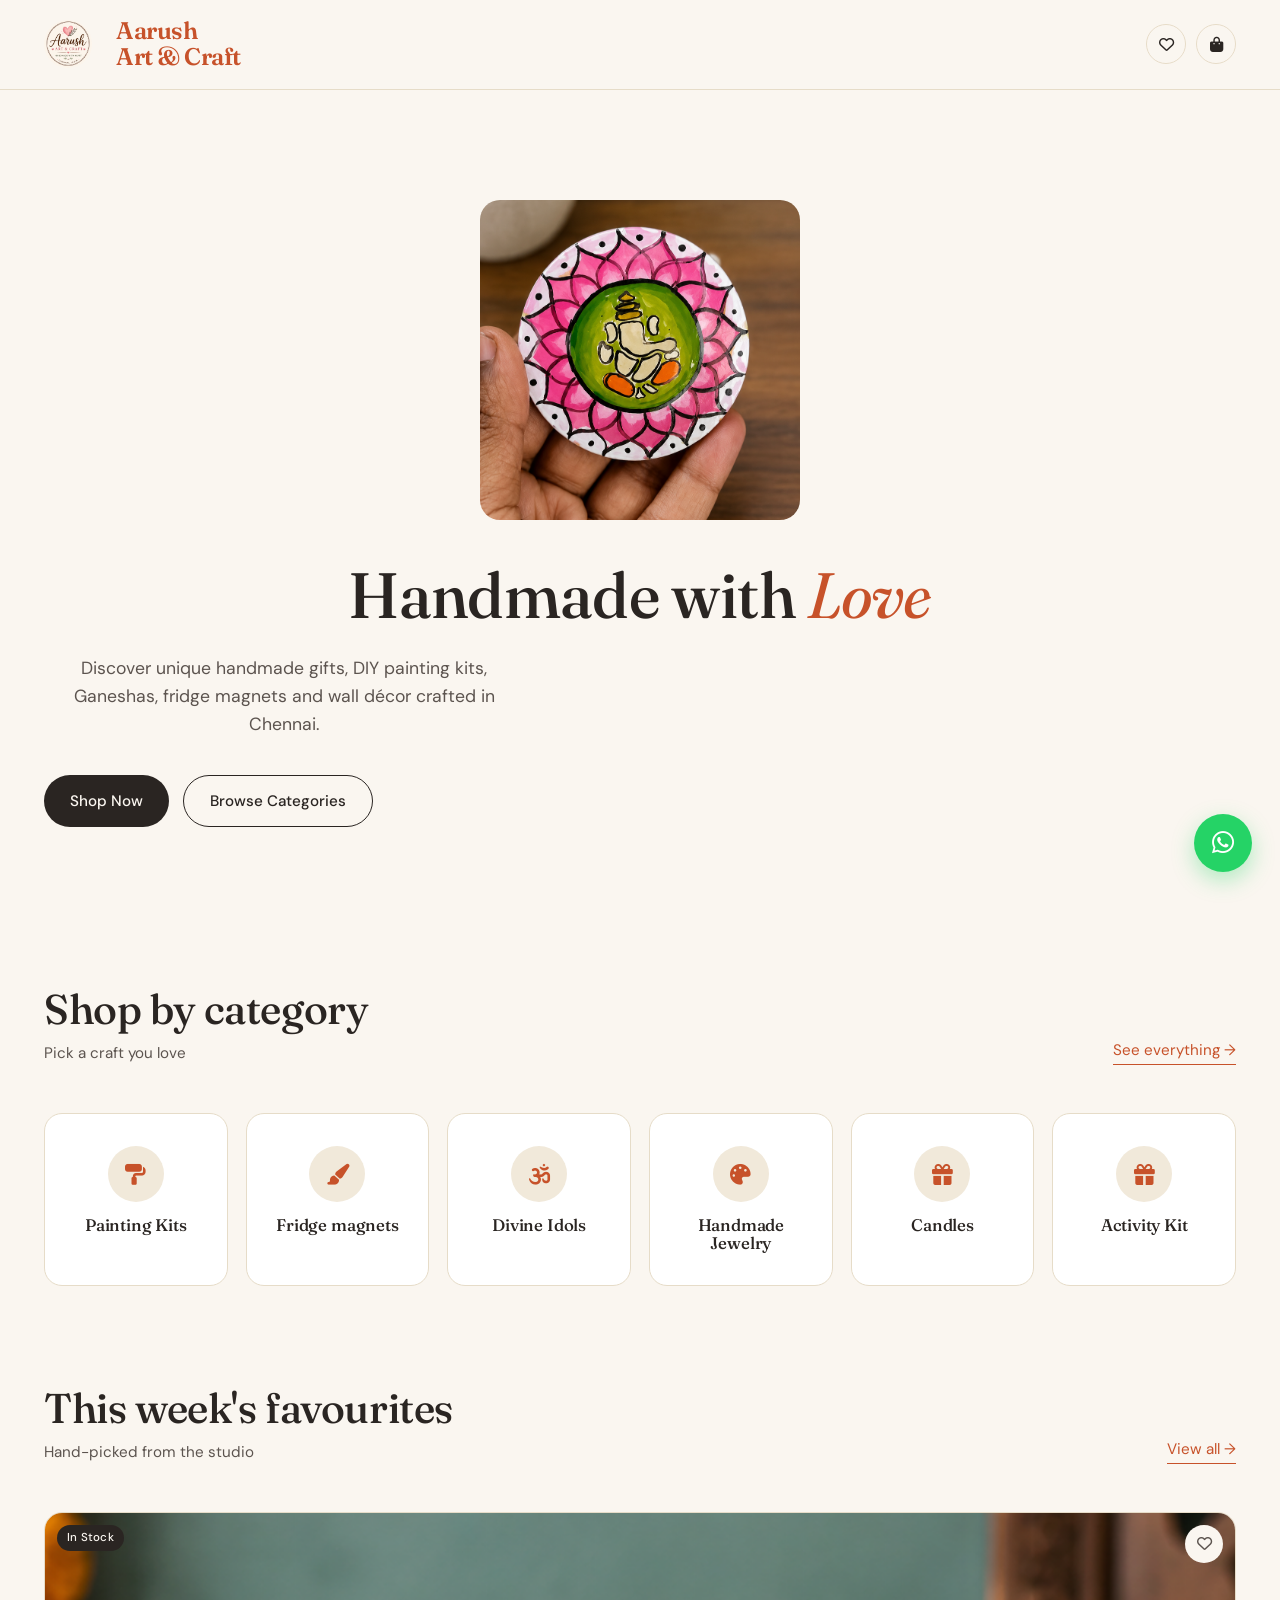
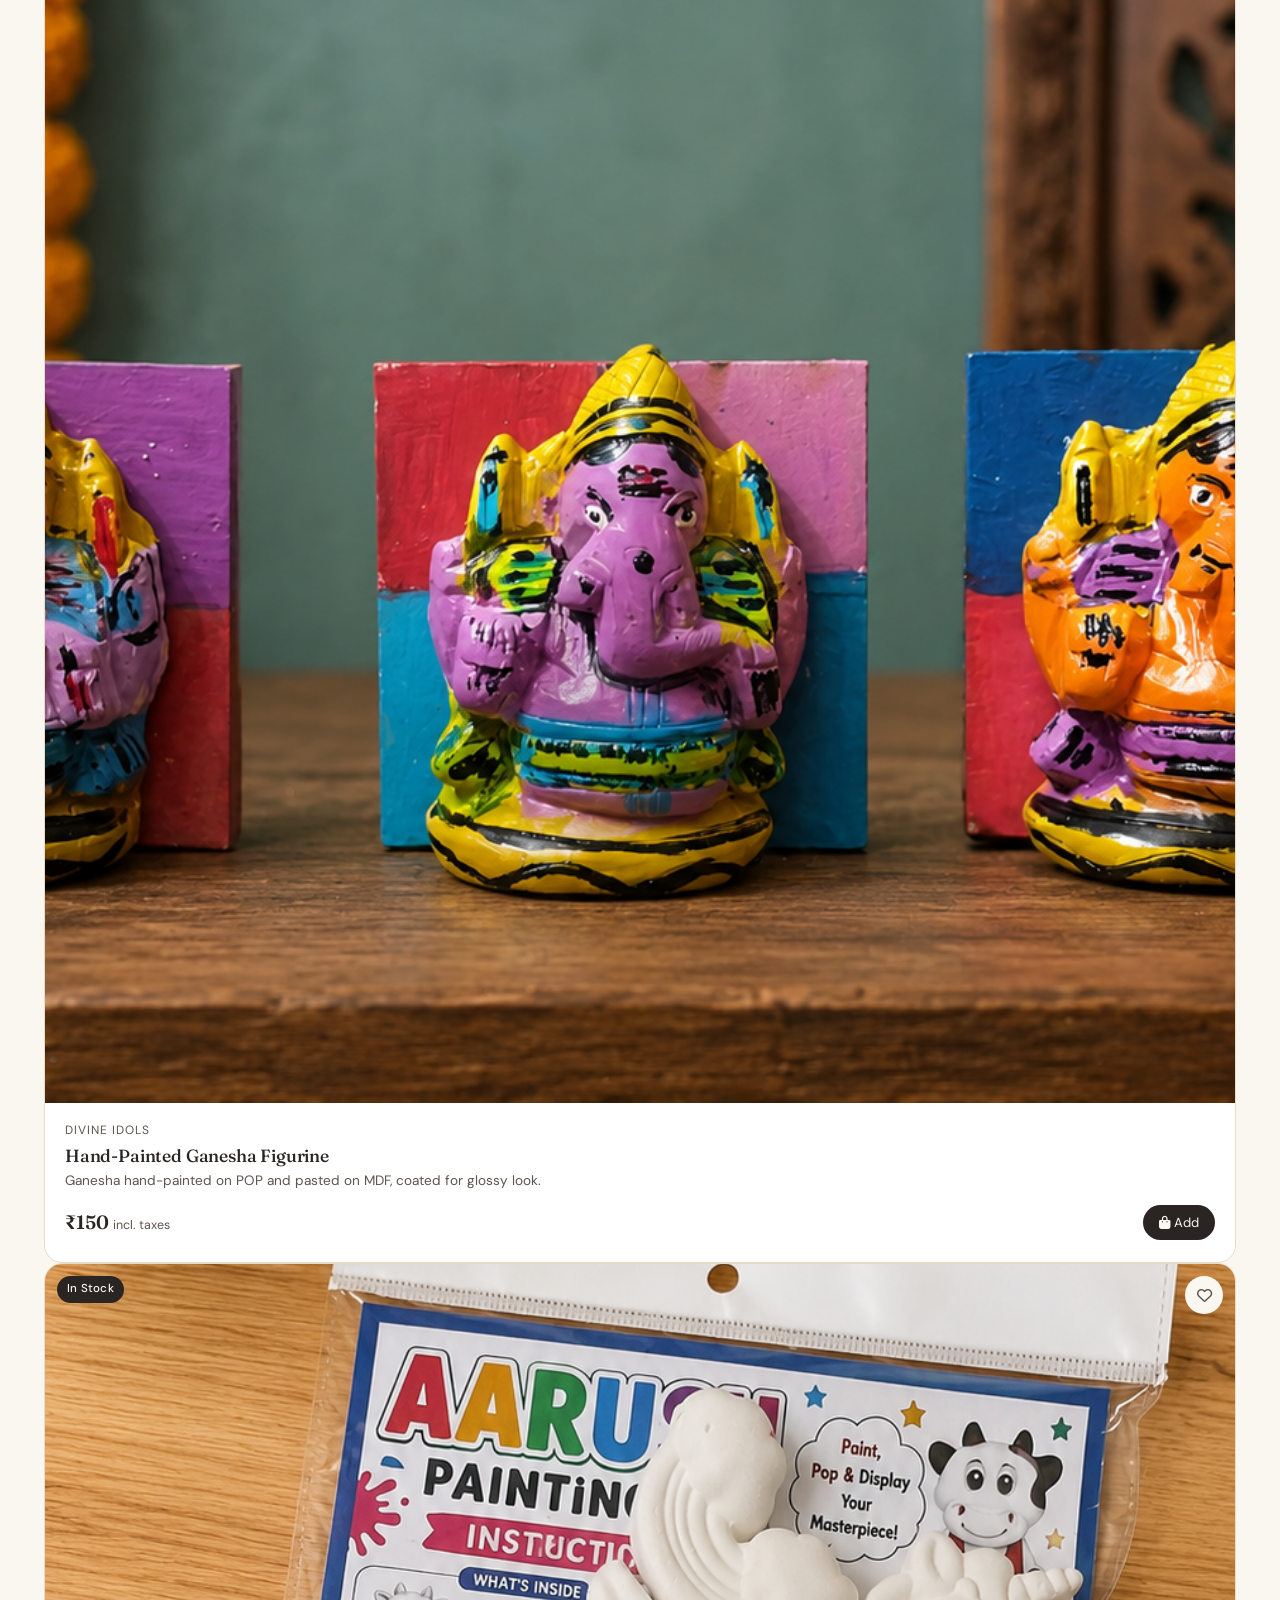
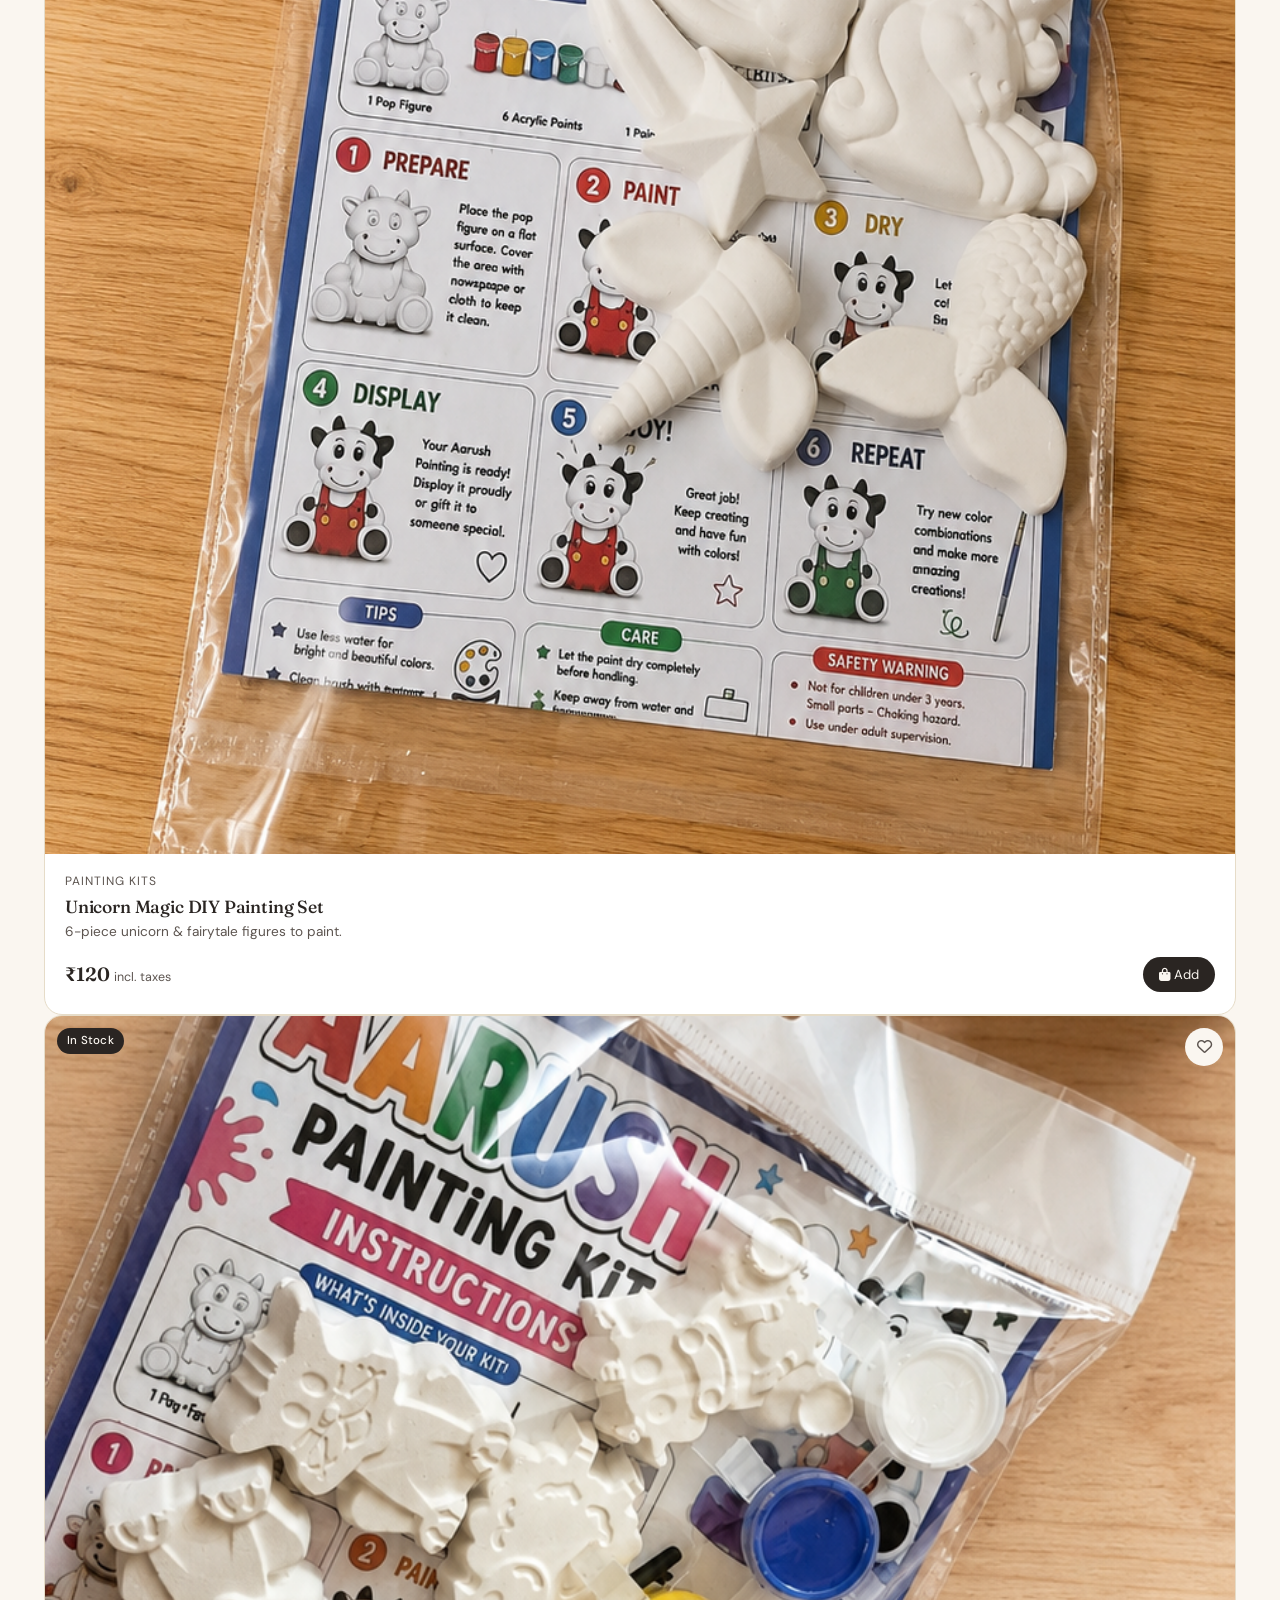
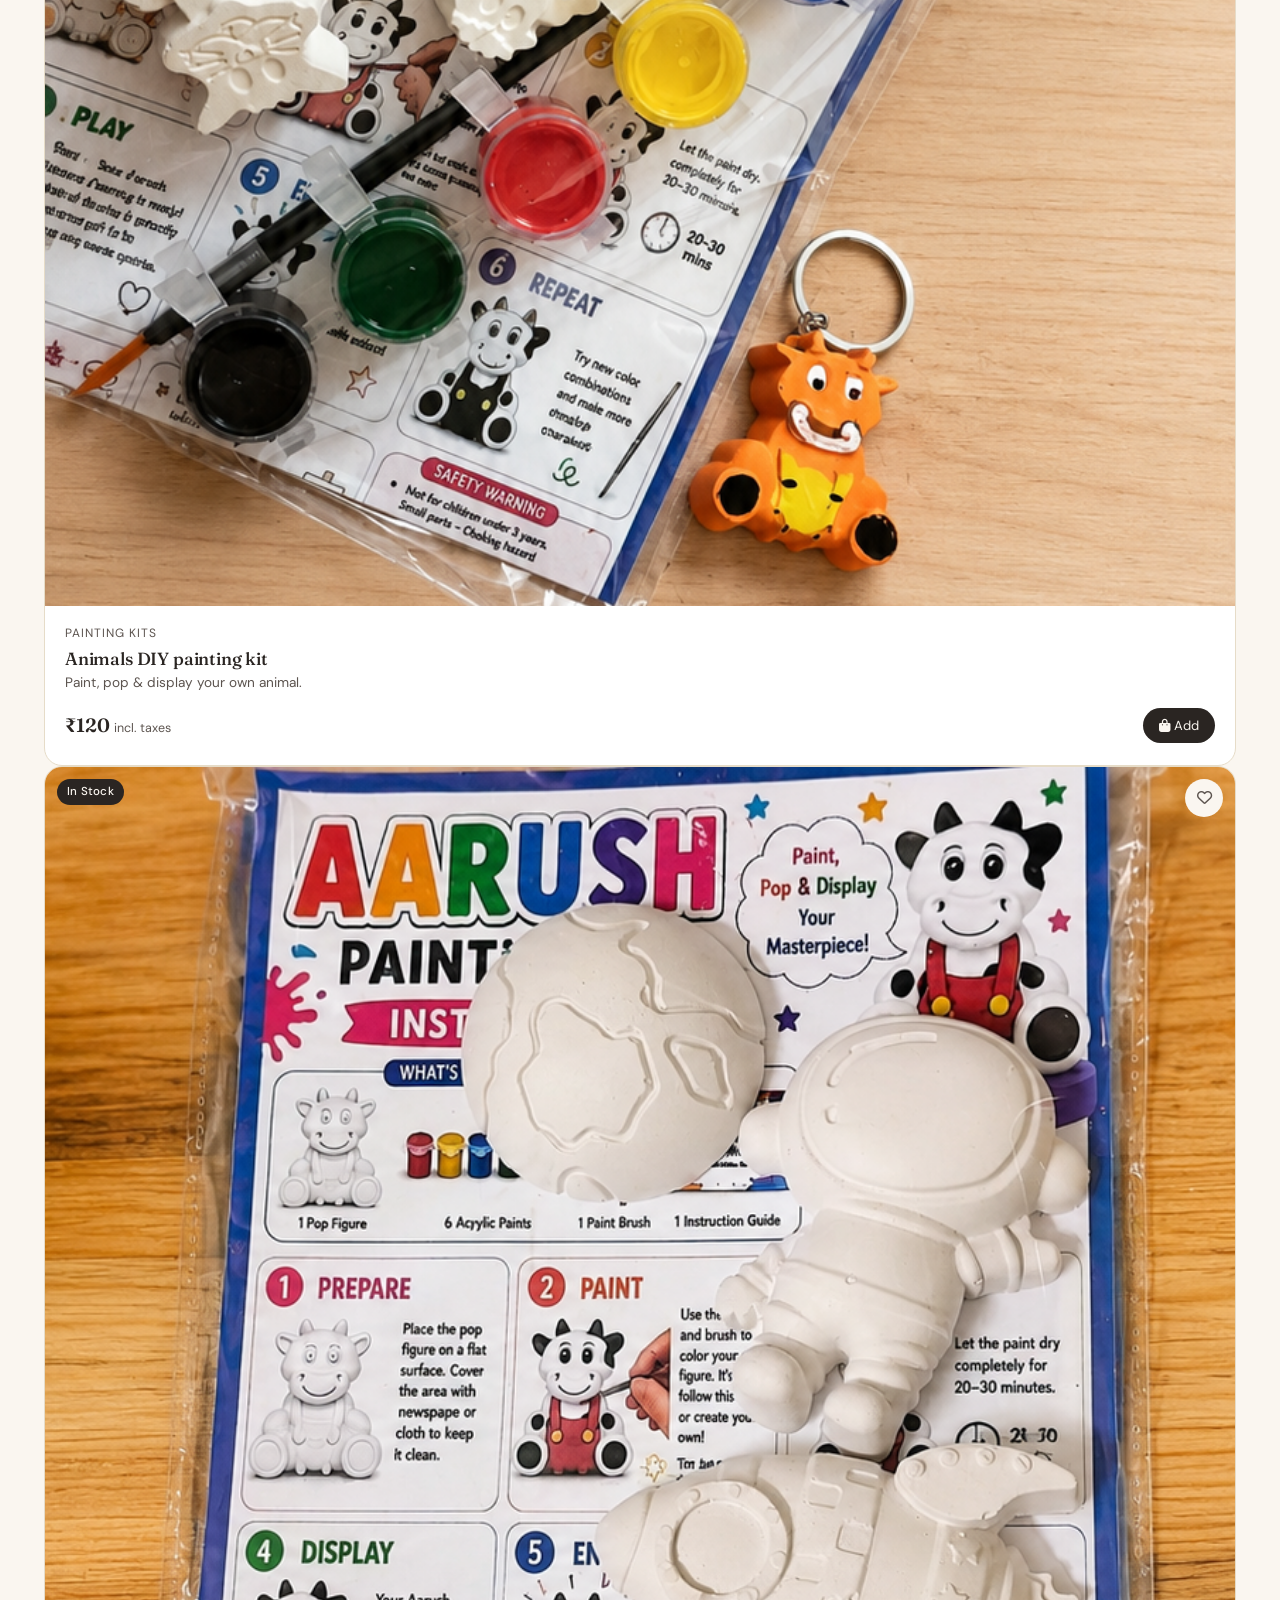
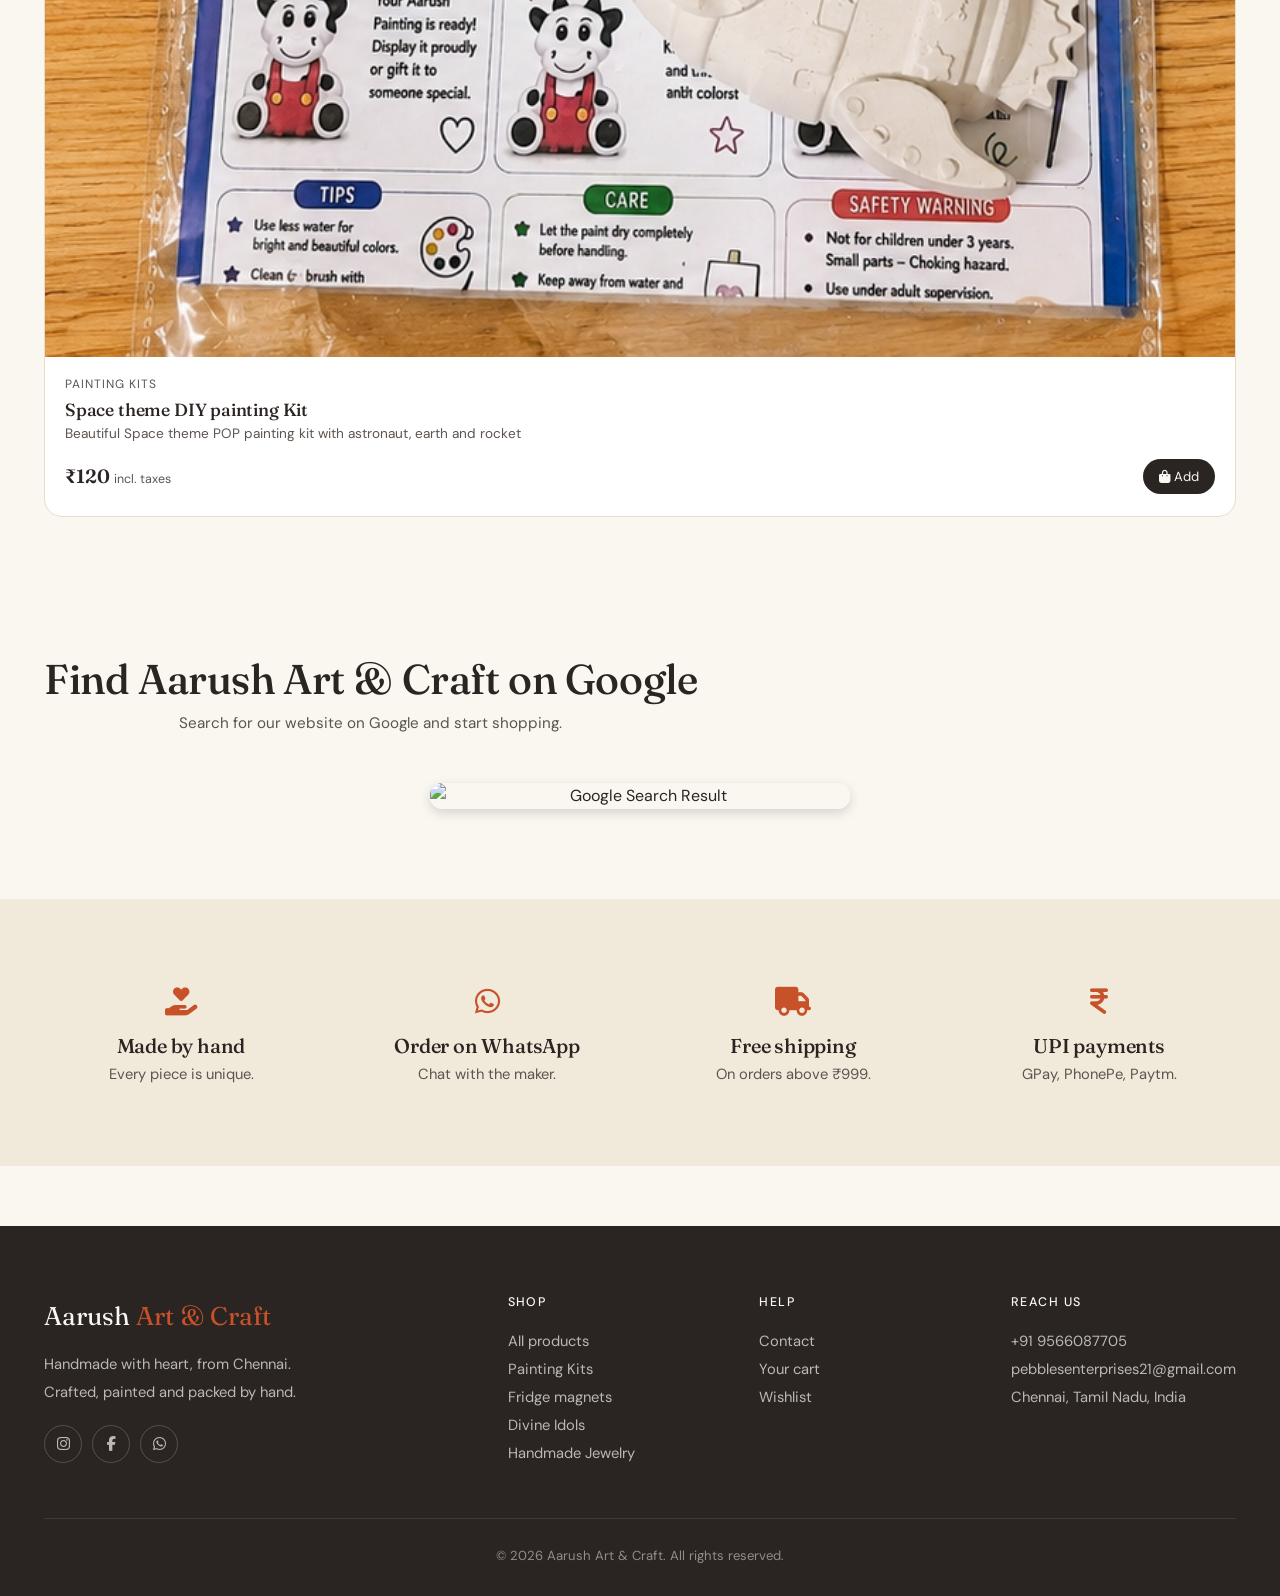
==== index.html @ 99f9815f "Remove DIY Kits link from navigation" ====
<!DOCTYPE html>
<html lang="en">
<head>
  <link rel="icon" type="image/png" href="image/aarush logo.png">
<link rel="apple-touch-icon" href="image/aarush logo.png">
  <meta charset="UTF-8">
  <meta name="viewport" content="width=device-width, initial-scale=1.0">
  <title>Aarush Art &amp; Craft — Handmade with heart, from Chennai</title>
  <meta name="description" content="Hand-crafted Aarush painting kits, Ganeshas, wall art and gifts. Made with care in Chennai.">
  <link rel="stylesheet" href="css/style.css">
  <link rel="preconnect" href="https://fonts.googleapis.com">
  <link rel="preconnect" href="https://fonts.gstatic.com" crossorigin>
  <link href="https://fonts.googleapis.com/css2?family=Fraunces:ital,wght@0,400;0,500;0,600;1,400&family=DM+Sans:wght@400;500;600&display=swap" rel="stylesheet">
  <link rel="stylesheet" href="https://cdnjs.cloudflare.com/ajax/libs/font-awesome/6.5.1/css/all.min.css">
</head>
<body>
  <nav class="nav">
  <div class="nav-inner">
    

    <a href="index.html" class="brand">
      <img src="image/aarush logo.png" class="nav-logo" alt="Aarush Logo">
      <span>Aarush <span>Art &amp; Craft</span></span>
    </a>

    <div class="nav-actions">

      <a href="wishlist.html" class="icon-btn" aria-label="Wishlist">
        <i class="fa-regular fa-heart"></i>
        <span class="badge" data-wish-count style="display:none">0</span>
      </a>

      <a href="cart.html" class="icon-btn" aria-label="Cart">
        <i class="fa-solid fa-bag-shopping"></i>
        <span class="badge" data-cart-count style="display:none">0</span>
      </a>

      <button class="menu-toggle" id="menuBtn" aria-label="Menu">
        <i class="fa-solid fa-bars"></i>
      </button>

    </div>

  </div>
</nav>
  <!-- Overlay -->
<div class="drawer-overlay" id="drawerOverlay"></div>

<!-- Side Drawer -->
<div class="side-drawer" id="sideDrawer">

  <div class="drawer-header">
      <button class="close-drawer" id="closeDrawer">
          <i class="fa-solid fa-xmark"></i>
      </button>

      <img src="image/aarush logo.png" class="drawer-logo">

      <h2>Aarush Art & Craft</h2>

      <p>Handmade with ❤️ from Chennai</p>
  </div>

  <div class="drawer-links">

      <a href="index.html">
          <i class="fa-solid fa-house"></i>
          Home
      </a>

      <a href="products.html">
          <i class="fa-solid fa-store"></i>
          All Products
      </a>

    <a href="products.html">
    <i class="fa-solid fa-layer-group"></i>
    Categories
</a>

      <a href="wishlist.html">
          <i class="fa-regular fa-heart"></i>
          Wishlist
      </a>

      <a href="cart.html">
          <i class="fa-solid fa-cart-shopping"></i>
          Cart
      </a>

      <a href="contact.html">
          <i class="fa-solid fa-phone"></i>
          Contact
      </a>

  </div>

  <div class="drawer-bottom">
    <a href="products.html" class="drawer-btn">
        Shop Now
    </a>
  </div>

</div>

  <section class="hero">
    <div class="hero-slider">
    <img id="sliderImage" src="image/BEe Happy Fridge magnet.png" alt="Aarush Art & Craft">
</div>

  <div class="container">
<div style="text-align:center;margin:40px 0;">

  <h1>
    Handmade with <em>Love</em>
  </h1>

  <p>
    Discover unique handmade gifts, DIY painting kits,
    Ganeshas, fridge magnets and wall décor crafted in Chennai.
  </p>

  <div class="hero-cta">
    <a href="products.html" class="btn btn-primary">
      Shop Now
    </a>

    <a href="products.html#categories" class="btn btn-outline">
      Browse Categories
    </a>
  </div>

</div>
    
    </div>

  

  
  </section>


  <section id="categories" style="padding-top:20px">
    <div class="container">
      <div class="section-head">
        <div><h2>Shop by category</h2><p class="subtitle">Pick a craft you love</p></div>
        <a href="products.html" class="section-link">See everything →</a>
      </div>
      <div class="cat-grid" id="cat-grid-home"></div>
    </div>
  </section>

  <section style="padding-top:20px">
    <div class="container">
      <div class="section-head">
        <div><h2>This week's favourites</h2><p class="subtitle">Hand-picked from the studio</p></div>
        <a href="products.html" class="section-link">View all →</a>
      </div>
      <div class="product-grid" id="featured-grid"></div>
    </div>
  </section>
  <section class="google-search" style="padding:60px 0;">
  <div class="container">
    <div class="section-head">
      <div>
        <h2>Find Aarush Art & Craft on Google</h2>
        <p class="subtitle">
          Search for our website on Google and start shopping.
        </p>
      </div>
    </div>

    <div style="max-width:420px;margin:30px auto;">
      <img src="images/google-search.jpg"
           alt="Google Search Result"
           style="width:100%;border-radius:12px;box-shadow:0 4px 12px rgba(0,0,0,0.15);">
    </div>
  </div>
</section>

  <section style="background:var(--cream-deep);padding:80px 0">
    <div class="container">
      <div style="display:grid;grid-template-columns:repeat(auto-fit,minmax(220px,1fr));gap:32px;text-align:center">
        <div><div style="font-size:1.8rem;color:var(--terracotta);margin-bottom:10px"><i class="fa-solid fa-hand-holding-heart"></i></div><h3>Made by hand</h3><p style="color:var(--ink-soft);font-size:0.92rem;margin-top:6px">Every piece is unique.</p></div>
        <div><div style="font-size:1.8rem;color:var(--terracotta);margin-bottom:10px"><i class="fa-brands fa-whatsapp"></i></div><h3>Order on WhatsApp</h3><p style="color:var(--ink-soft);font-size:0.92rem;margin-top:6px">Chat with the maker.</p></div>
        <div><div style="font-size:1.8rem;color:var(--terracotta);margin-bottom:10px"><i class="fa-solid fa-truck"></i></div><h3>Free shipping</h3><p style="color:var(--ink-soft);font-size:0.92rem;margin-top:6px">On orders above ₹999.</p></div>
        <div><div style="font-size:1.8rem;color:var(--terracotta);margin-bottom:10px"><i class="fa-solid fa-indian-rupee-sign"></i></div><h3>UPI payments</h3><p style="color:var(--ink-soft);font-size:0.92rem;margin-top:6px">GPay, PhonePe, Paytm.</p></div>
      </div>
    </div>
  </section>

  <div id="footer-slot"></div>
  <script src="js/data.js"></script>
  <script src="js/app.js"></script>
</body>
</html>
---- css/style.css ----
/* =====================================================================
   PEBBLES ENTERPRISES — STYLES
   Palette: warm cream + terracotta + olive (handmade, earthy)
   Fonts:   Fraunces (headings) + DM Sans (body)
   ===================================================================== */

:root {
  --cream:        #FAF6F0;
  --cream-deep:   #F1E9DA;
  --ink:          #2A2522;
  --ink-soft:     #5C544F;
  --terracotta:   #C7522A;
  --terracotta-d: #A4391A;
  --olive:        #6B7A3F;
  --gold:         #B8893B;
  --line:         #E6DCC8;
  --white:        #FFFFFF;
  --shadow-sm:    0 2px 8px rgba(42, 37, 34, .06);
  --shadow-md:    0 8px 28px rgba(42, 37, 34, .10);
  --radius:       18px;
  --radius-sm:    10px;
}

* { box-sizing: border-box; margin: 0; padding: 0; }

html { scroll-behavior: smooth; }

body {
  font-family: 'DM Sans', -apple-system, sans-serif;
  background: var(--cream);
  color: var(--ink);
  line-height: 1.6;
  font-size: 16px;
  min-height: 100vh;
}

::selection { background: var(--terracotta); color: var(--cream); }

a { color: inherit; text-decoration: none; }
img { max-width: 100%; display: block; }

h1, h2, h3, h4 {
  font-family: 'Fraunces', Georgia, serif;
  font-weight: 500;
  letter-spacing: -0.01em;
  line-height: 1.1;
  color: var(--ink);
}

h1 { font-size: clamp(2.4rem, 5vw, 4rem); }
h2 { font-size: clamp(1.8rem, 3.5vw, 2.6rem); }
h3 { font-size: 1.25rem; }

.container {
  max-width: 1240px;
  margin: 0 auto;
  padding: 0 24px;
}

/* ---------- NAVBAR ---------- */
.nav {
  position: sticky;
  top: 0;
  background: rgba(250, 246, 240, 0.92);
  backdrop-filter: blur(14px);
  -webkit-backdrop-filter: blur(14px);
  border-bottom: 1px solid var(--line);
  z-index: 100;
}
.nav-inner {
  display: flex;
  align-items: center;
  justify-content: space-between;
  padding: 18px 24px;
  max-width: 1240px;
  margin: 0 auto;
  gap: 16px;
}
.brand {
  font-family: 'Fraunces', serif;
  font-size: 1.5rem;
  font-weight: 600;
  letter-spacing: -0.02em;
}
.brand span { color: var(--terracotta); }

.nav-links {
  display: flex;
  gap: 28px;
  font-size: 0.95rem;
}
.nav-links a {
  position: relative;
  transition: color .2s;
}
.nav-links a:hover { color: var(--terracotta); }
.nav-links a.active::after {
  content: '';
  position: absolute;
  bottom: -6px; left: 0; right: 0;
  height: 2px; background: var(--terracotta);
}

.nav-actions {
  display: flex;
  align-items: center;
  gap: 10px;
}
.icon-btn {
  position: relative;
  background: transparent;
  border: 1px solid var(--line);
  width: 40px; height: 40px;
  border-radius: 50%;
  display: inline-flex;
  align-items: center; justify-content: center;
  cursor: pointer;
  transition: all .25s;
  color: var(--ink);
  font-size: 0.95rem;
}
.icon-btn:hover {
  background: var(--ink);
  color: var(--cream);
  border-color: var(--ink);
  transform: translateY(-2px);
}
.icon-btn .badge {
  position: absolute;
  top: -4px; right: -4px;
  background: var(--terracotta);
  color: var(--cream);
  font-size: 0.7rem;
  font-weight: 600;
  min-width: 20px; height: 20px;
  border-radius: 10px;
  display: inline-flex;
  align-items: center; justify-content: center;
  padding: 0 5px;
  font-family: 'DM Sans', sans-serif;
}

.menu-toggle {
  display: none;
  background: none; border: none;
  font-size: 1.4rem;
  cursor: pointer;
  color: var(--ink);
}
.google-search {
  text-align: center;
  padding: 40px 20px;
}

.google-card {
  max-width: 420px;
  margin: 20px auto;
  border-radius: 12px;
  overflow: hidden;
  box-shadow: 0 4px 12px rgba(0,0,0,0.15);
}

.google-card img {
  width: 100%;
  display: block;
}

/* ---------- BUTTONS ---------- */
.btn {
  display: inline-flex;
  align-items: center;
  gap: 8px;
  padding: 13px 26px;
  border-radius: 999px;
  font-weight: 500;
  font-size: 0.95rem;
  border: none;
  cursor: pointer;
  transition: all .25s ease;
  font-family: inherit;
  text-decoration: none;
}
.btn-primary {
  background: var(--ink);
  color: var(--cream);
}
.btn-primary:hover {
  background: var(--terracotta);
  transform: translateY(-2px);
  box-shadow: var(--shadow-md);
}
.btn-outline {
  background: transparent;
  color: var(--ink);
  border: 1.5px solid var(--ink);
}
.btn-outline:hover {
  background: var(--ink);
  color: var(--cream);
}
.btn-whatsapp {
  background: #25D366;
  color: white;
}
.btn-whatsapp:hover {
  background: #1ebe5a;
  transform: translateY(-2px);
}
.btn-upi {
  background: var(--gold);
  color: var(--white);
}
.btn-upi:hover { background: #9b7228; }

/* ---------- HERO ---------- */
.hero {
  padding: 80px 0 100px;
  position: relative;
  overflow: hidden;
}
.hero-grid {
  display: grid;
  grid-template-columns: 1.1fr 0.9fr;
  gap: 60px;
  align-items: center;
}
.hero-eyebrow {
  display: inline-flex;
  align-items: center;
  gap: 8px;
  background: var(--cream-deep);
  color: var(--ink-soft);
  font-size: 0.85rem;
  padding: 8px 16px;
  border-radius: 999px;
  margin-bottom: 24px;
}
.hero h1 {
  margin-bottom: 24px;
}
.hero h1 em {
  font-style: italic;
  color: var(--terracotta);
  font-weight: 400;
}
.hero p {
  color: var(--ink-soft);
  font-size: 1.1rem;
  max-width: 480px;
  margin-bottom: 36px;
}
.hero-cta { display: flex; gap: 14px; flex-wrap: wrap; }

.hero-visual {
  position: relative;
  aspect-ratio: 4/5;
  border-radius: var(--radius);
  overflow: hidden;
  box-shadow: var(--shadow-md);
}
.hero-visual img {
  width: 100%; height: 100%;
  object-fit: cover;
}
.hero-tag {
  position: absolute;
  bottom: 24px; left: 24px;
  background: var(--cream);
  padding: 12px 18px;
  border-radius: 12px;
  font-size: 0.85rem;
  box-shadow: var(--shadow-sm);
}
.hero-tag strong { color: var(--terracotta); }

/* ---------- SECTIONS ---------- */
section { padding: 80px 0; }
.section-head {
  display: flex;
  justify-content: space-between;
  align-items: flex-end;
  margin-bottom: 48px;
  gap: 24px;
  flex-wrap: wrap;
}
.section-head .subtitle {
  color: var(--ink-soft);
  font-size: 0.95rem;
  margin-top: 8px;
}
.section-link {
  font-size: 0.95rem;
  color: var(--terracotta);
  border-bottom: 1px solid currentColor;
  padding-bottom: 2px;
  transition: opacity .2s;
}
.section-link:hover { opacity: 0.7; }

/* ---------- CATEGORIES ---------- */
.cat-grid {
  display: grid;
  grid-template-columns: repeat(auto-fit, minmax(160px, 1fr));
  gap: 18px;
}
.cat-card {
  background: var(--white);
  border-radius: var(--radius);
  padding: 32px 20px;
  text-align: center;
  border: 1px solid var(--line);
  transition: all .3s ease;
  cursor: pointer;
}
.cat-card:hover {
  transform: translateY(-6px);
  border-color: var(--terracotta);
  box-shadow: var(--shadow-md);
}
.cat-icon {
  width: 56px; height: 56px;
  margin: 0 auto 14px;
  background: var(--cream-deep);
  border-radius: 50%;
  display: flex; align-items: center; justify-content: center;
  font-size: 1.3rem;
  color: var(--terracotta);
  transition: all .3s;
}
.cat-card:hover .cat-icon {
  background: var(--terracotta);
  color: var(--cream);
}
.cat-card h3 { font-size: 1.05rem; }

/* ---------- SEARCH ---------- */
.search-bar {
  position: relative;
  margin-bottom: 32px;
  max-width: 540px;
}
.search-bar input {
  width: 100%;
  padding: 14px 20px 14px 48px;
  font-family: inherit;
  font-size: 0.95rem;
  background: var(--white);
  border: 1px solid var(--line);
  border-radius: 999px;
  color: var(--ink);
  transition: border-color .2s;
}
.search-bar input:focus {
  outline: none;
  border-color: var(--terracotta);
}
.search-bar i {
  position: absolute;
  left: 20px; top: 50%;
  transform: translateY(-50%);
  color: var(--ink-soft);
}

.filter-bar {
  display: flex;
  gap: 10px;
  flex-wrap: wrap;
  margin-bottom: 36px;
}
.chip {
  padding: 8px 18px;
  border-radius: 999px;
  background: var(--white);
  border: 1px solid var(--line);
  font-size: 0.88rem;
  cursor: pointer;
  transition: all .2s;
  font-family: inherit;
  color: var(--ink);
}
.chip:hover { border-color: var(--ink); }
.chip.active {
  background: var(--ink);
  color: var(--cream);
  border-color: var(--ink);
}

/* ---------- PRODUCTS ---------- */
  
.product-card {
  background: var(--white);
  border-radius: var(--radius);
  overflow: hidden;
  border: 1px solid var(--line);
  transition: all .3s ease;
  position: relative;
  cursor: pointer;
}
.product-card:hover {
  transform: translateY(-4px);
  box-shadow: var(--shadow-md);
}
.product-img-wrap{
    aspect-ratio:1/1;
    overflow:hidden;
}

.product-img-wrap img{
    width:100%;
    height:100%;
    object-fit:cover;
}
.product-card:hover .product-img-wrap img {
  transform: scale(1.06);
}
.wish-btn {
  position: absolute;
  top: 12px; right: 12px;
  width: 38px; height: 38px;
  background: var(--cream);
  border: none;
  border-radius: 50%;
  display: flex; align-items: center; justify-content: center;
  cursor: pointer;
  font-size: 0.95rem;
  color: var(--ink-soft);
  transition: all .25s;
  z-index: 2;
}
.wish-btn:hover { transform: scale(1.1); }
.wish-btn.active { color: var(--terracotta); }
.wish-btn.active i { font-weight: 900; }

.stock-tag {
  position: absolute;
  top: 12px; left: 12px;
  background: var(--ink);
  color: var(--cream);
  font-size: 0.72rem;
  padding: 4px 10px;
  border-radius: 999px;
  font-weight: 500;
  letter-spacing: 0.02em;
}
.stock-tag.made { background: var(--gold); }
.stock-tag.out  { background: var(--ink-soft); }

.product-body {
  padding: 18px 20px 22px;
}
.product-cat {
  font-size: 0.75rem;
  color: var(--ink-soft);
  text-transform: uppercase;
  letter-spacing: 0.08em;
  margin-bottom: 6px;
}
.product-name {
  font-family: 'Fraunces', serif;
  font-size: 1.1rem;
  font-weight: 500;
  margin-bottom: 4px;
  color: var(--ink);
}
.product-desc {
  font-size: 0.85rem;
  color: var(--ink-soft);
  margin-bottom: 14px;
  display: -webkit-box;
  -webkit-line-clamp: 2;
  -webkit-box-orient: vertical;
  overflow: hidden;
}
.product-foot {
  display: flex;
  justify-content: space-between;
  align-items: center;
}
.product-price {
  font-family: 'Fraunces', serif;
  font-size: 1.2rem;
  font-weight: 600;
  color: var(--ink);
}
.product-price small {
  font-family: 'DM Sans', sans-serif;
  font-weight: 400;
  color: var(--ink-soft);
  font-size: 0.78rem;
}
.add-btn {
  background: var(--ink);
  color: var(--cream);
  border: none;
  padding: 9px 16px;
  border-radius: 999px;
  font-size: 0.82rem;
  cursor: pointer;
  font-family: inherit;
  transition: all .2s;
}
.add-btn:hover {
  background: var(--terracotta);
}

/* ---------- PRODUCT DETAIL ---------- */
.detail-grid {
  display: grid;
  grid-template-columns: 1.1fr 1fr;
  gap: 60px;
  align-items: start;
}
.detail-img {
  border-radius: var(--radius);
  overflow: hidden;
  background: var(--cream-deep);
  aspect-ratio: 4/5;
  box-shadow: var(--shadow-md);
}
.detail-img img { width: 100%; height: 100%; object-fit: cover; }

.detail-info .product-cat { font-size: 0.8rem; margin-bottom: 12px; }
.detail-info h1 { font-size: clamp(2rem, 4vw, 3rem); margin-bottom: 18px; }
.detail-price {
  font-family: 'Fraunces', serif;
  font-size: 2rem;
  color: var(--terracotta);
  margin-bottom: 6px;
}
.detail-info .desc {
  color: var(--ink-soft);
  margin: 22px 0;
  font-size: 1rem;
  line-height: 1.7;
}
.detail-meta {
  display: flex;
  flex-direction: column;
  gap: 10px;
  background: var(--cream-deep);
  padding: 18px 22px;
  border-radius: 14px;
  margin: 26px 0;
  font-size: 0.92rem;
}
.detail-meta div { display: flex; justify-content: space-between; }
.detail-meta span:first-child { color: var(--ink-soft); }

.detail-actions {
  display: flex;
  flex-wrap: wrap;
  gap: 12px;
  margin-bottom: 18px;
}

/* ---------- CART / WISHLIST PAGES ---------- */
.list-page { padding: 60px 0 100px; }
.list-empty {
  text-align: center;
  padding: 80px 20px;
  background: var(--white);
  border: 1px dashed var(--line);
  border-radius: var(--radius);
}
.list-empty i {
  font-size: 2.5rem;
  color: var(--ink-soft);
  margin-bottom: 18px;
}
.list-empty h3 { margin-bottom: 8px; }
.list-empty p { color: var(--ink-soft); margin-bottom: 22px; }

.cart-layout {
  display: grid;
  grid-template-columns: 1.6fr 1fr;
  gap: 40px;
  align-items: start;
}
.cart-items { display: flex; flex-direction: column; gap: 16px; }
.cart-item {
  display: grid;
  grid-template-columns: 100px 1fr auto;
  gap: 18px;
  background: var(--white);
  padding: 16px;
  border-radius: 14px;
  border: 1px solid var(--line);
  align-items: center;
}
.cart-item img {
  width: 100%; aspect-ratio: 1/1;
  object-fit: cover;
  border-radius: 10px;
}
.cart-item h4 {
  font-family: 'Fraunces', serif;
  font-size: 1.05rem; margin-bottom: 4px;
}
.cart-item .cat {
  font-size: 0.72rem;
  color: var(--ink-soft);
  text-transform: uppercase;
  letter-spacing: 0.06em;
  margin-bottom: 8px;
}
.qty-control {
  display: inline-flex;
  align-items: center;
  border: 1px solid var(--line);
  border-radius: 999px;
  overflow: hidden;
}
.qty-control button {
  background: transparent; border: none;
  width: 30px; height: 30px;
  cursor: pointer; color: var(--ink);
}
.qty-control button:hover { background: var(--cream-deep); }
.qty-control span { padding: 0 12px; font-size: 0.9rem; }
.cart-item-right {
  text-align: right;
  display: flex; flex-direction: column;
  gap: 10px; align-items: flex-end;
}
.cart-item-price {
  font-family: 'Fraunces', serif;
  font-size: 1.15rem;
}
.remove-btn {
  background: none; border: none;
  color: var(--ink-soft);
  font-size: 0.82rem;
  cursor: pointer;
  text-decoration: underline;
}
.remove-btn:hover { color: var(--terracotta); }

.cart-summary {
  background: var(--white);
  border: 1px solid var(--line);
  border-radius: var(--radius);
  padding: 28px;
  position: sticky;
  top: 100px;
}
.cart-summary h3 { font-size: 1.3rem; margin-bottom: 22px; }
.sum-row {
  display: flex;
  justify-content: space-between;
  padding: 10px 0;
  font-size: 0.95rem;
}
.sum-row.total {
  border-top: 1px solid var(--line);
  margin-top: 10px;
  padding-top: 18px;
  font-size: 1.15rem;
  font-weight: 600;
}
.sum-row.total span:last-child {
  font-family: 'Fraunces', serif;
  color: var(--terracotta);
}
.checkout-actions {
  display: flex; flex-direction: column;
  gap: 10px; margin-top: 22px;
}
.checkout-actions .btn { justify-content: center; }
.payment-note {
  font-size: 0.78rem;
  color: var(--ink-soft);
  margin-top: 12px;
  line-height: 1.5;
  text-align: center;
}

/* ---------- CONTACT ---------- */
.contact-grid {
  display: grid;
  grid-template-columns: 1fr 1fr;
  gap: 60px;
  align-items: start;
}
.contact-info { display: flex; flex-direction: column; gap: 22px; }
.contact-row {
  display: flex; gap: 16px;
  padding: 18px 0;
  border-bottom: 1px solid var(--line);
}
.contact-row:last-child { border-bottom: none; }
.contact-row .ic {
  width: 44px; height: 44px;
  background: var(--cream-deep);
  border-radius: 50%;
  display: flex; align-items: center; justify-content: center;
  color: var(--terracotta);
  flex-shrink: 0;
}
.contact-row h4 {
  font-family: 'DM Sans', sans-serif;
  font-size: 0.78rem;
  text-transform: uppercase;
  letter-spacing: 0.1em;
  color: var(--ink-soft);
  font-weight: 500;
  margin-bottom: 4px;
}
.contact-row p { font-size: 1rem; }

.contact-form {
  background: var(--white);
  padding: 36px;
  border-radius: var(--radius);
  border: 1px solid var(--line);
}
.contact-form label {
  display: block;
  font-size: 0.85rem;
  color: var(--ink-soft);
  margin-bottom: 6px;
  margin-top: 16px;
}
.contact-form input,
.contact-form textarea {
  width: 100%;
  padding: 12px 16px;
  border: 1px solid var(--line);
  border-radius: 10px;
  font-family: inherit;
  font-size: 0.95rem;
  background: var(--cream);
  color: var(--ink);
  resize: vertical;
}
.contact-form input:focus,
.contact-form textarea:focus {
  outline: none;
  border-color: var(--terracotta);
}
.contact-form button { margin-top: 22px; width: 100%; justify-content: center; }

/* ---------- FOOTER ---------- */
footer {
  background: var(--ink);
  color: var(--cream);
  padding: 70px 0 30px;
  margin-top: 60px;
}
.foot-grid {
  display: grid;
  grid-template-columns: 2fr 1fr 1fr 1fr;
  gap: 40px;
  margin-bottom: 50px;
}
.foot-grid h4 {
  color: var(--cream);
  font-family: 'DM Sans', sans-serif;
  font-size: 0.78rem;
  letter-spacing: 0.12em;
  text-transform: uppercase;
  margin-bottom: 18px;
}
.foot-brand { font-family: 'Fraunces', serif; font-size: 1.6rem; margin-bottom: 14px; }
.foot-brand span { color: var(--terracotta); }
.foot-grid p, .foot-grid a {
  color: rgba(250, 246, 240, 0.7);
  font-size: 0.92rem;
  line-height: 1.9;
}
.foot-grid a { display: block; transition: color .2s; }
.foot-grid a:hover { color: var(--terracotta); }
.foot-socials { display: flex; gap: 10px; margin-top: 18px; }
.foot-socials a {
  width: 38px; height: 38px;
  border: 1px solid rgba(250,246,240,0.2);
  border-radius: 50%;
  display: flex; align-items: center; justify-content: center;
  transition: all .25s;
}
.foot-socials a:hover {
  background: var(--terracotta);
  border-color: var(--terracotta);
  color: var(--cream);
}
.foot-bottom {
  border-top: 1px solid rgba(250,246,240,0.1);
  padding-top: 26px;
  text-align: center;
  font-size: 0.82rem;
  color: rgba(250,246,240,0.5);
}

/* ---------- TOAST ---------- */
.toast {
  position: fixed;
  bottom: 30px; left: 50%;
  transform: translateX(-50%) translateY(120%);
  background: var(--ink);
  color: var(--cream);
  padding: 14px 24px;
  border-radius: 999px;
  font-size: 0.92rem;
  z-index: 1000;
  box-shadow: var(--shadow-md);
  transition: transform .35s ease;
  display: flex; align-items: center; gap: 10px;
}
.toast.show { transform: translateX(-50%) translateY(0); }
.toast i { color: #6ed28a; }

/* ---------- WHATSAPP FLOAT ---------- */
.wa-float {
  position: fixed;
  bottom: 28px; right: 28px;
  width: 58px; height: 58px;
  background: #25D366;
  color: white;
  border-radius: 50%;
  display: flex; align-items: center; justify-content: center;
  font-size: 1.6rem;
  box-shadow: 0 8px 22px rgba(37, 211, 102, 0.35);
  z-index: 90;
  transition: transform .25s;
}
.wa-float:hover { transform: scale(1.08); }

/* ---------- BREADCRUMB ---------- */
.breadcrumb {
  padding: 24px 0 0;
  font-size: 0.85rem;
  color: var(--ink-soft);
}
.breadcrumb a { color: var(--ink-soft); }
.breadcrumb a:hover { color: var(--terracotta); }
.breadcrumb .sep { margin: 0 8px; opacity: 0.5; }

/* ---------- UPI MODAL ---------- */
.modal-bg {
  position: fixed;
  inset: 0;
  background: rgba(42, 37, 34, 0.55);
  backdrop-filter: blur(6px);
  display: none;
  align-items: center;
  justify-content: center;
  z-index: 200;
  padding: 20px;
}
.modal-bg.show { display: flex; }
.modal {
  background: var(--cream);
  border-radius: var(--radius);
  padding: 38px 32px;
  max-width: 420px;
  width: 100%;
  text-align: center;
  position: relative;
  box-shadow: var(--shadow-md);
}
.modal h3 { margin-bottom: 6px; }
.modal p { color: var(--ink-soft); font-size: 0.92rem; margin-bottom: 22px; }
.modal-close {
  position: absolute;
  top: 14px; right: 14px;
  background: none; border: none;
  font-size: 1.2rem; cursor: pointer;
  color: var(--ink-soft);
}
.qr-box {
  background: var(--white);
  padding: 18px;
  border-radius: 14px;
  display: inline-block;
  margin-bottom: 20px;
  border: 1px solid var(--line);
}
.qr-box img { width: 200px; height: 200px; }
.upi-id-box {
  background: var(--cream-deep);
  padding: 12px 18px;
  border-radius: 10px;
  font-family: 'DM Mono', monospace;
  margin-bottom: 18px;
  display: flex;
  justify-content: space-between;
  align-items: center;
  gap: 10px;
}
.copy-btn {
  background: var(--ink); color: var(--cream);
  border: none; padding: 6px 14px;
  border-radius: 999px;
  font-size: 0.78rem; cursor: pointer;
  font-family: inherit;
}

/* ---------- RESPONSIVE ---------- */
@media (max-width: 900px) {
  .hero-grid,
  .detail-grid,
  .cart-layout,
  .contact-grid { grid-template-columns: 1fr; gap: 36px; }
  .foot-grid { grid-template-columns: 1fr 1fr; gap: 30px; }
  section { padding: 56px 0; }
  .hero { padding: 50px 0 60px; }
  .cart-summary { position: static; }
}
@media (max-width: 640px) {
  .nav-links { display: none; }
  .nav-links.open {
    display: flex;
    flex-direction: column;
    position: absolute;
    top: 100%; left: 0; right: 0;
    background: var(--cream);
    padding: 20px 24px;
    border-bottom: 1px solid var(--line);
    gap: 16px;
  }
  .menu-toggle { display: inline-flex; }
  .foot-grid { grid-template-columns: 1fr; }
  .product-grid { grid-template-columns: repeat(auto-fill, minmax(220px, 1fr)); gap: 18px; }
  .container { padding: 0 18px; }
  .cart-item { grid-template-columns: 80px 1fr; }
  .cart-item-right {
    grid-column: 1 / -1;
    flex-direction: row;
    justify-content: space-between;
    align-items: center;
    border-top: 1px solid var(--line);
    padding-top: 14px;
  }
  .wa-float { bottom: 20px; right: 20px; width: 52px; height: 52px; font-size: 1.4rem; }
}
.nav-actions a[aria-label="Search"] {
    display: none;
}
/* ================================
   SIDE DRAWER
================================ */

.drawer-overlay{
    position:fixed;
    inset:0;
    background:rgba(0,0,0,.45);
    opacity:0;
    visibility:hidden;
    transition:.3s;
    z-index:998;
}

.drawer-overlay.show{
    opacity:1;
    visibility:visible;
}

.side-drawer{
    position:fixed;
    top:0;
    left:-320px;
    width:300px;
    height:100%;
    background:#fff;
    z-index:999;
    transition:.35s ease;
    display:flex;
    flex-direction:column;
    box-shadow:0 0 20px rgba(0,0,0,.25);
}

.side-drawer.open{
    left:0;
}

.drawer-header{
    background:var(--terracotta);
    color:#fff;
    text-align:center;
    padding:28px 20px;
    position:relative;
}

.drawer-logo{
    width:75px;
    height:75px;
    border-radius:50%;
    background:#fff;
    padding:6px;
    margin:auto;
    margin-bottom:12px;
}

.drawer-header h2{
    color:#fff;
    margin-bottom:6px;
}

.drawer-header p{
    color:#f5f5f5;
    font-size:.9rem;
}

.close-drawer{
    position:absolute;
    right:15px;
    top:15px;
    background:none;
    border:none;
    color:#fff;
    font-size:24px;
    cursor:pointer;
}

.drawer-links{
    flex:1;
    padding:15px 0;
}

.drawer-links a{
    display:flex;
    align-items:center;
    gap:15px;
    padding:16px 24px;
    font-size:16px;
    color:#333;
    border-bottom:1px solid #eee;
    transition:.25s;
}

.drawer-links a:hover{
    background:#f8f8f8;
    color:var(--terracotta);
}

.drawer-links i{
    width:24px;
    text-align:center;
    color:var(--terracotta);
}

.drawer-bottom{
    padding:20px;
}

.drawer-btn{
    display:block;
    background:var(--terracotta);
    color:#fff;
    text-align:center;
    padding:14px;
    border-radius:10px;
    font-weight:bold;
}
/* ================================
   MOBILE DRAWER
================================ */

@media (min-width:641px){
    .drawer-overlay,
    .side-drawer{
        display:none;
    }
}

@media (max-width:640px){

    .nav-links{
        display:none !important;
    }

    .menu-toggle{
        display:inline-flex !important;
        align-items:center;
        justify-content:center;
    }

    body.drawer-open{
        overflow:hidden;
    }

    .drawer-links a{
        font-size:17px;
    }

    .drawer-btn{
        font-size:16px;
    }
}
.collage{
    position:relative;
    min-height:520px;
}

.hero-logo{
    width:180px;
    display:block;
    margin:auto;
    border-radius:50%;
    background:#fff;
    padding:10px;
    box-shadow:0 10px 25px rgba(0,0,0,.15);
}
.hero-slider{
    max-width: 320px;
    margin: 30px auto;
}

.hero-slider img{
    width: 100%;
    height: 320px;
    object-fit: cover;
    border-radius: 20px;
}
.brand{
    display:flex;
    align-items:center;
    gap:12px;
}

.brand-logo{
    width:48px;
    height:48px;
    border-radius:50%;
    object-fit:cover;
}

.nav-inner{
    display:flex;
    align-items:center;
    justify-content:space-between;
}
.nav-logo{
    width:48px;
    height:48px;
    border-radius:50%;
    object-fit:cover;
    margin-right:12px;
}

.brand{
    display:flex;
    align-items:center;
    gap:12px;
    text-decoration:none;
}
.brand span{
    display:block;
    line-height:1.1;
}

@media (max-width:640px){

.nav-logo{
    width:60px;
    height:60px;
}

.brand{
    gap:10px;
}

.brand span{
    font-size:18px;
}
}
/* Force 2 products per row on mobile */
@media screen and (max-width:640px){

.product-grid{
    display:grid !important;
    grid-template-columns:repeat(2,1fr) !important;
    gap:12px !important;
}

.product-img-wrap{
    height:160px !important;
}

.product-body{
    padding:10px !important;
}

.product-name{
    font-size:15px !important;
}

.product-price{
    font-size:18px !important;
}

.add-btn{
    padding:8px 10px !important;
    font-size:13px !important;
}

}
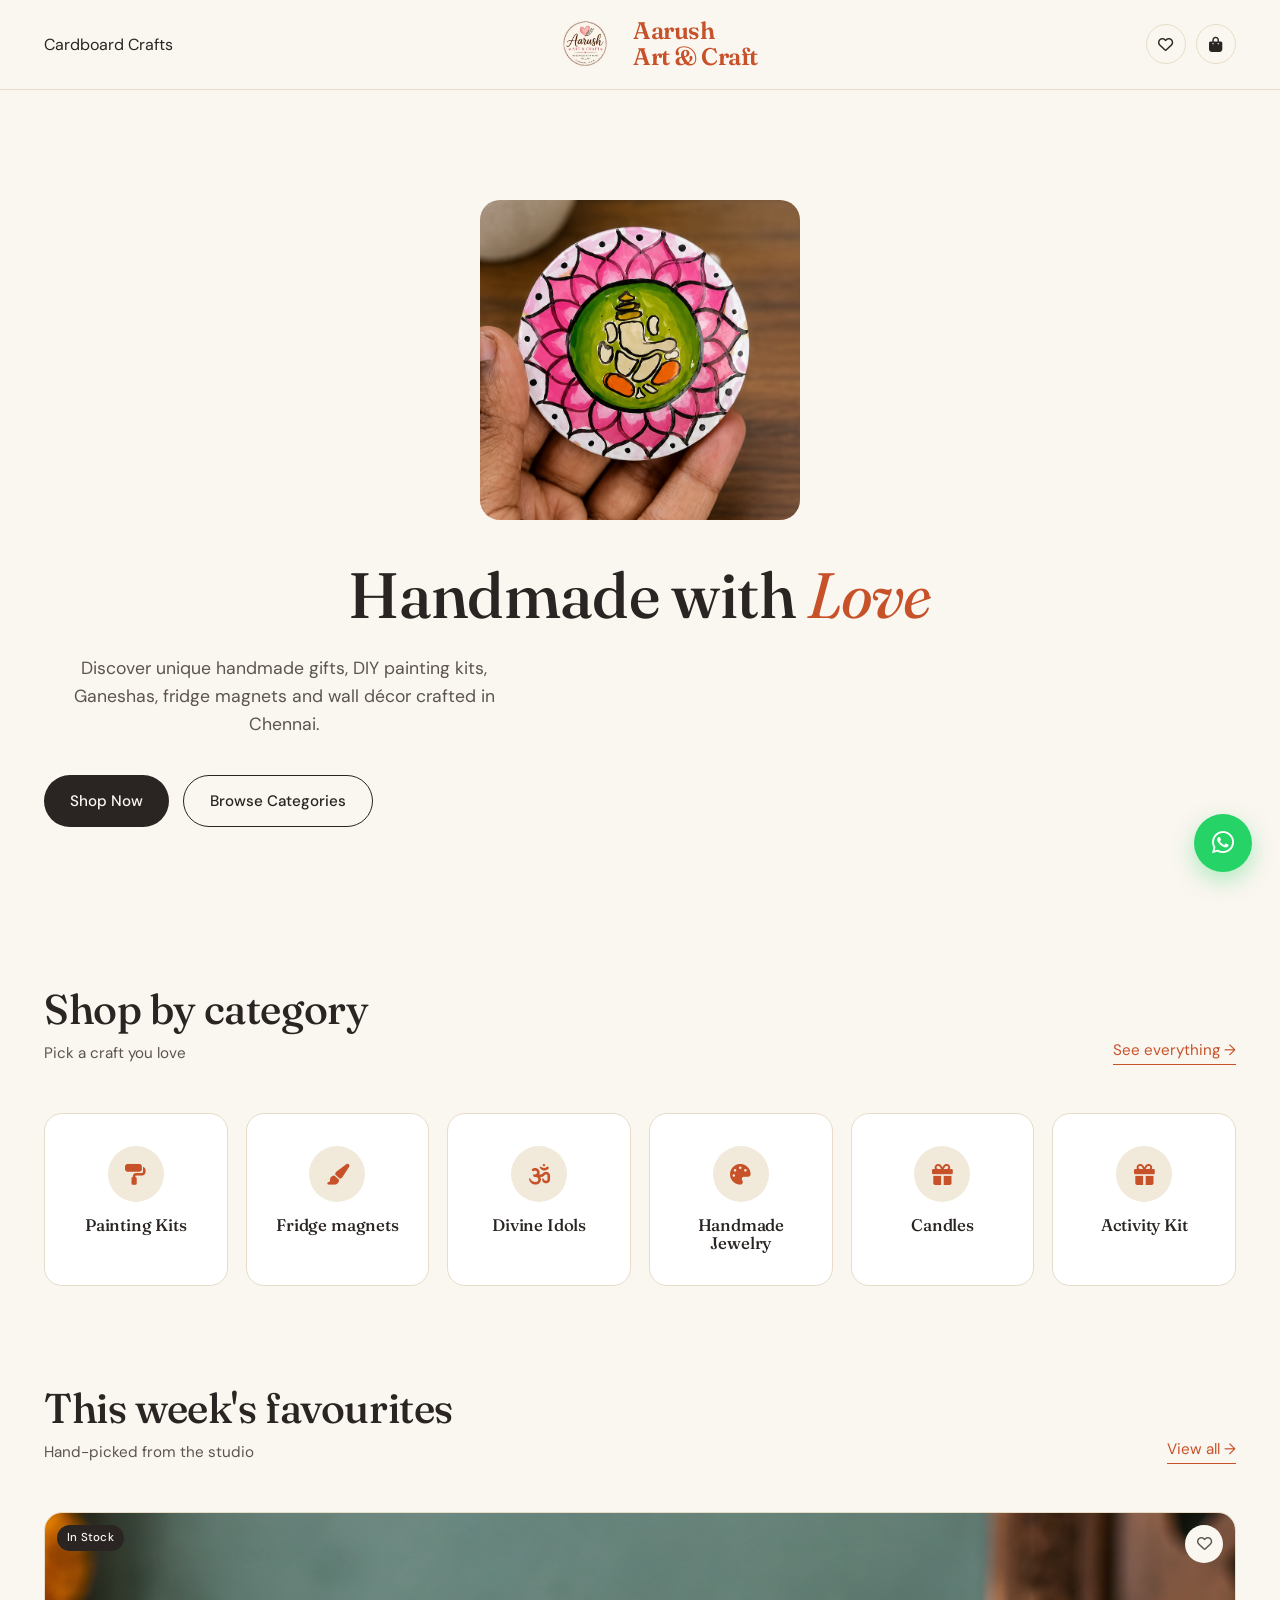
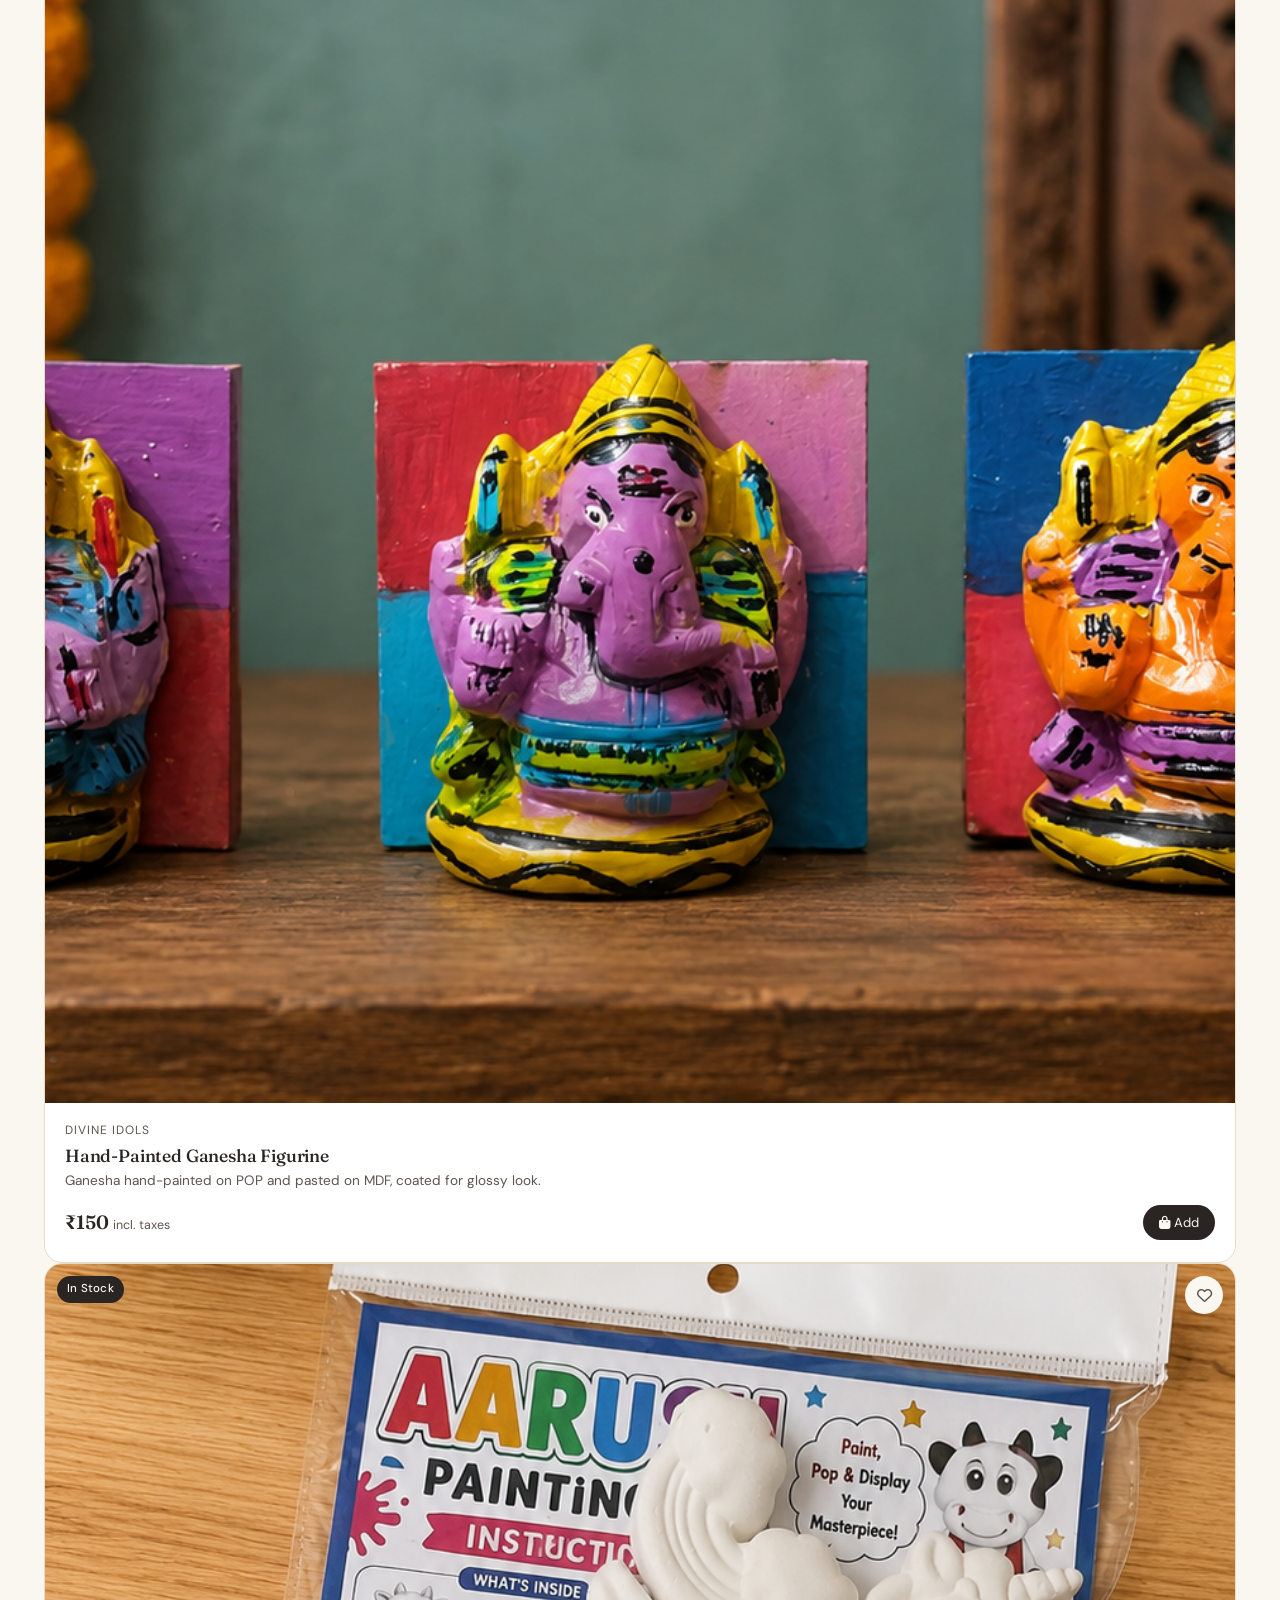
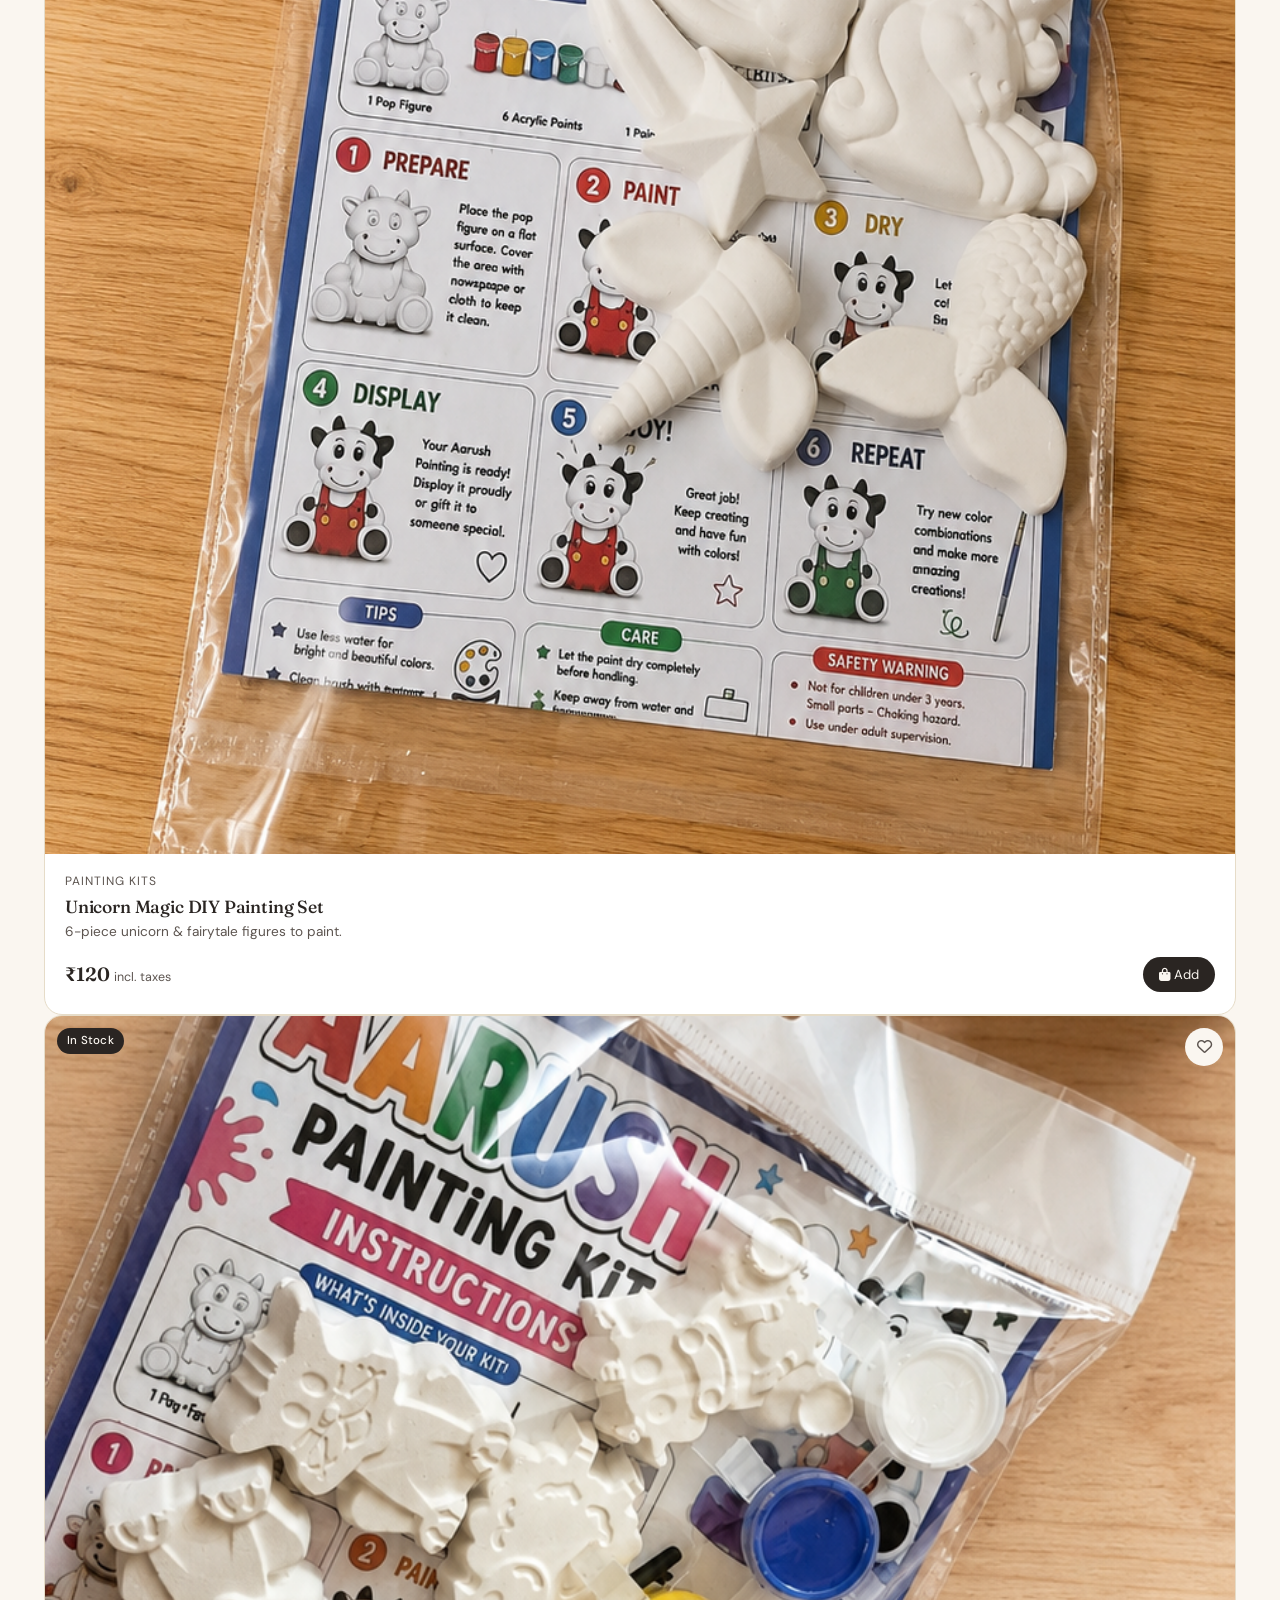
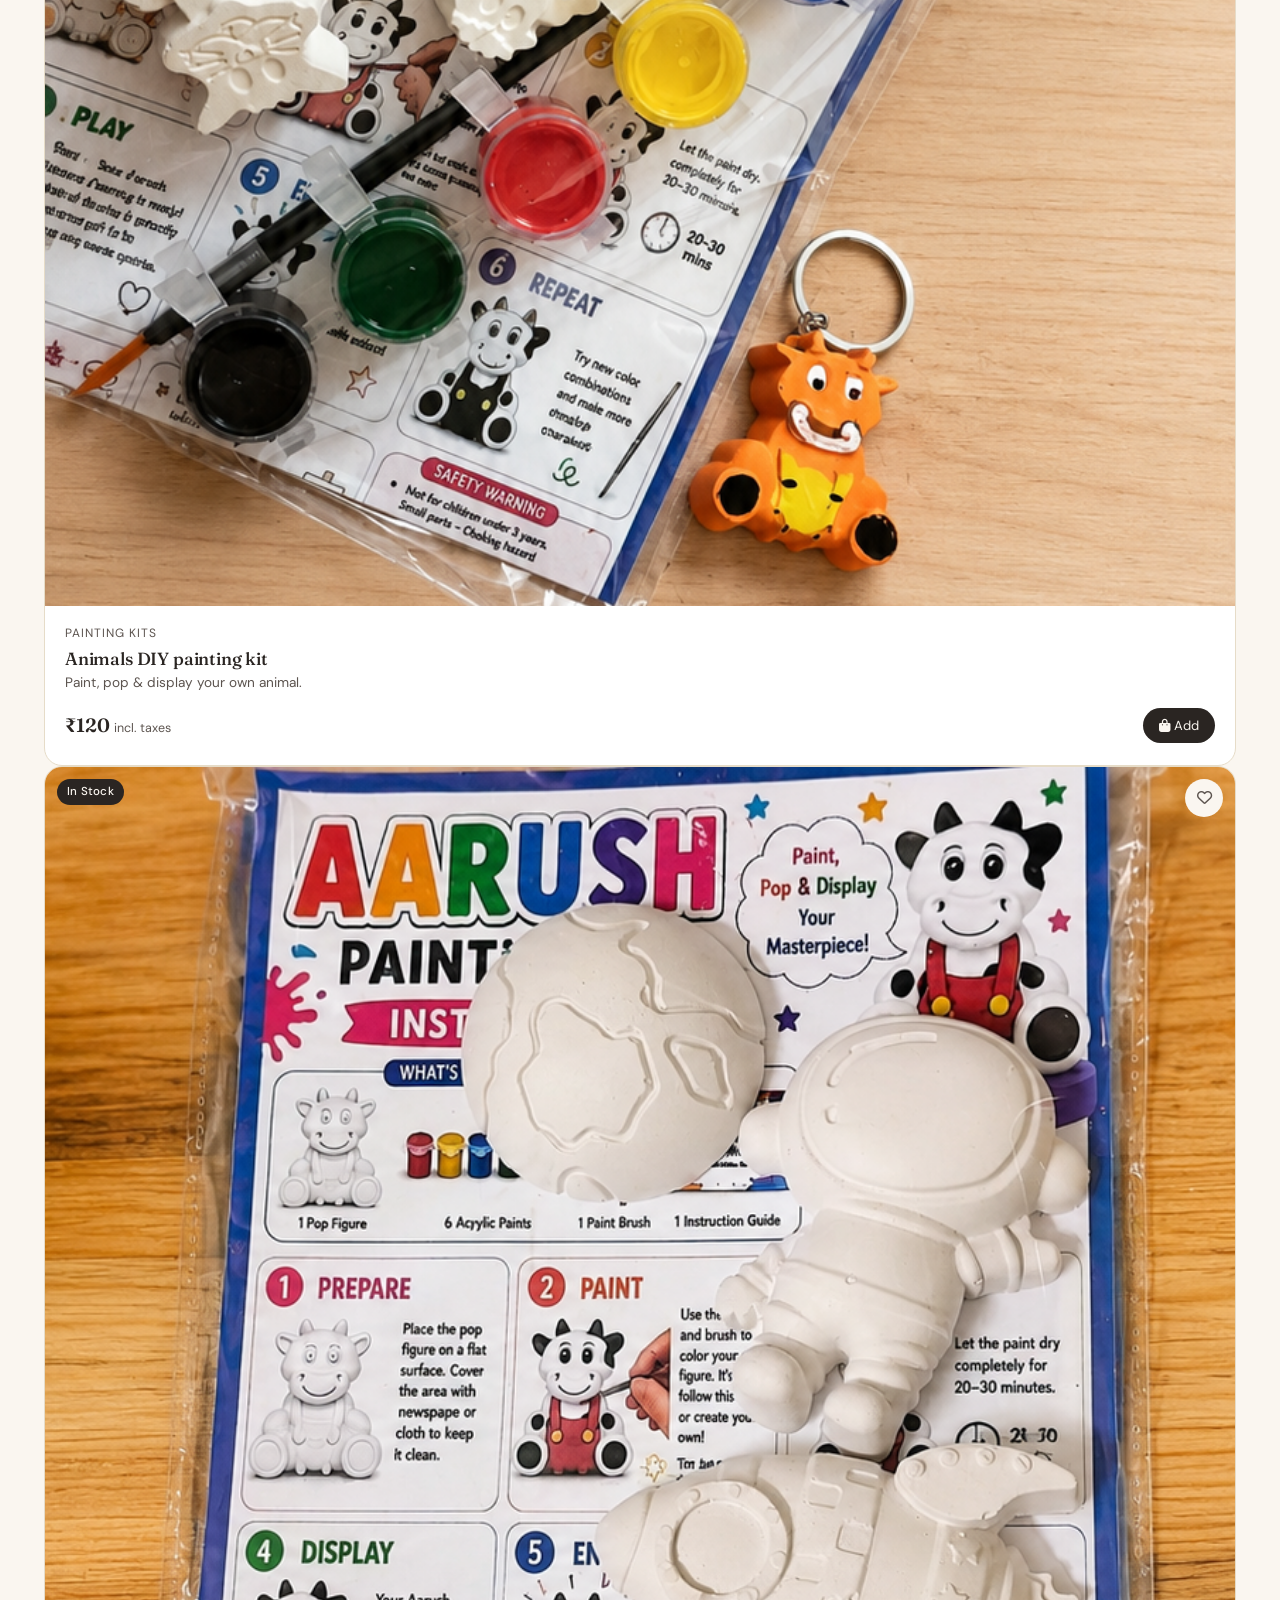
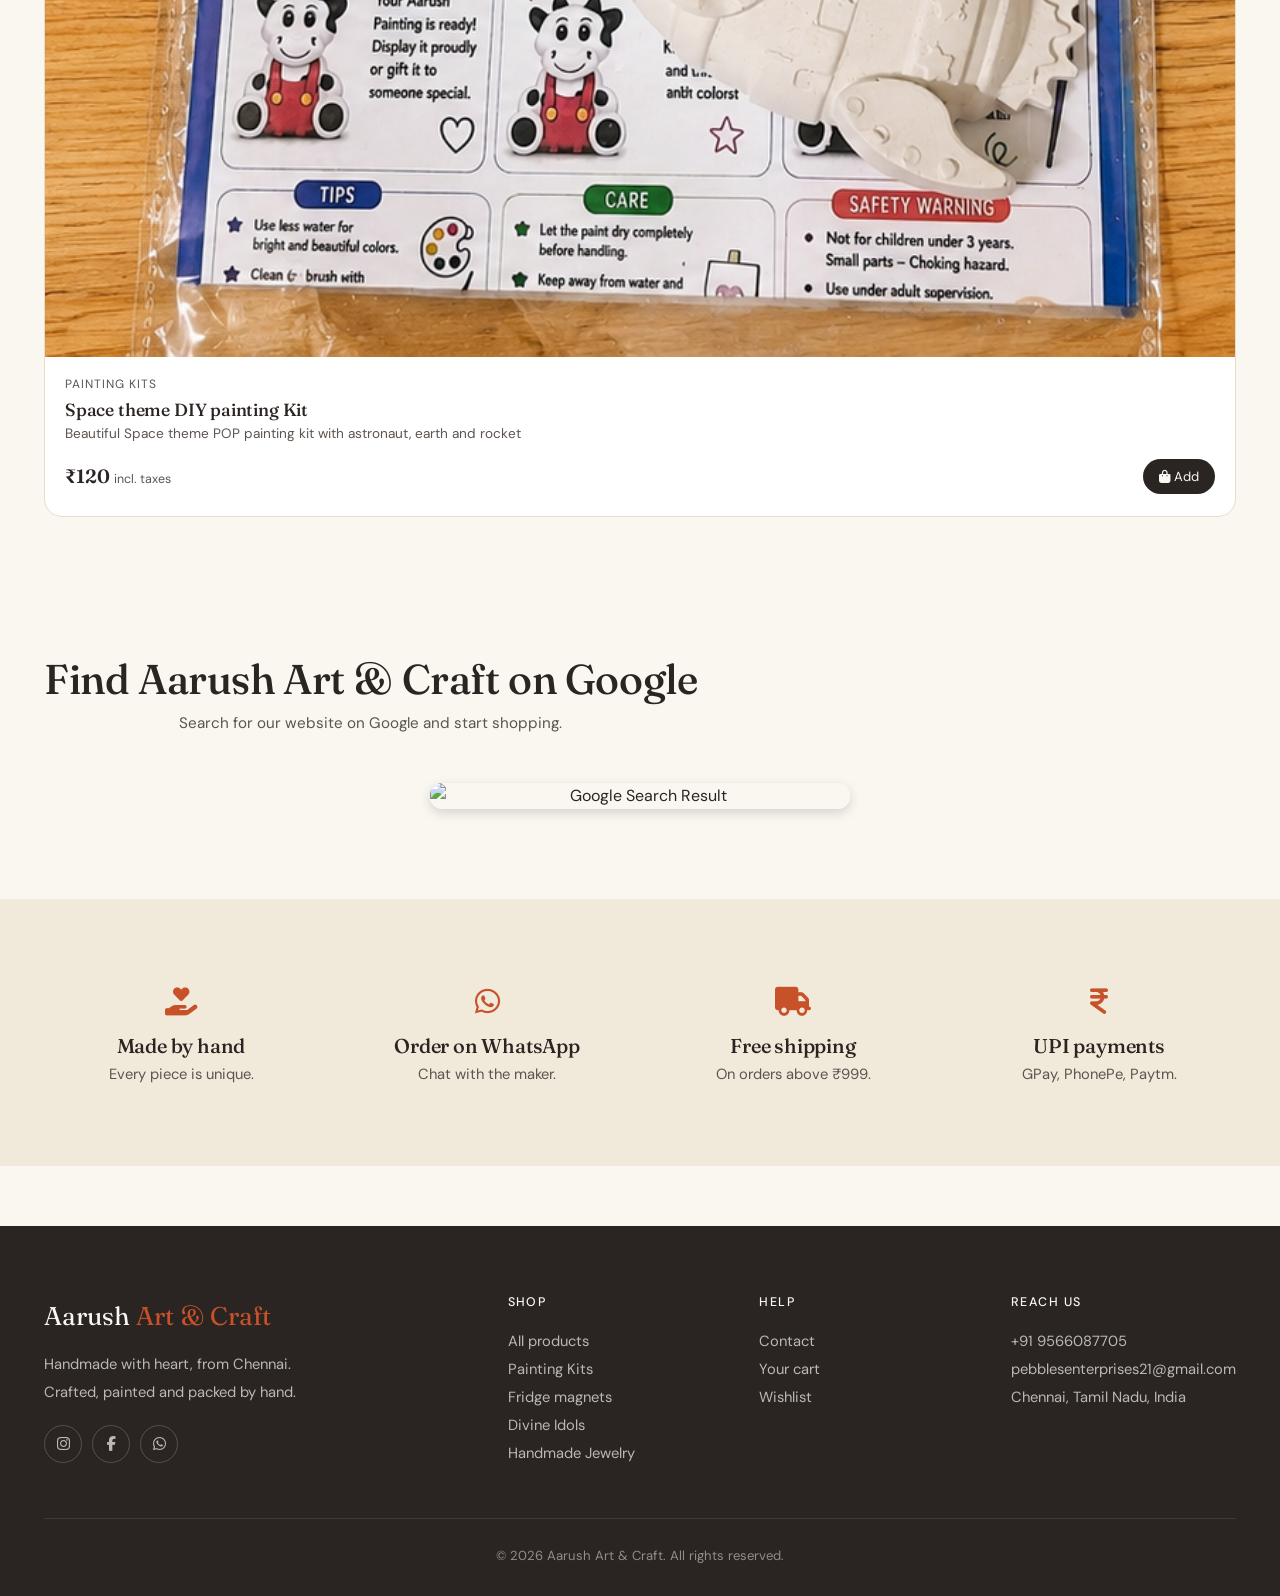
==== commit 10f1d964: "Add link to Cardboard Crafts in navigation" ====
--- a/index.html
+++ b/index.html
@@ -17,7 +17,7 @@
   <nav class="nav">
   <div class="nav-inner">
     
-
+<a href="cardboard-crafts.html">Cardboard Crafts</a>
     <a href="index.html" class="brand">
       <img src="image/aarush logo.png" class="nav-logo" alt="Aarush Logo">
       <span>Aarush <span>Art &amp; Craft</span></span>
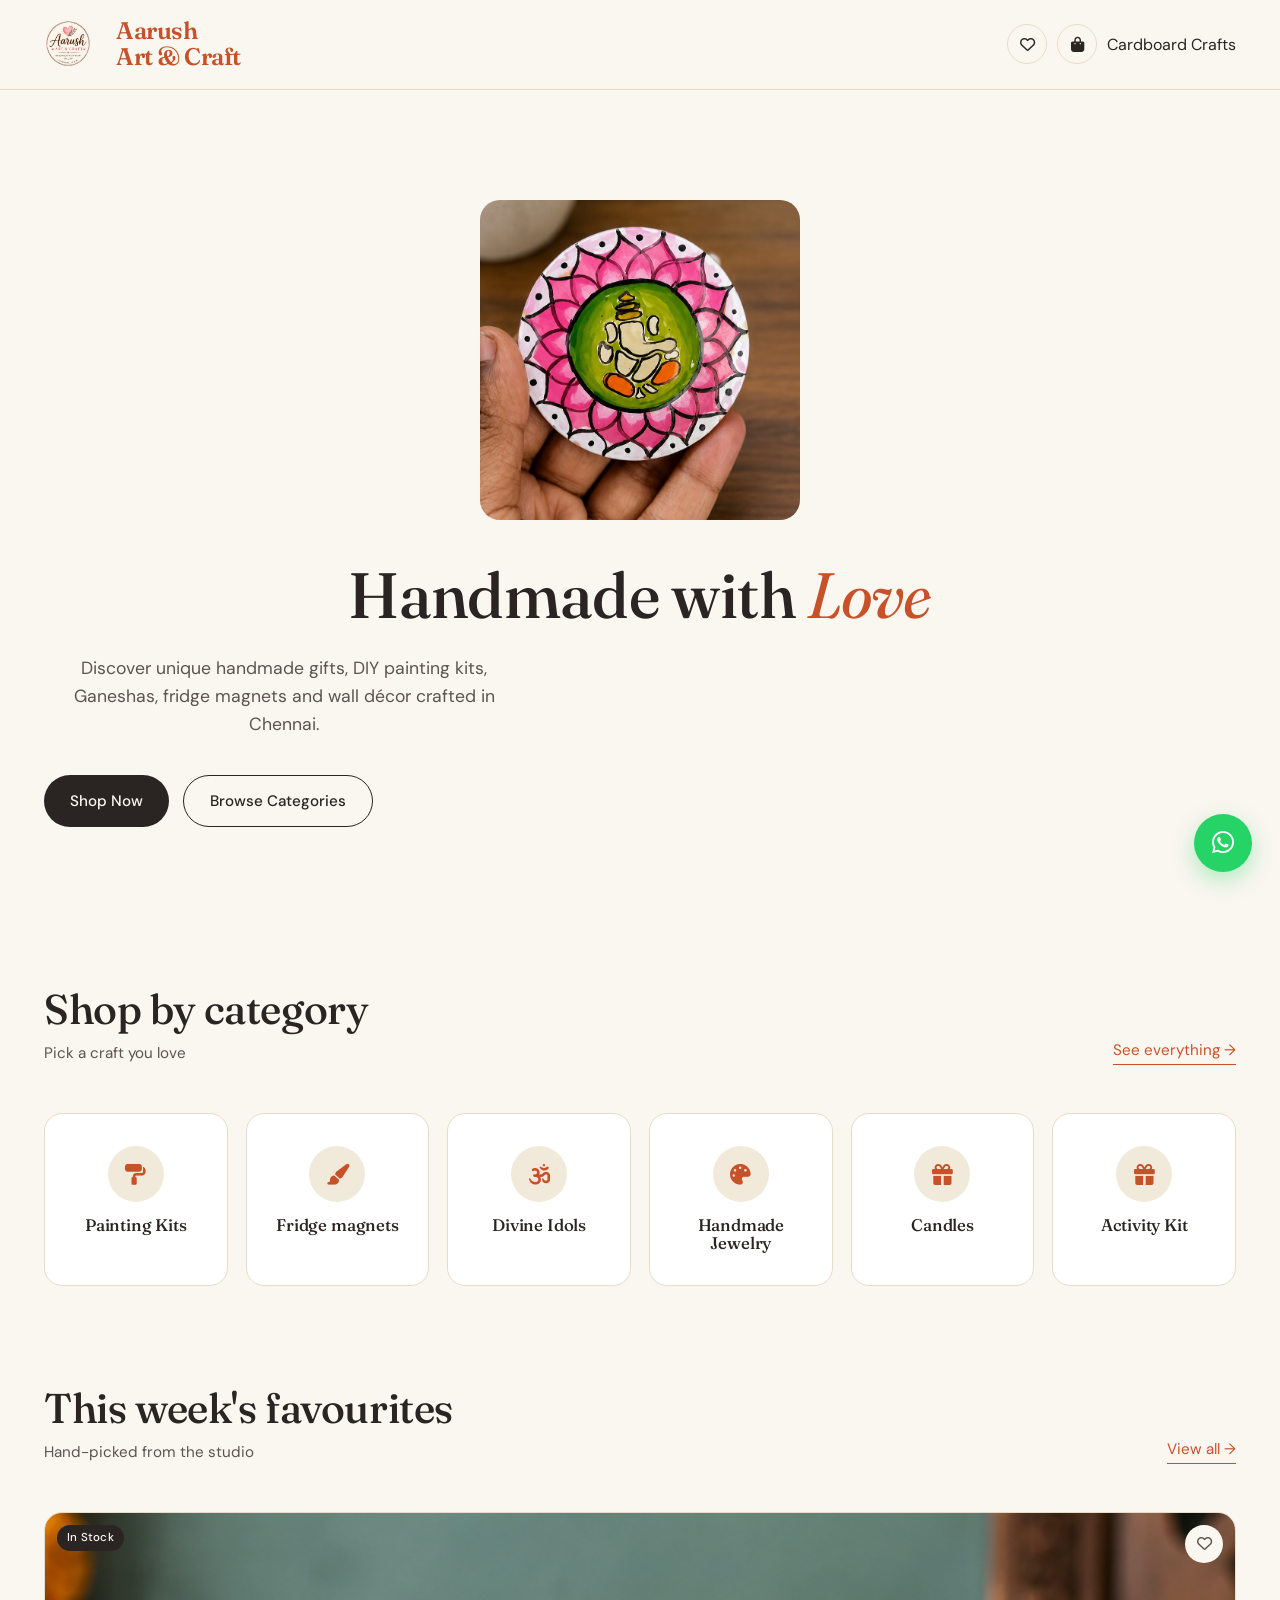
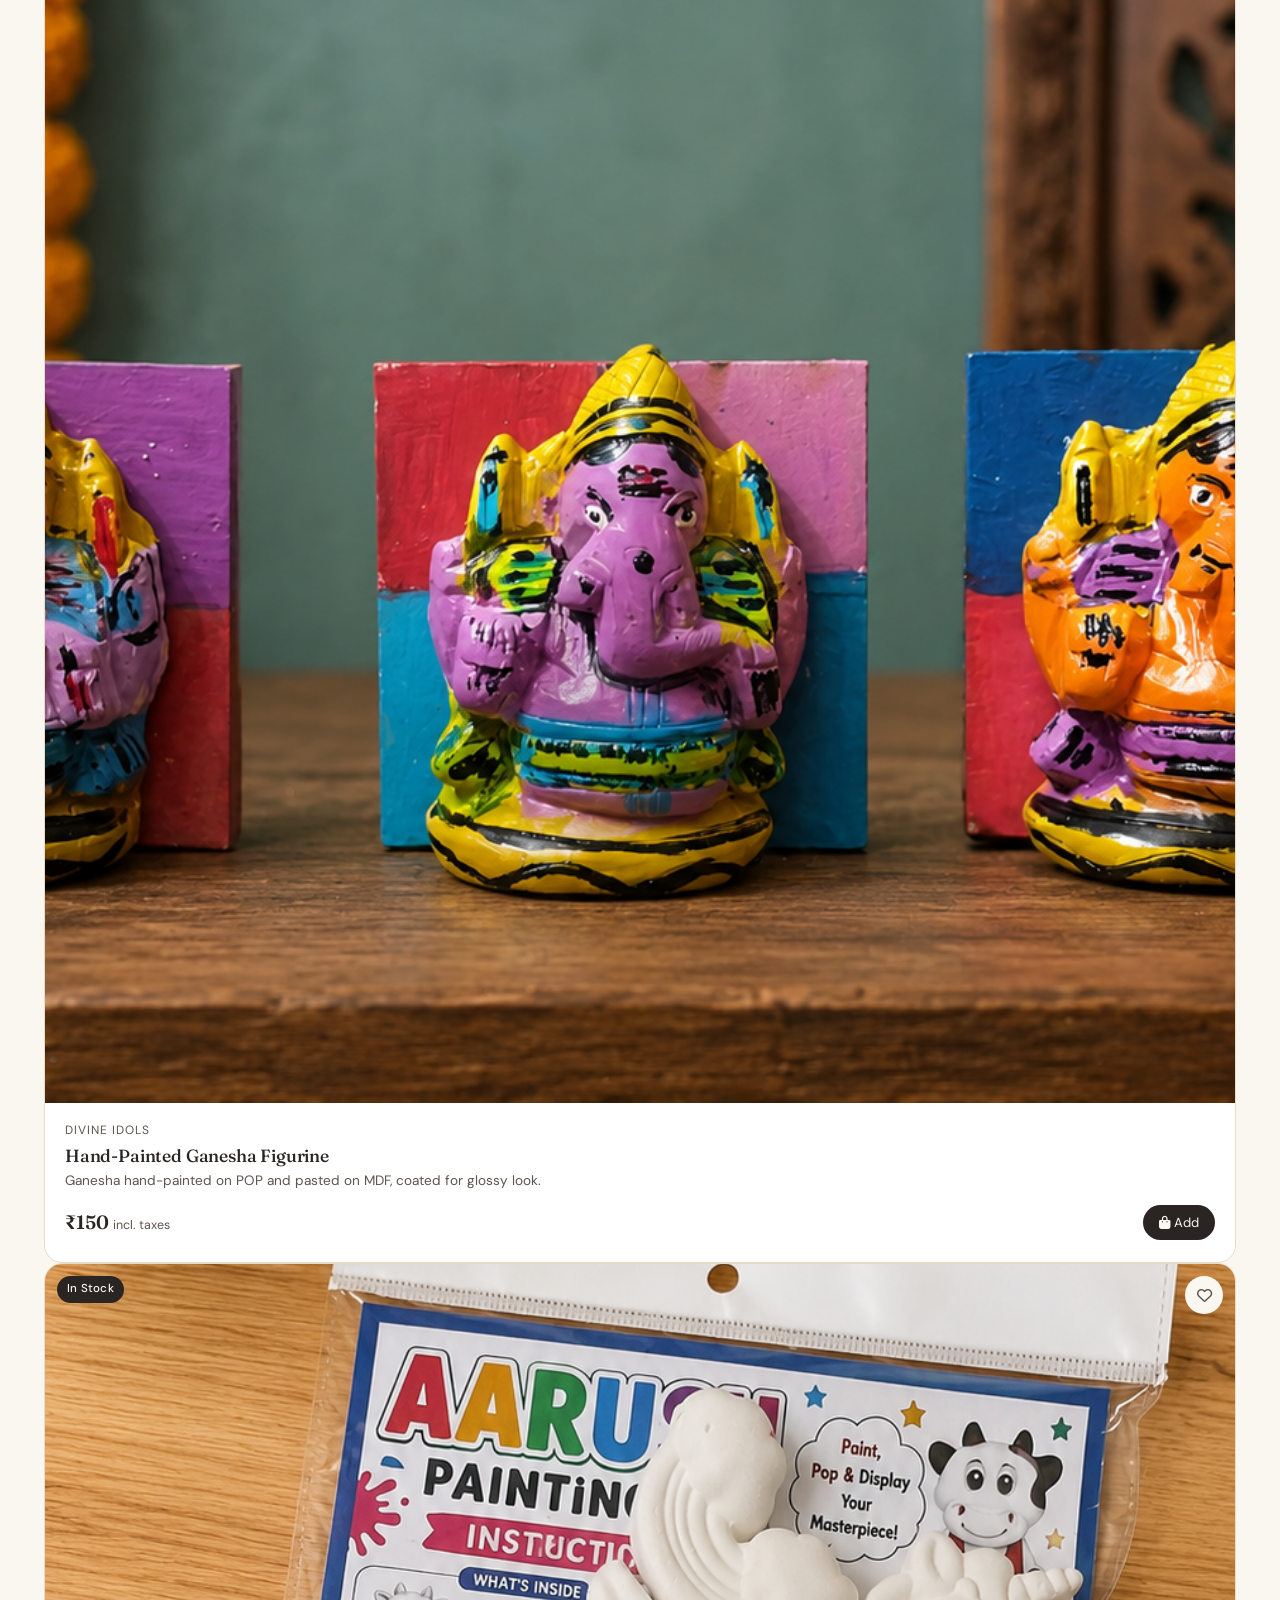
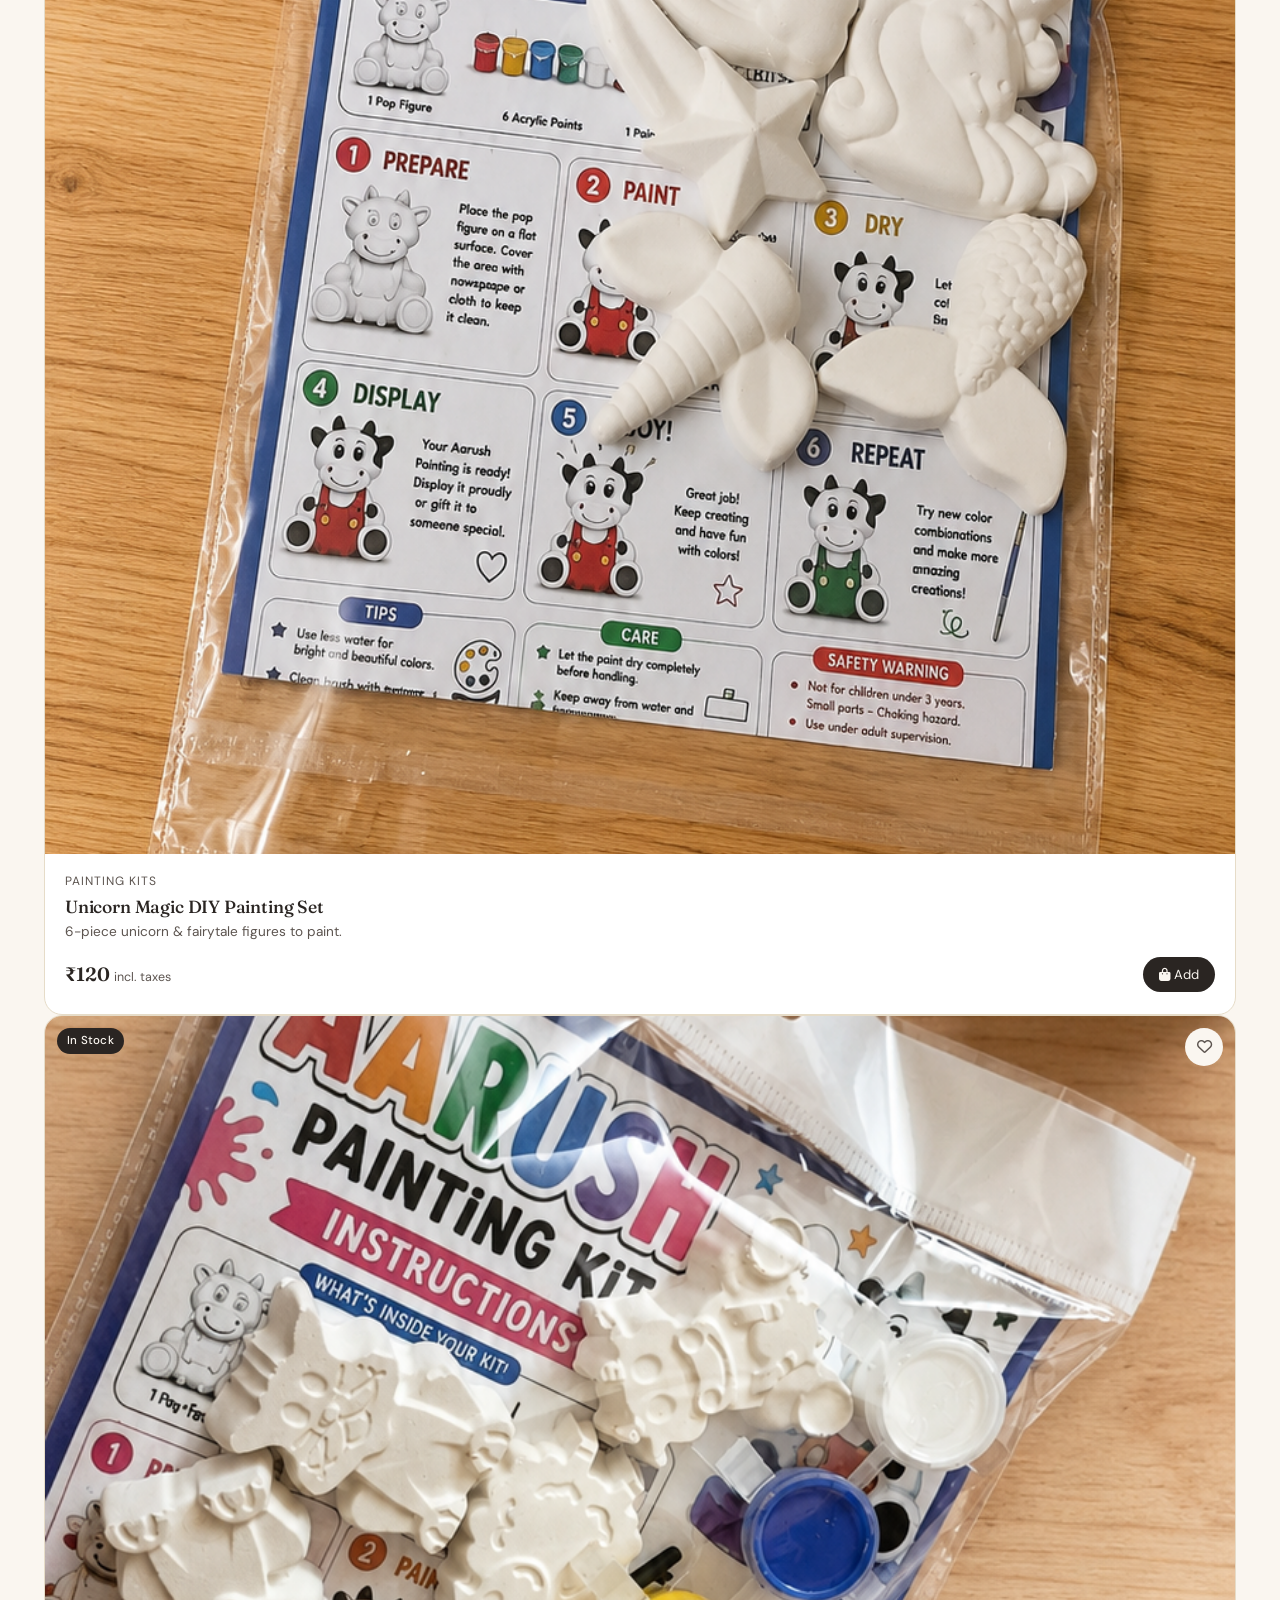
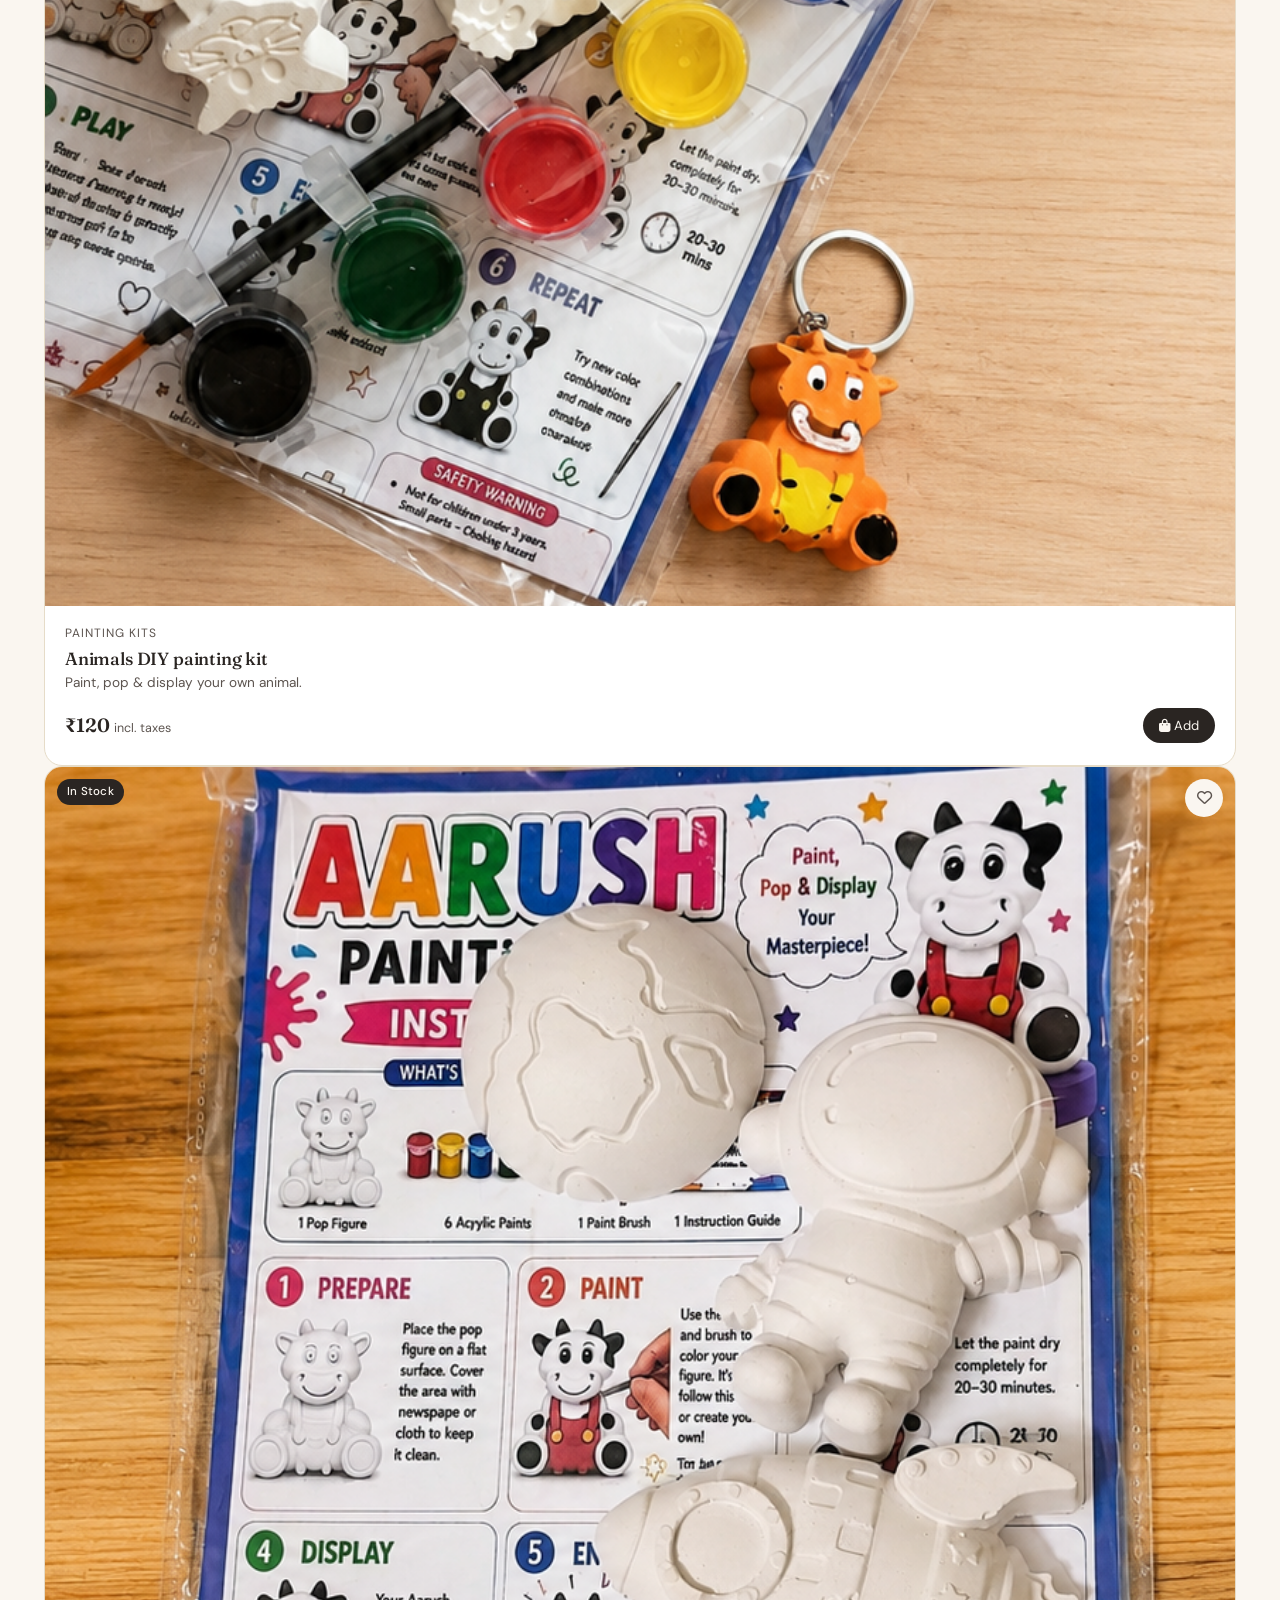
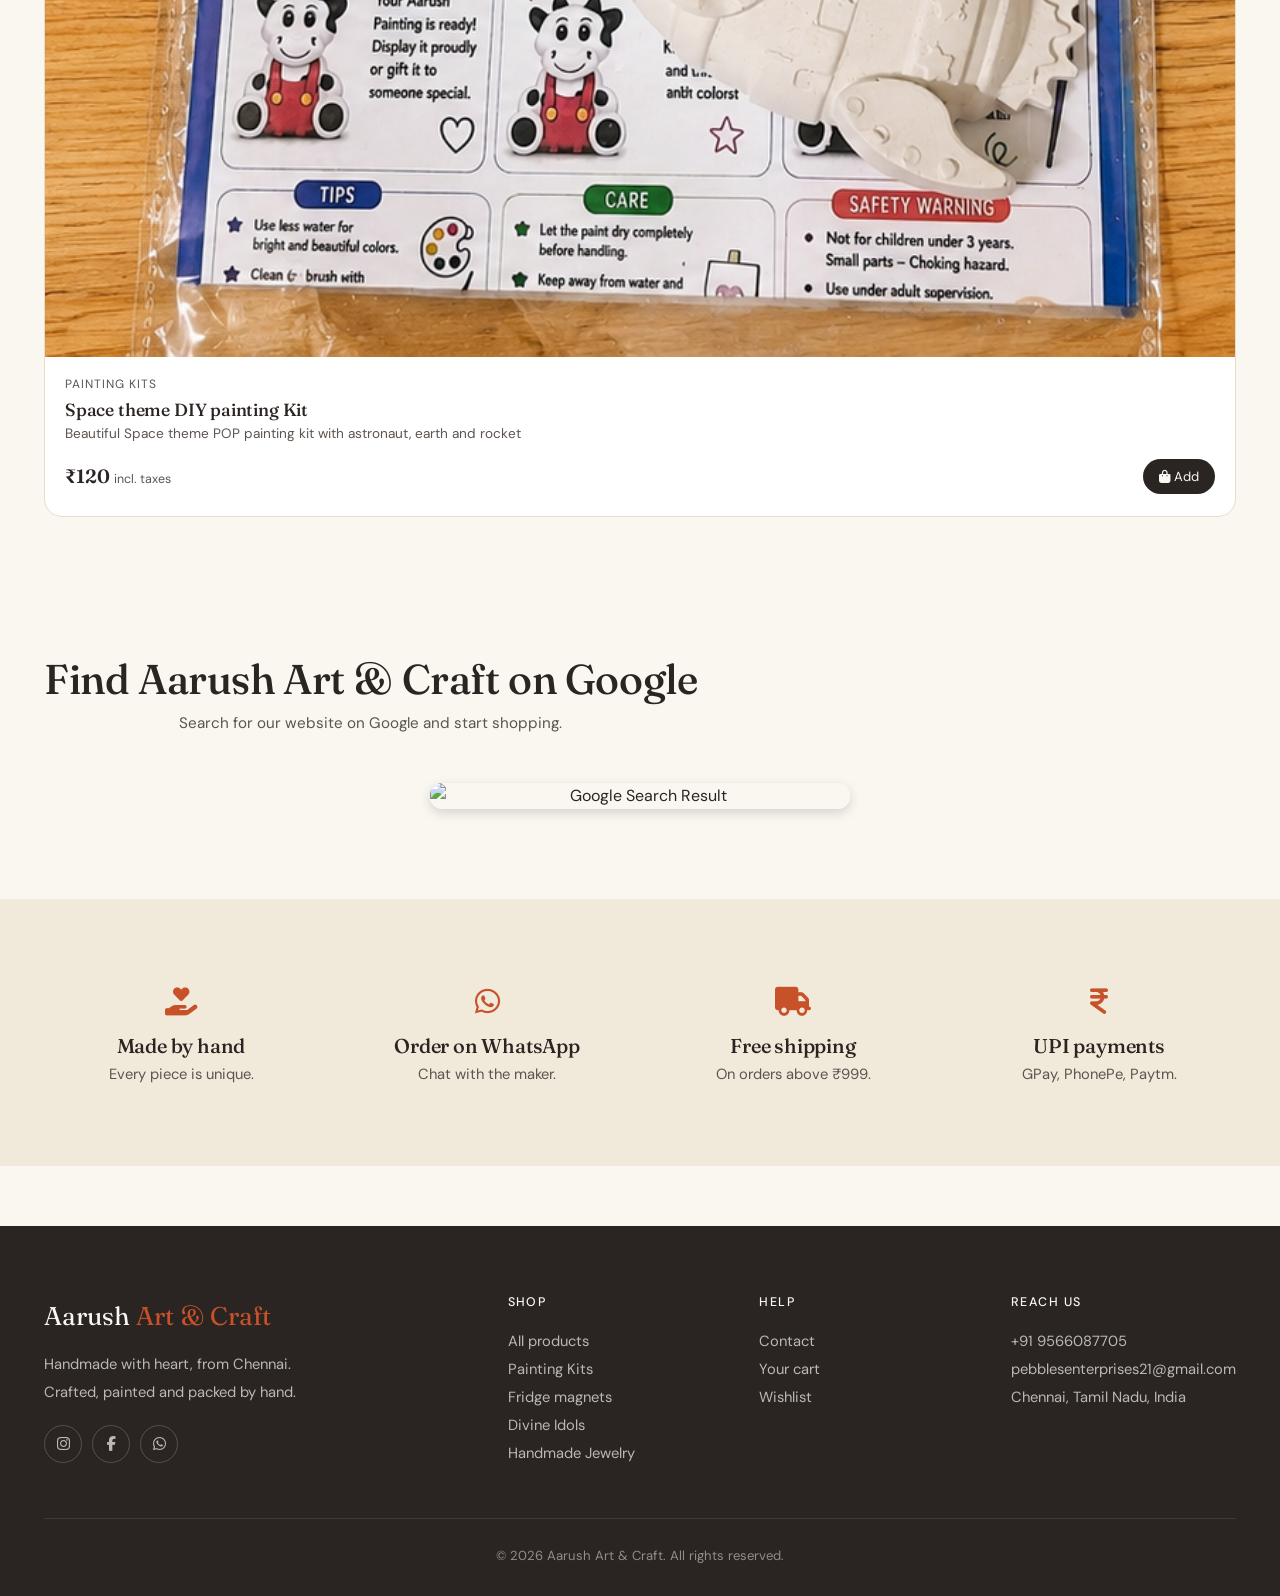
==== commit 30c11b14: "Fix link to Cardboard Crafts in index.html" ====
--- a/index.html
+++ b/index.html
@@ -17,7 +17,7 @@
   <nav class="nav">
   <div class="nav-inner">
     
-<a href="cardboard-crafts.html">Cardboard Crafts</a>
+
     <a href="index.html" class="brand">
       <img src="image/aarush logo.png" class="nav-logo" alt="Aarush Logo">
       <span>Aarush <span>Art &amp; Craft</span></span>
@@ -34,7 +34,8 @@
         <i class="fa-solid fa-bag-shopping"></i>
         <span class="badge" data-cart-count style="display:none">0</span>
       </a>
-
+      
+<a href="cardboard-crafts.html">Cardboard Crafts</a>
       <button class="menu-toggle" id="menuBtn" aria-label="Menu">
         <i class="fa-solid fa-bars"></i>
       </button>
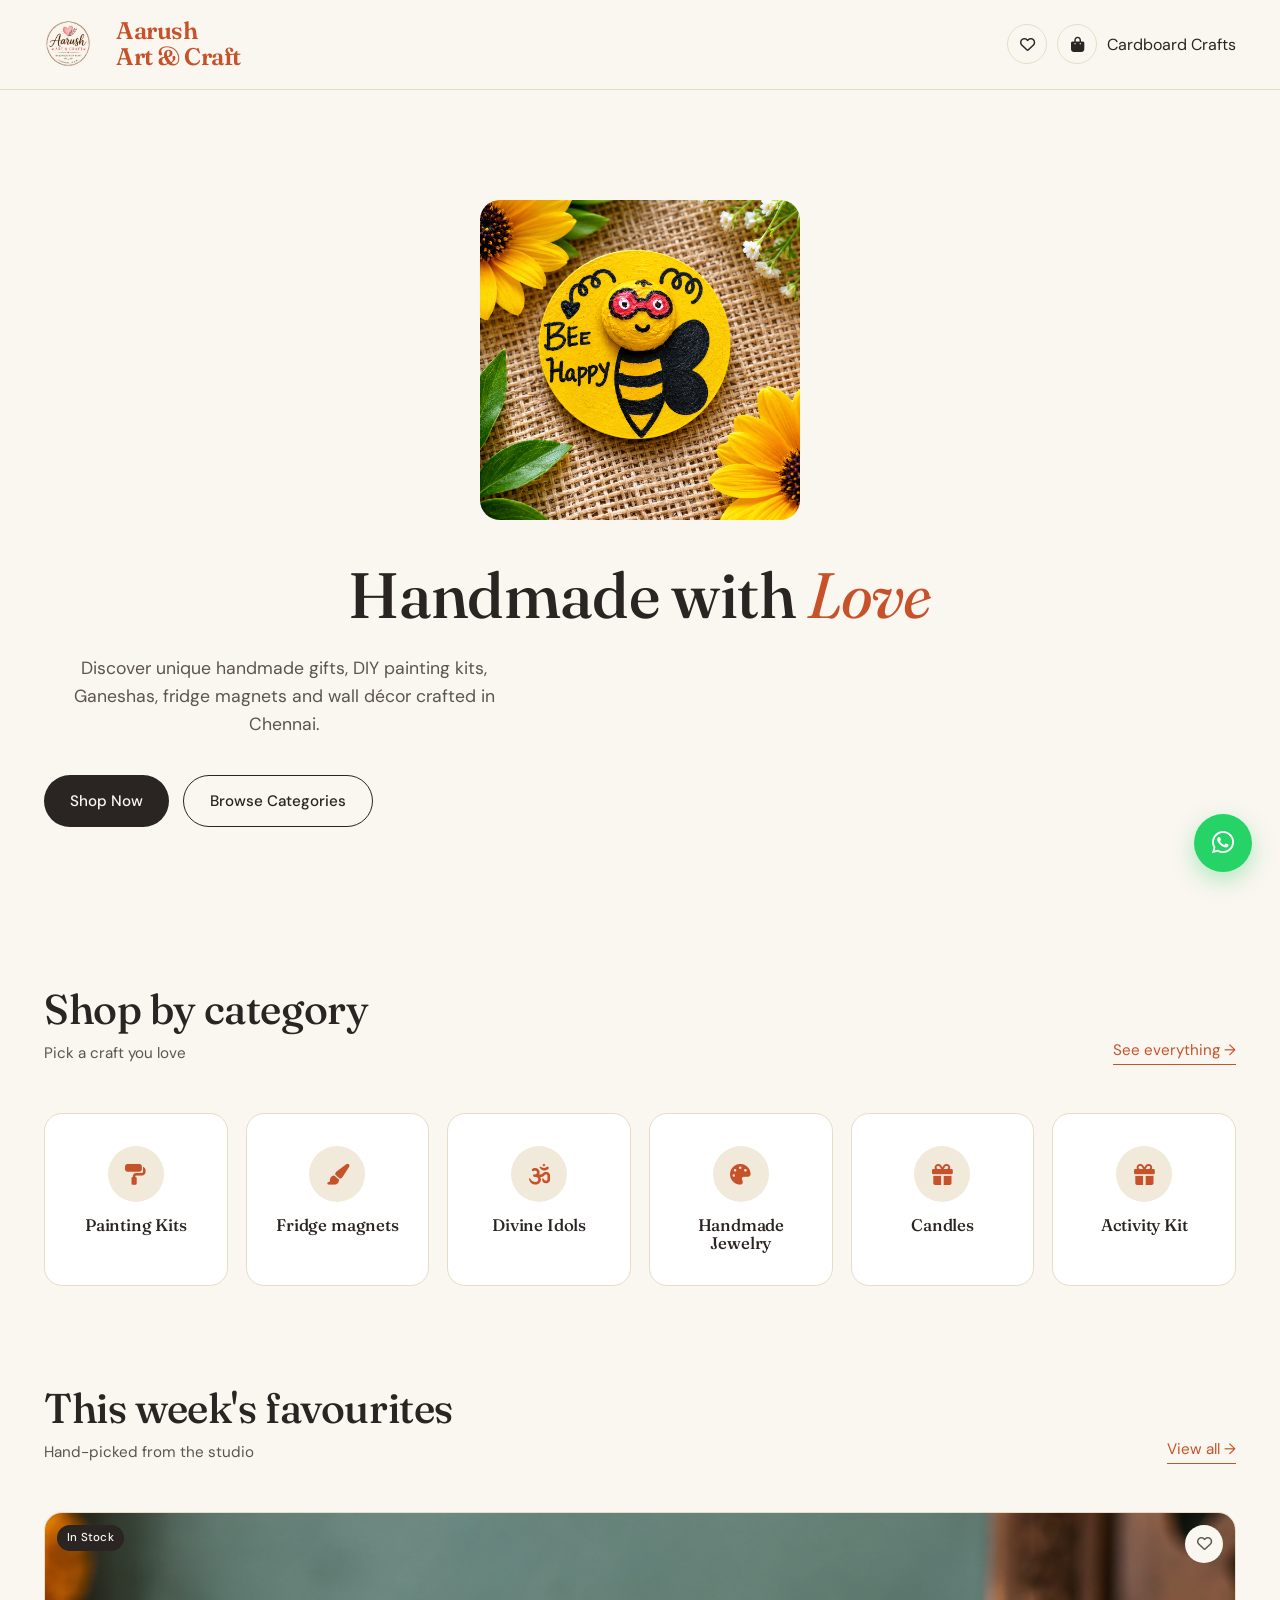
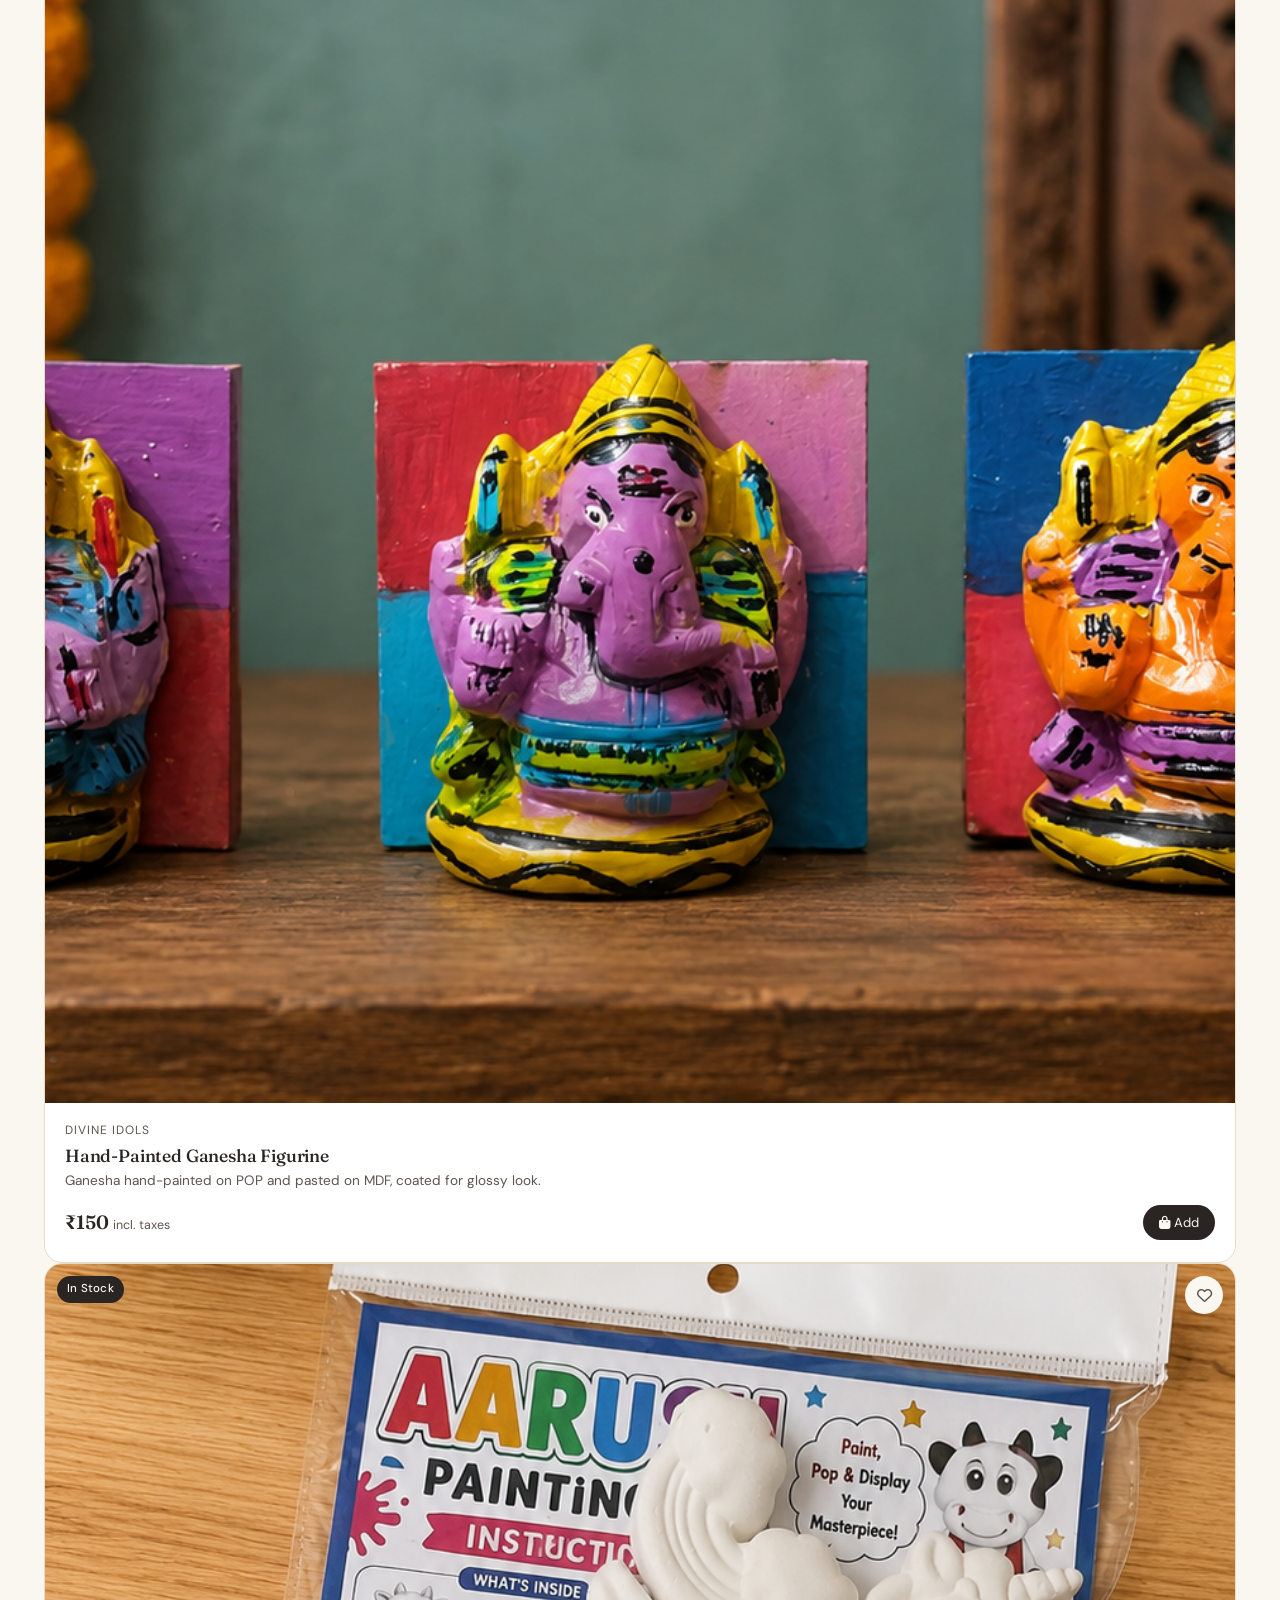
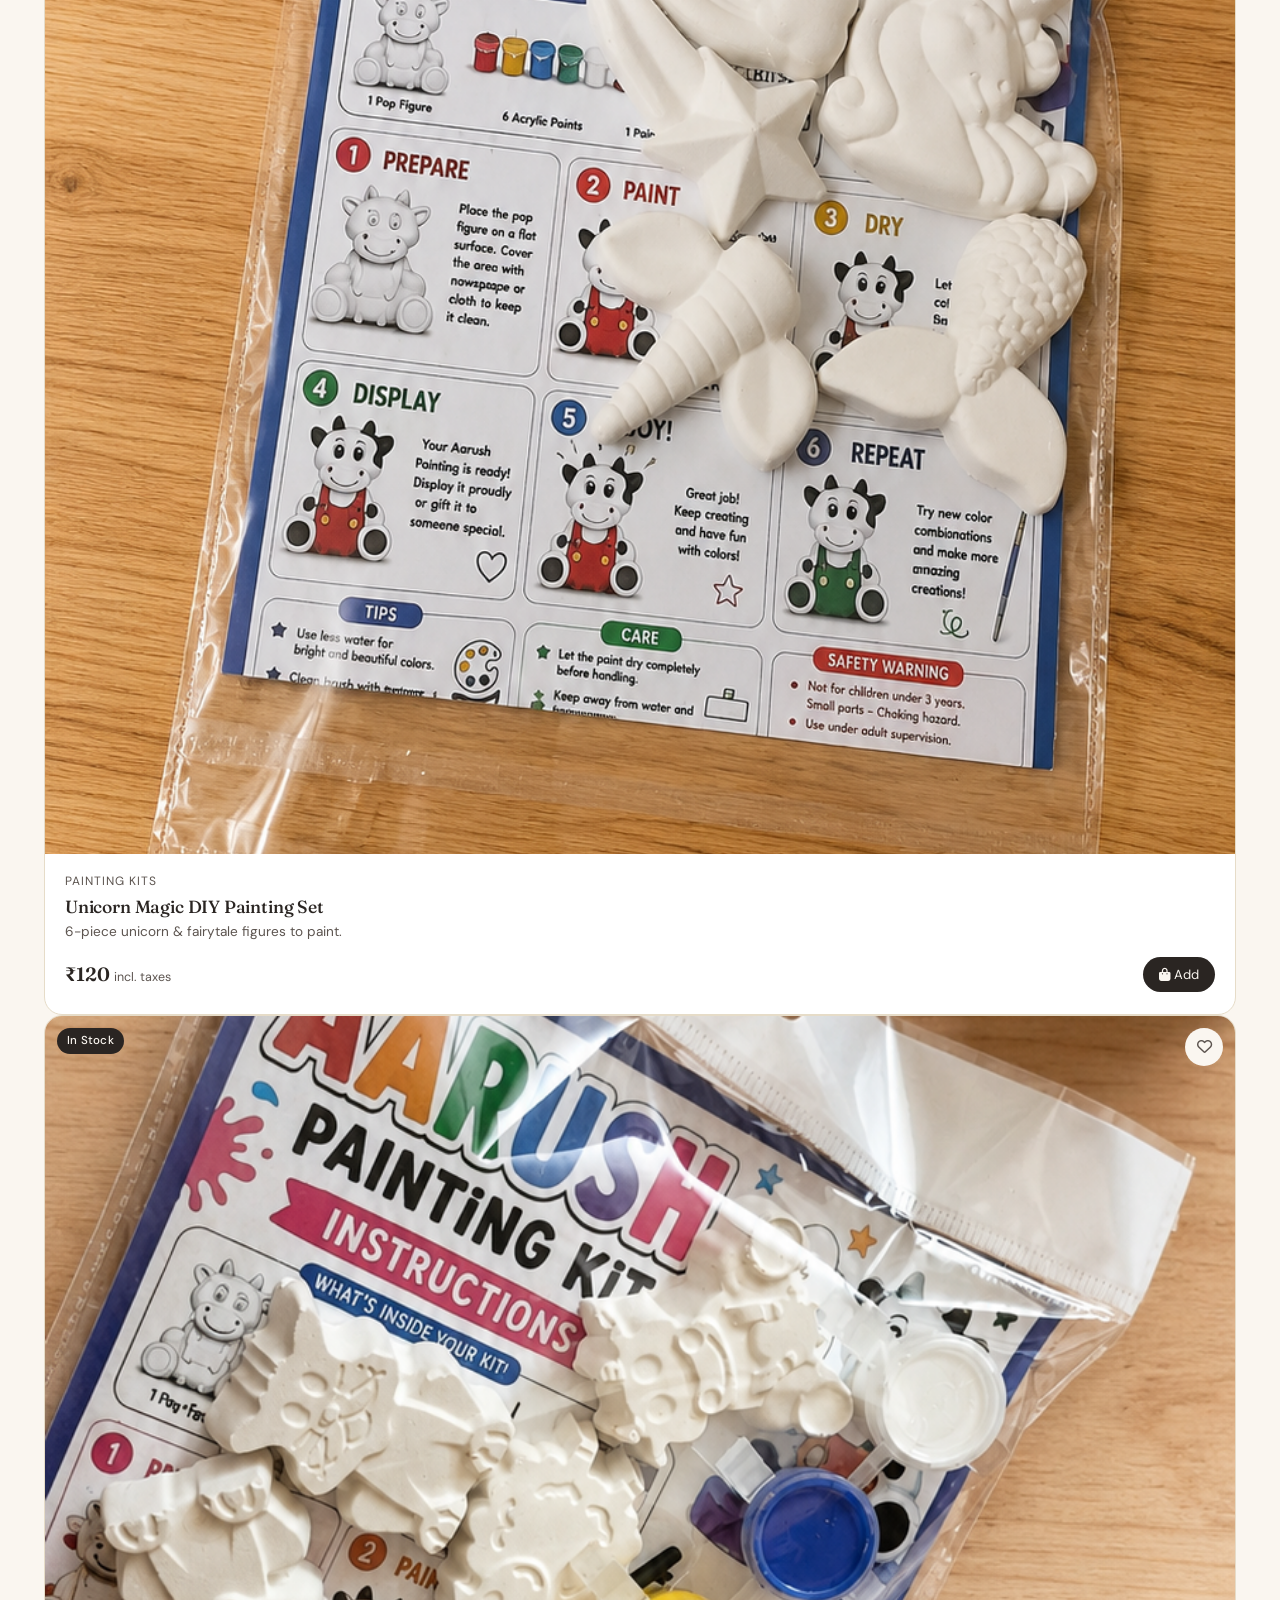
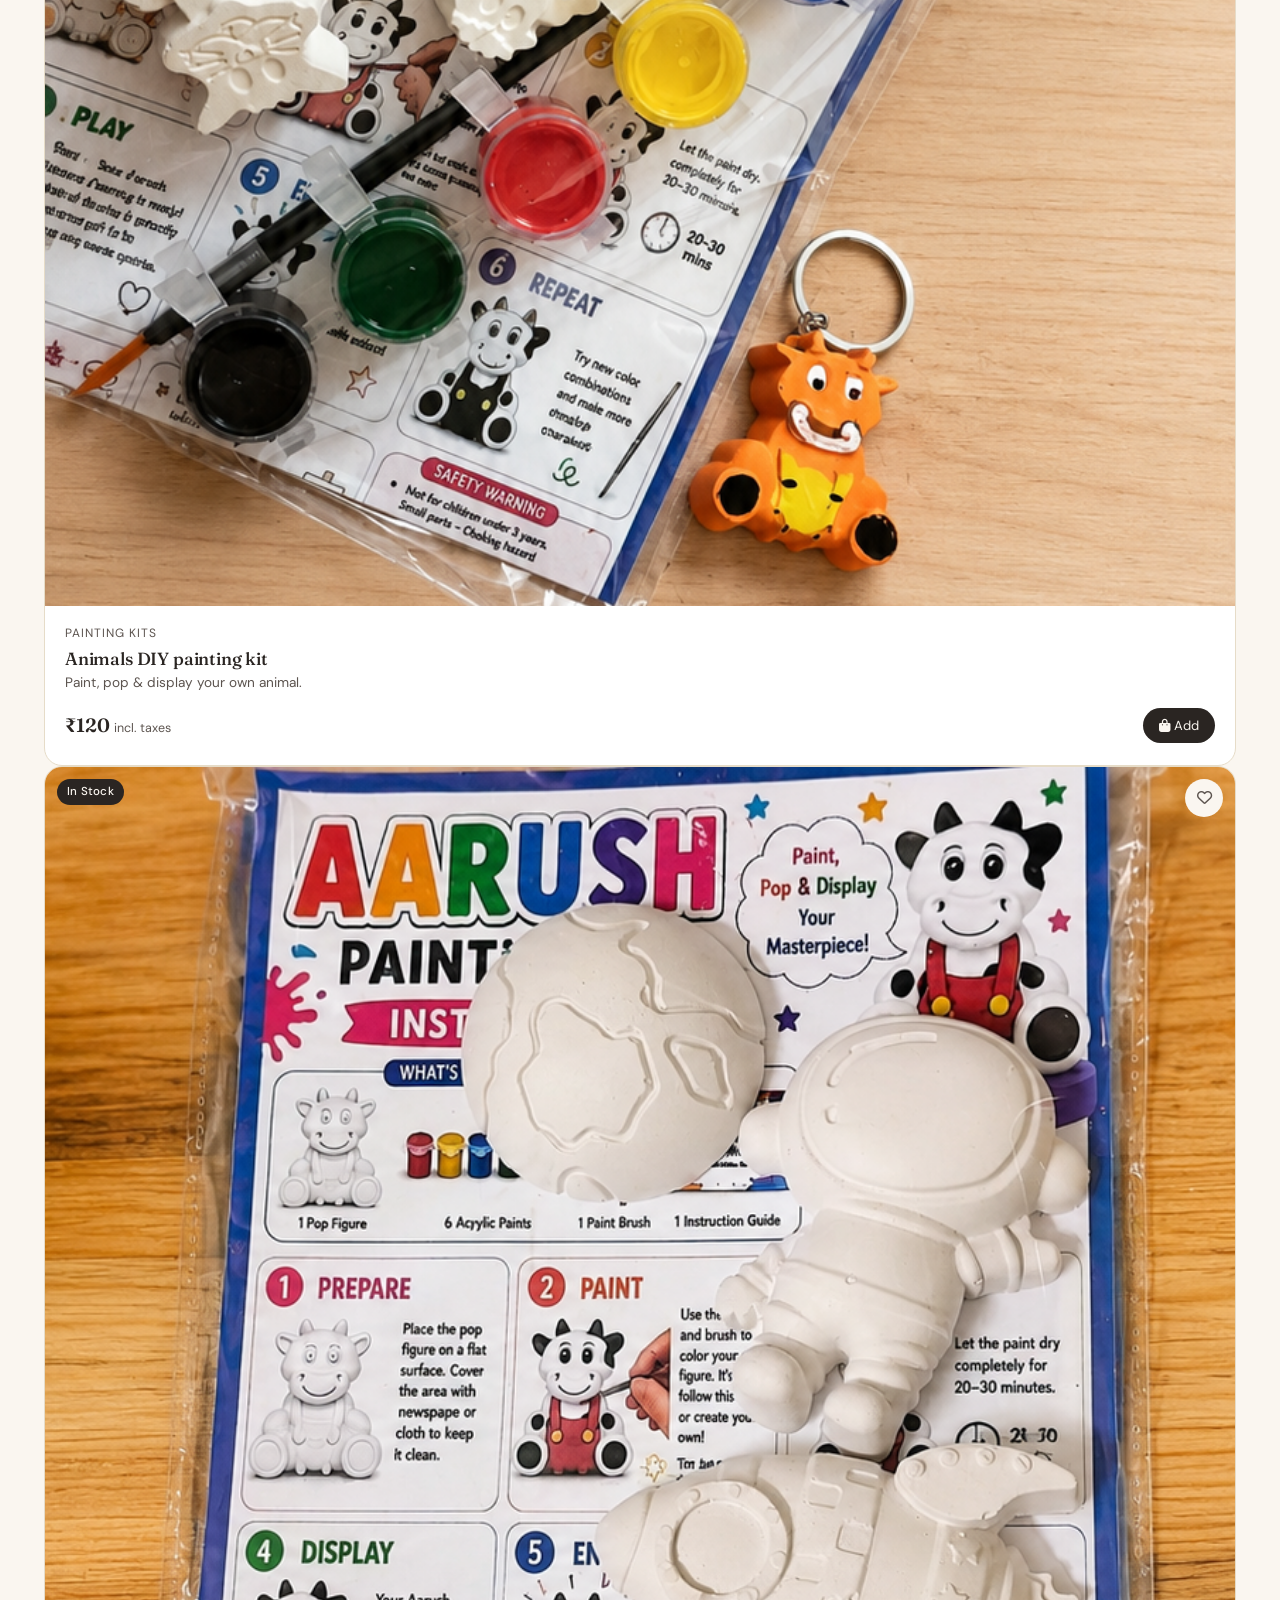
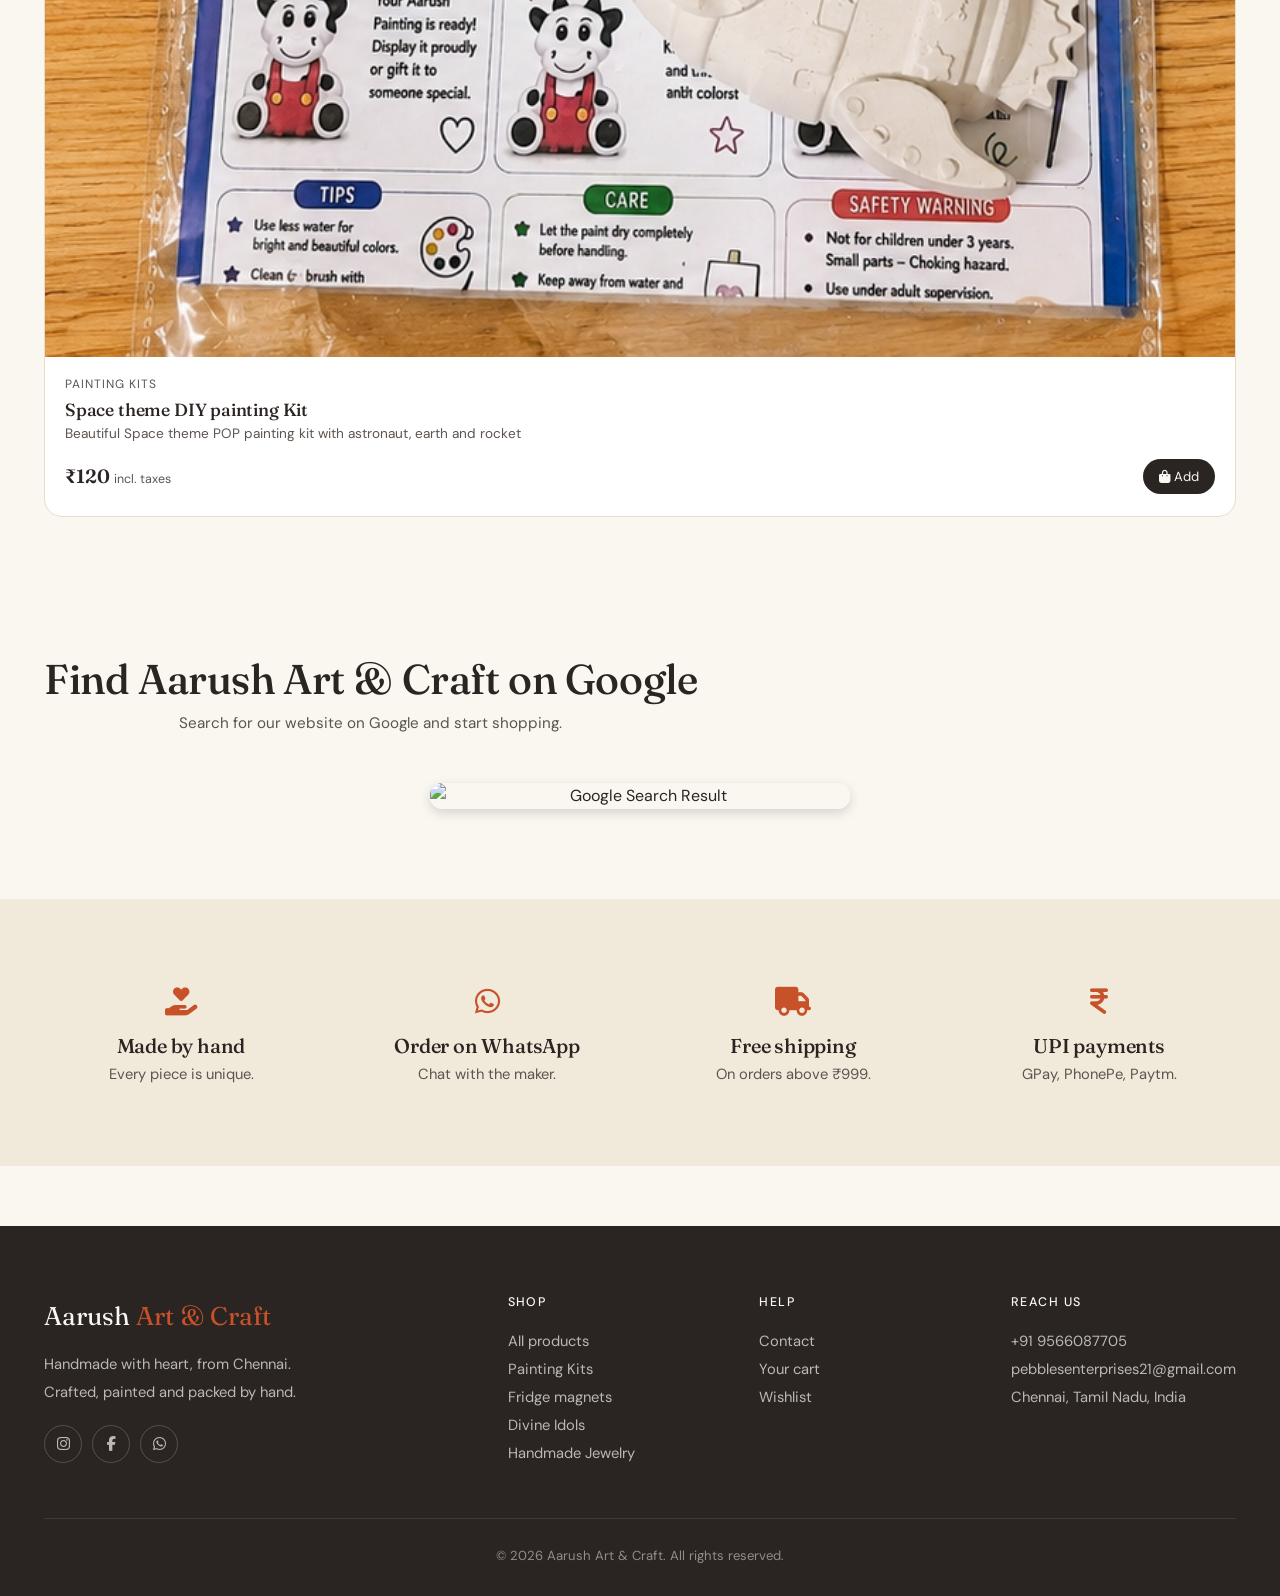
==== commit 7a92a77f: "Add SEO meta tags to index.html Added meta tags for SEO and social media sharing." ====
--- a/index.html
+++ b/index.html
@@ -5,6 +5,20 @@
 <link rel="apple-touch-icon" href="image/aarush logo.png">
   <meta charset="UTF-8">
   <meta name="viewport" content="width=device-width, initial-scale=1.0">
+  
+
+<meta name="description" content="Learn how to make cardboard crafts, DIY science models, hydraulic lift, pulley, rack and pinion, engine models, and school project ideas with step-by-step YouTube tutorials.">
+
+<meta name="keywords" content="cardboard crafts, DIY science models, school projects, hydraulic lift, Pascal's law, engineering crafts, cardboard projects, Aarush Art and Craft">
+
+<meta name="author" content="Aarush Art & Craft">
+
+<meta name="robots" content="index, follow">
+
+<meta property="og:title" content="Aarush Art & Craft">
+<meta property="og:description" content="DIY Cardboard Science Models and Engineering Crafts">
+<meta property="og:image" content="https://aarushartcraft.store/images/hydraulic-lift.jpg">
+<meta property="og:url" content="https://aarushartcraft.store/">
   <title>Aarush Art &amp; Craft — Handmade with heart, from Chennai</title>
   <meta name="description" content="Hand-crafted Aarush painting kits, Ganeshas, wall art and gifts. Made with care in Chennai.">
   <link rel="stylesheet" href="css/style.css">
--- a/css/style.css
+++ b/css/style.css
@@ -1194,3 +1194,8 @@
 }
 
 }
+.large-image {
+    width: 100%;
+    height: 350px;
+    object-fit: cover;
+}
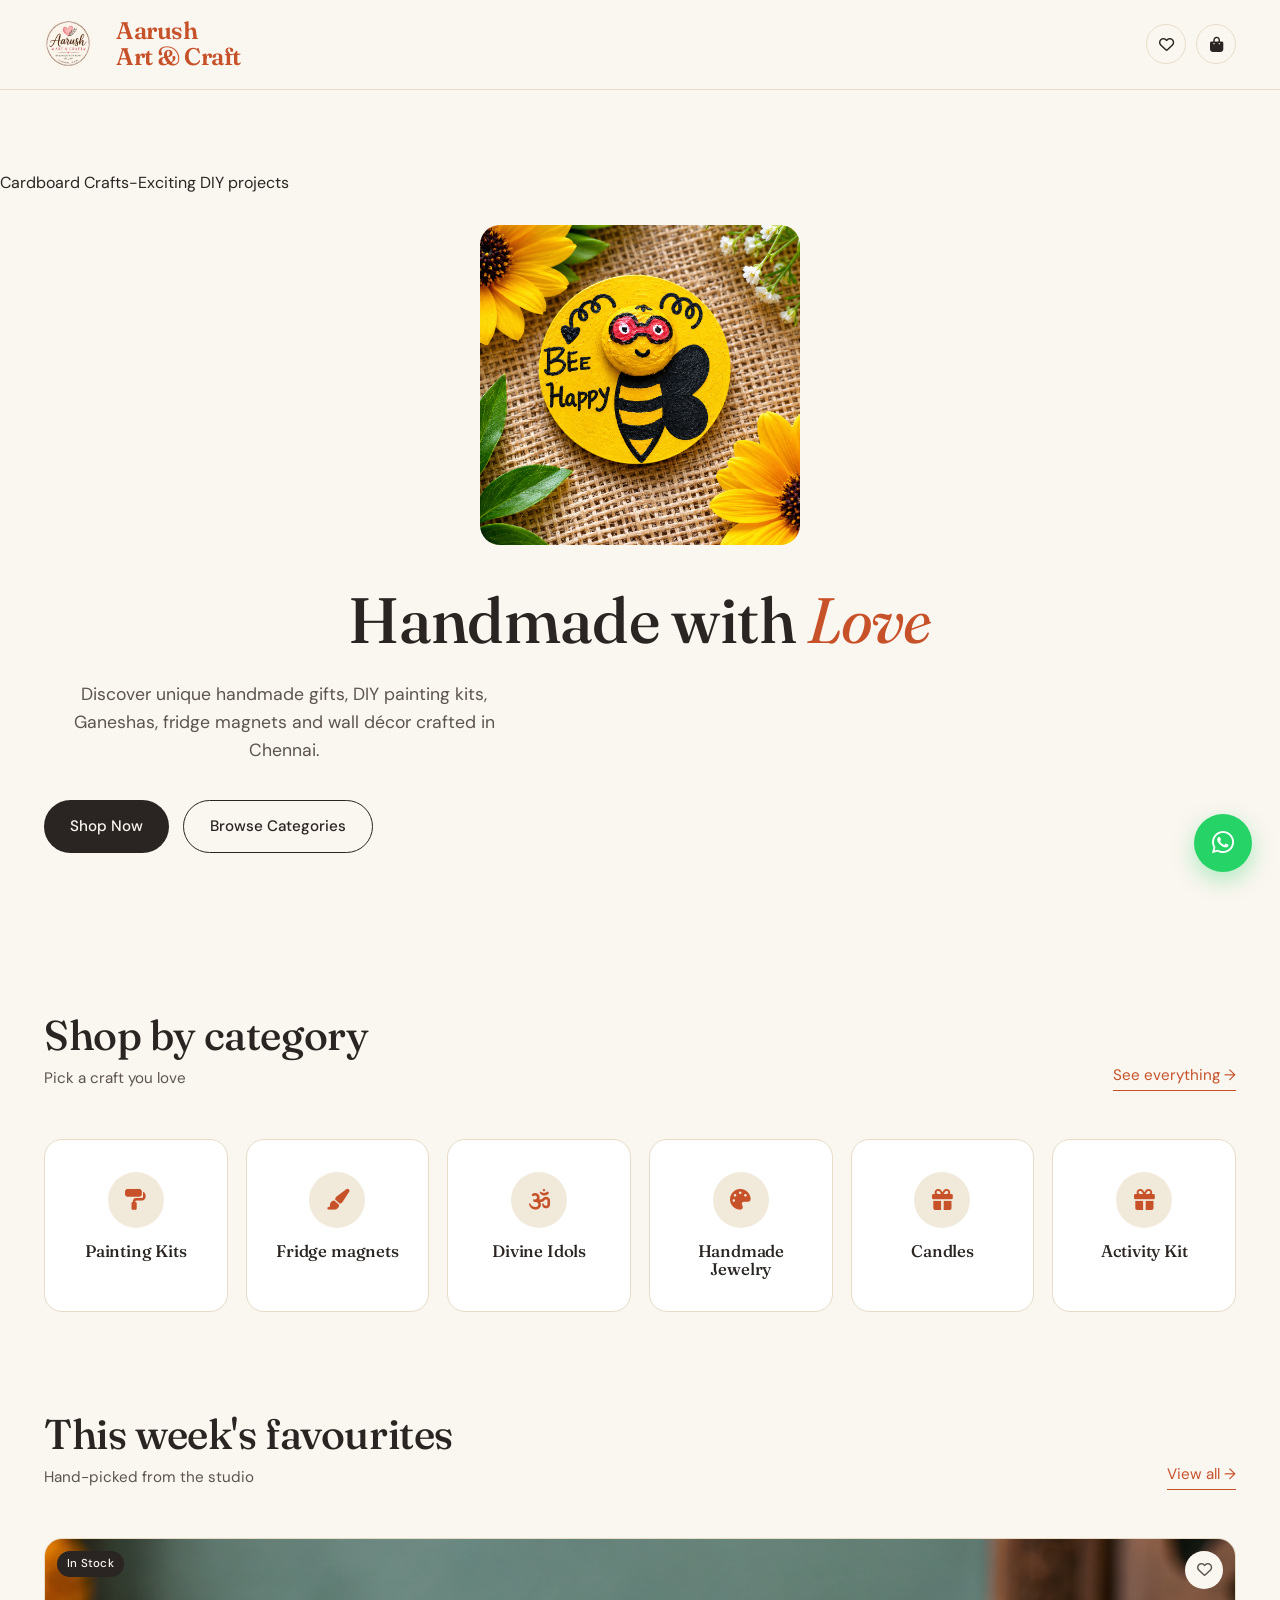
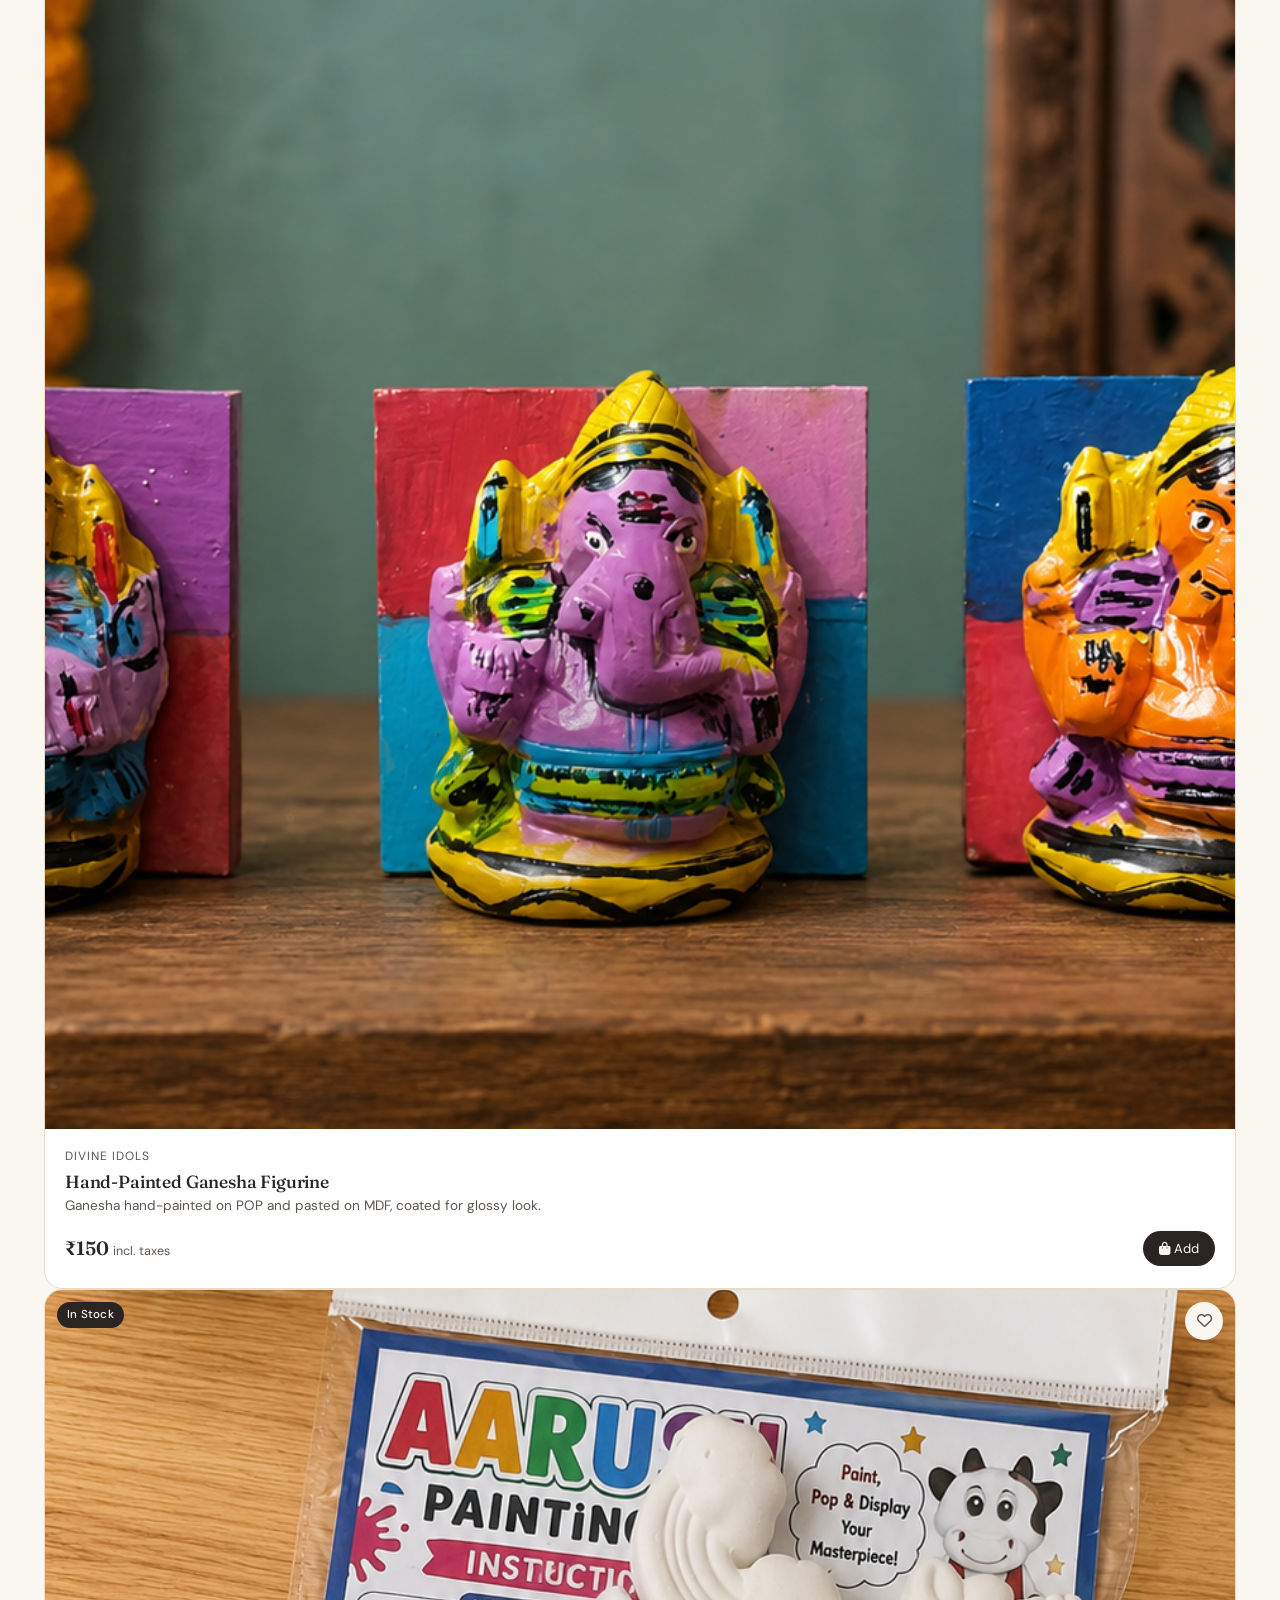
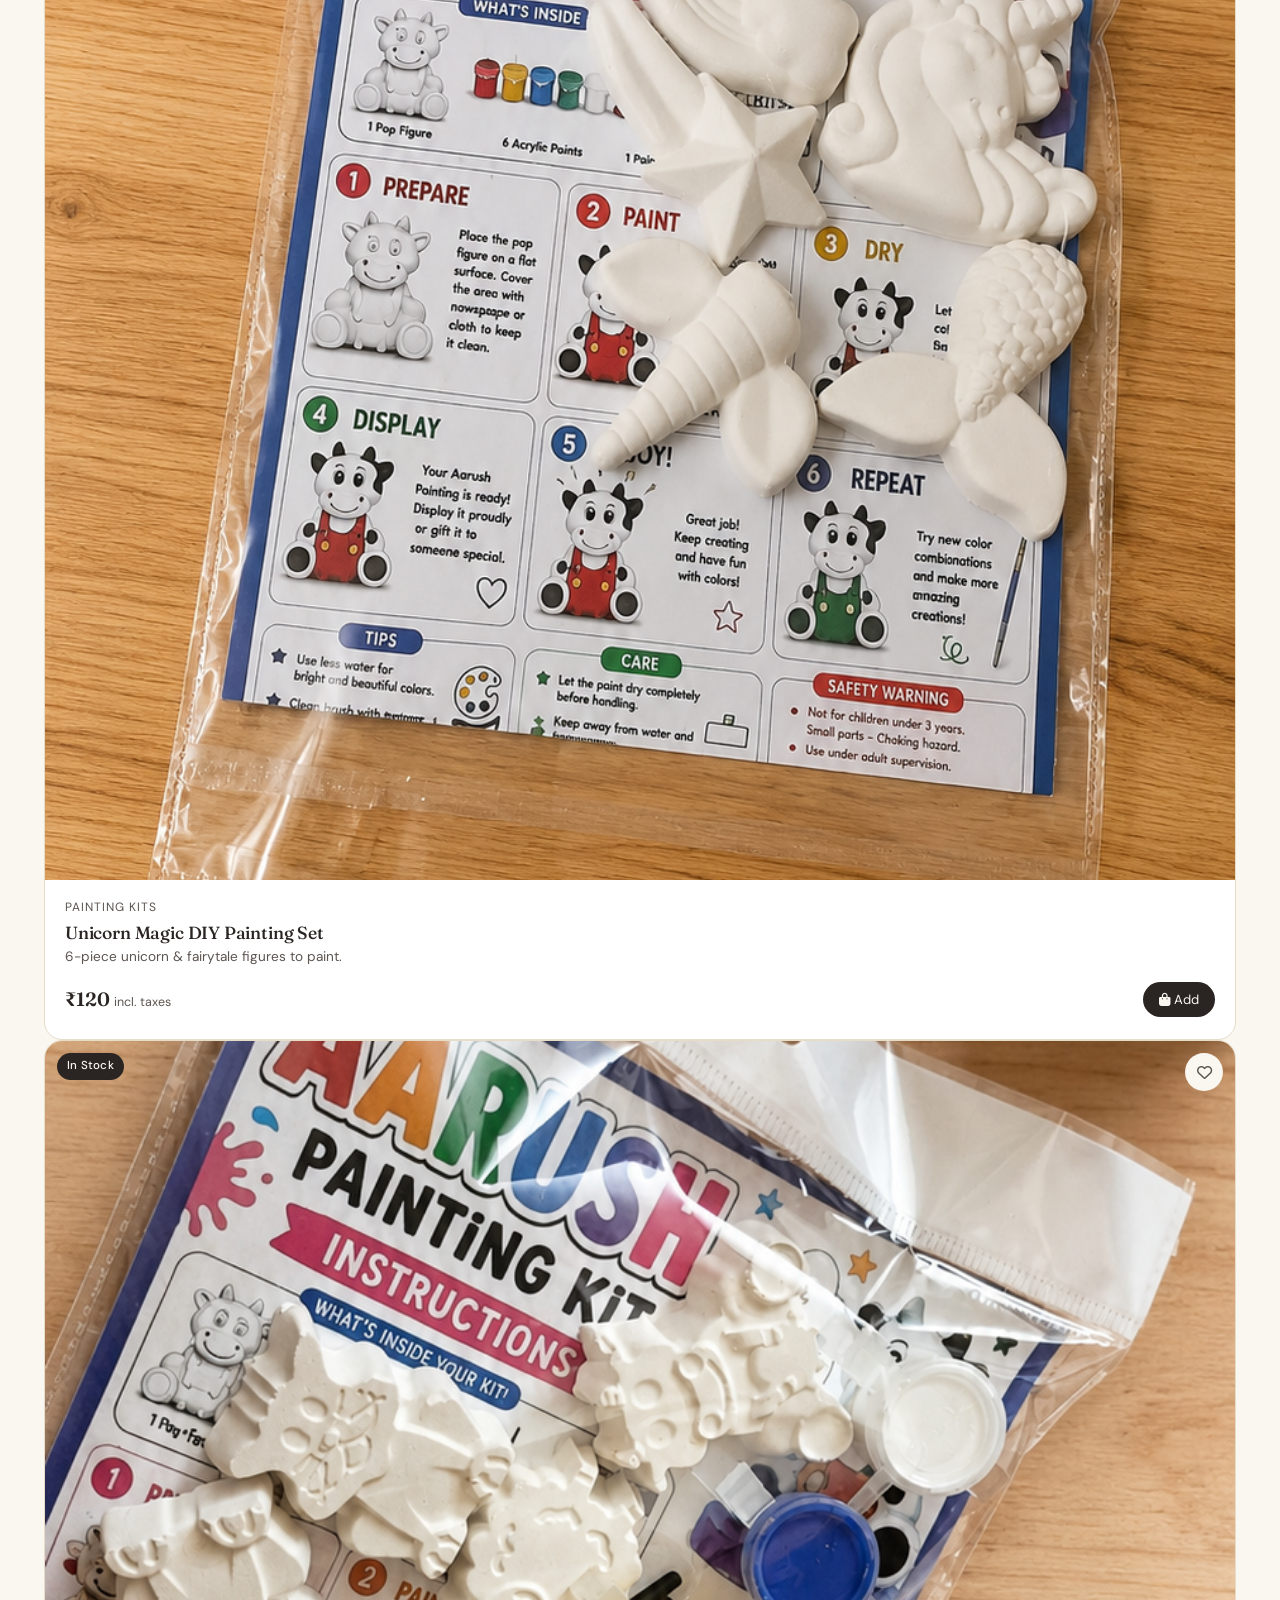
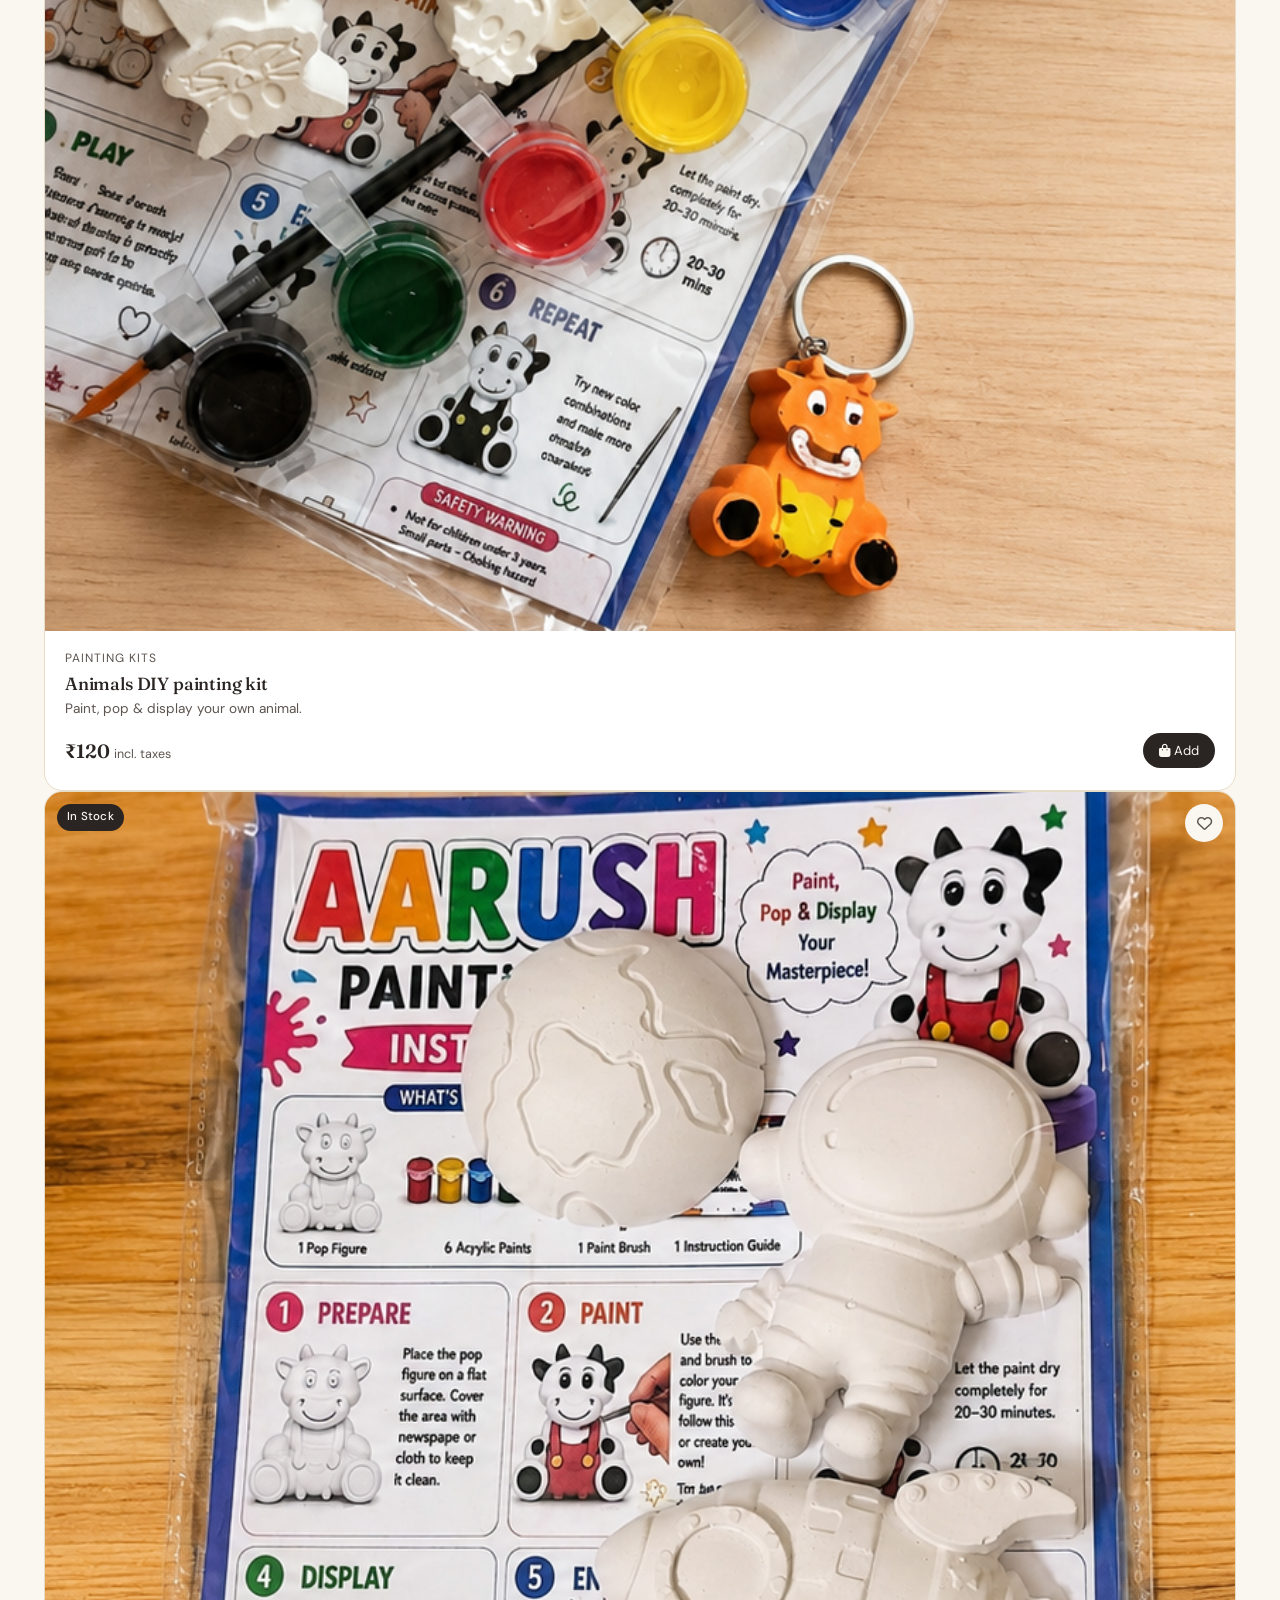
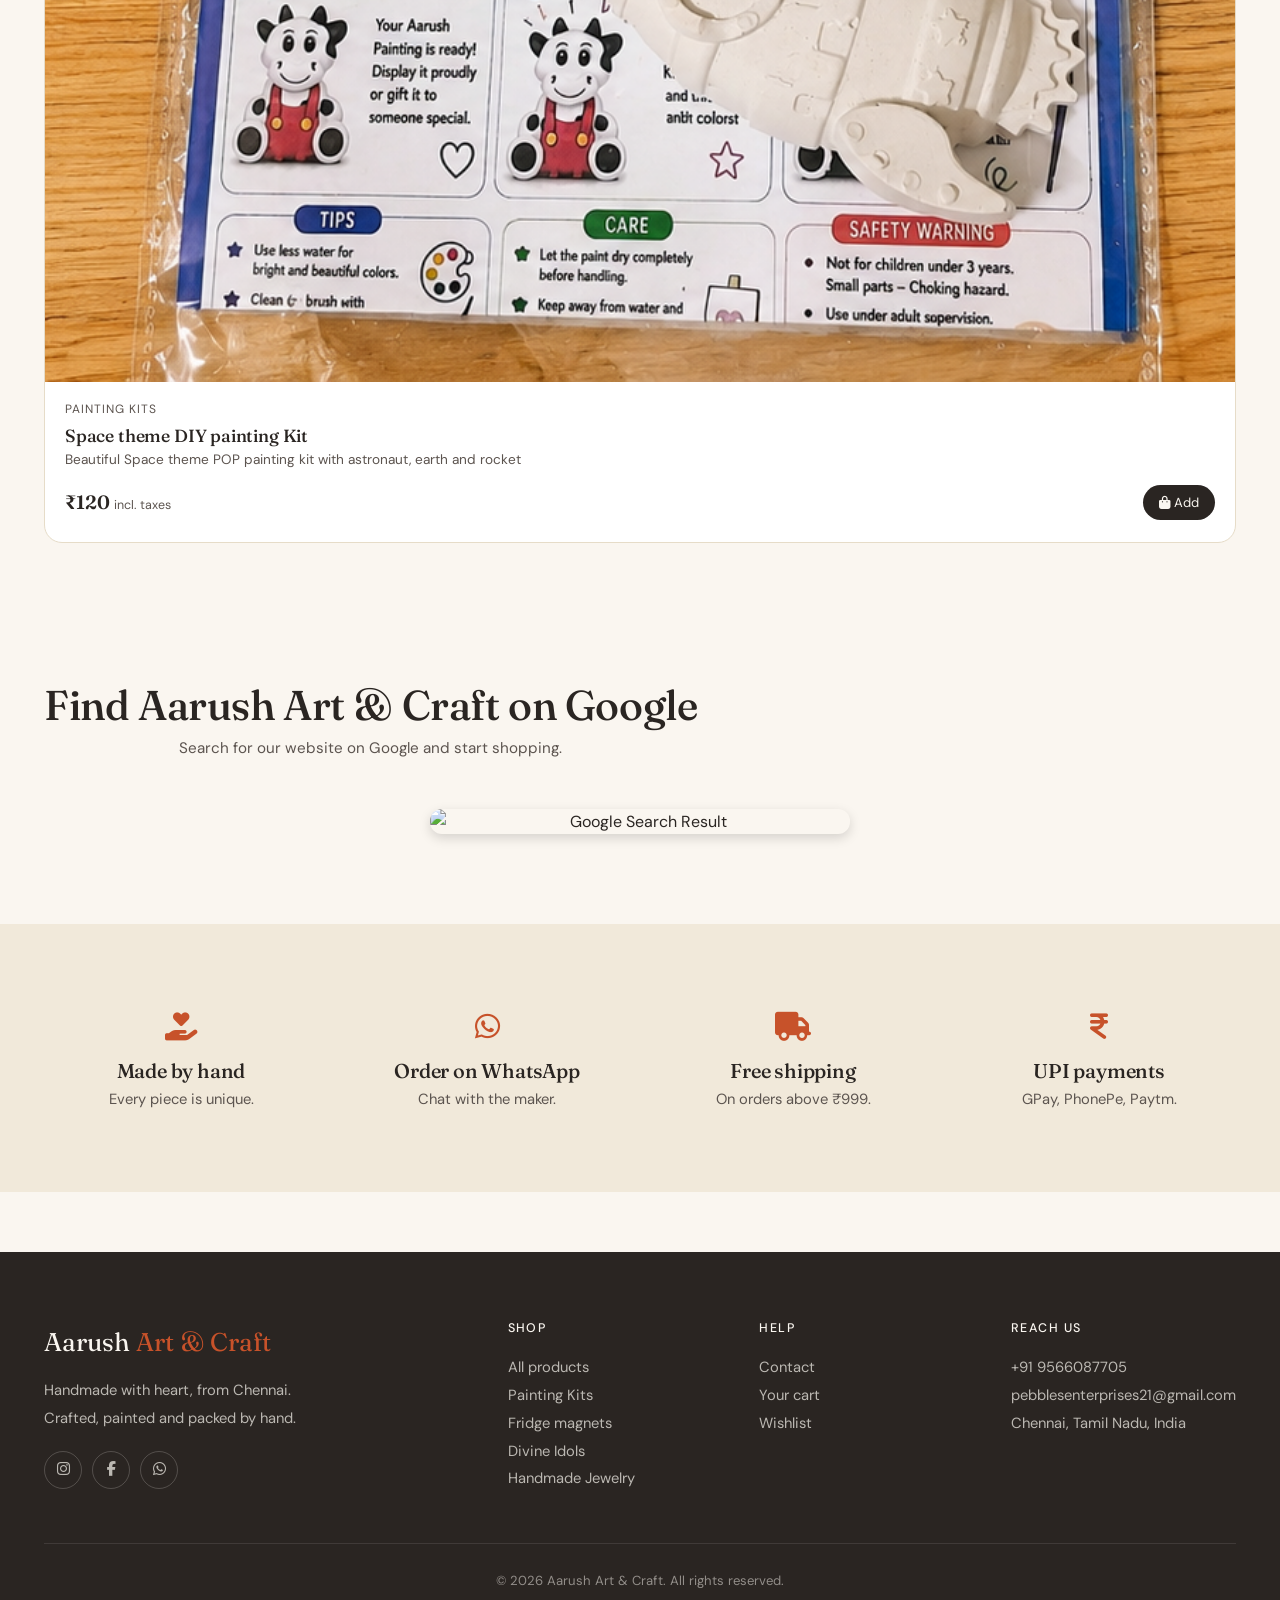
==== commit 45d5541d: "Modify Cardboard Crafts link in index.html Updated link for Cardboard Crafts section to include a de" ====
--- a/index.html
+++ b/index.html
@@ -49,7 +49,7 @@
         <span class="badge" data-cart-count style="display:none">0</span>
       </a>
       
-<a href="cardboard-crafts.html">Cardboard Crafts</a>
+
       <button class="menu-toggle" id="menuBtn" aria-label="Menu">
         <i class="fa-solid fa-bars"></i>
       </button>
@@ -119,6 +119,7 @@
 </div>
 
   <section class="hero">
+    <a href="cardboard-crafts.html">Cardboard Crafts-Exciting DIY projects</a>
     <div class="hero-slider">
     <img id="sliderImage" src="image/BEe Happy Fridge magnet.png" alt="Aarush Art & Craft">
 </div>
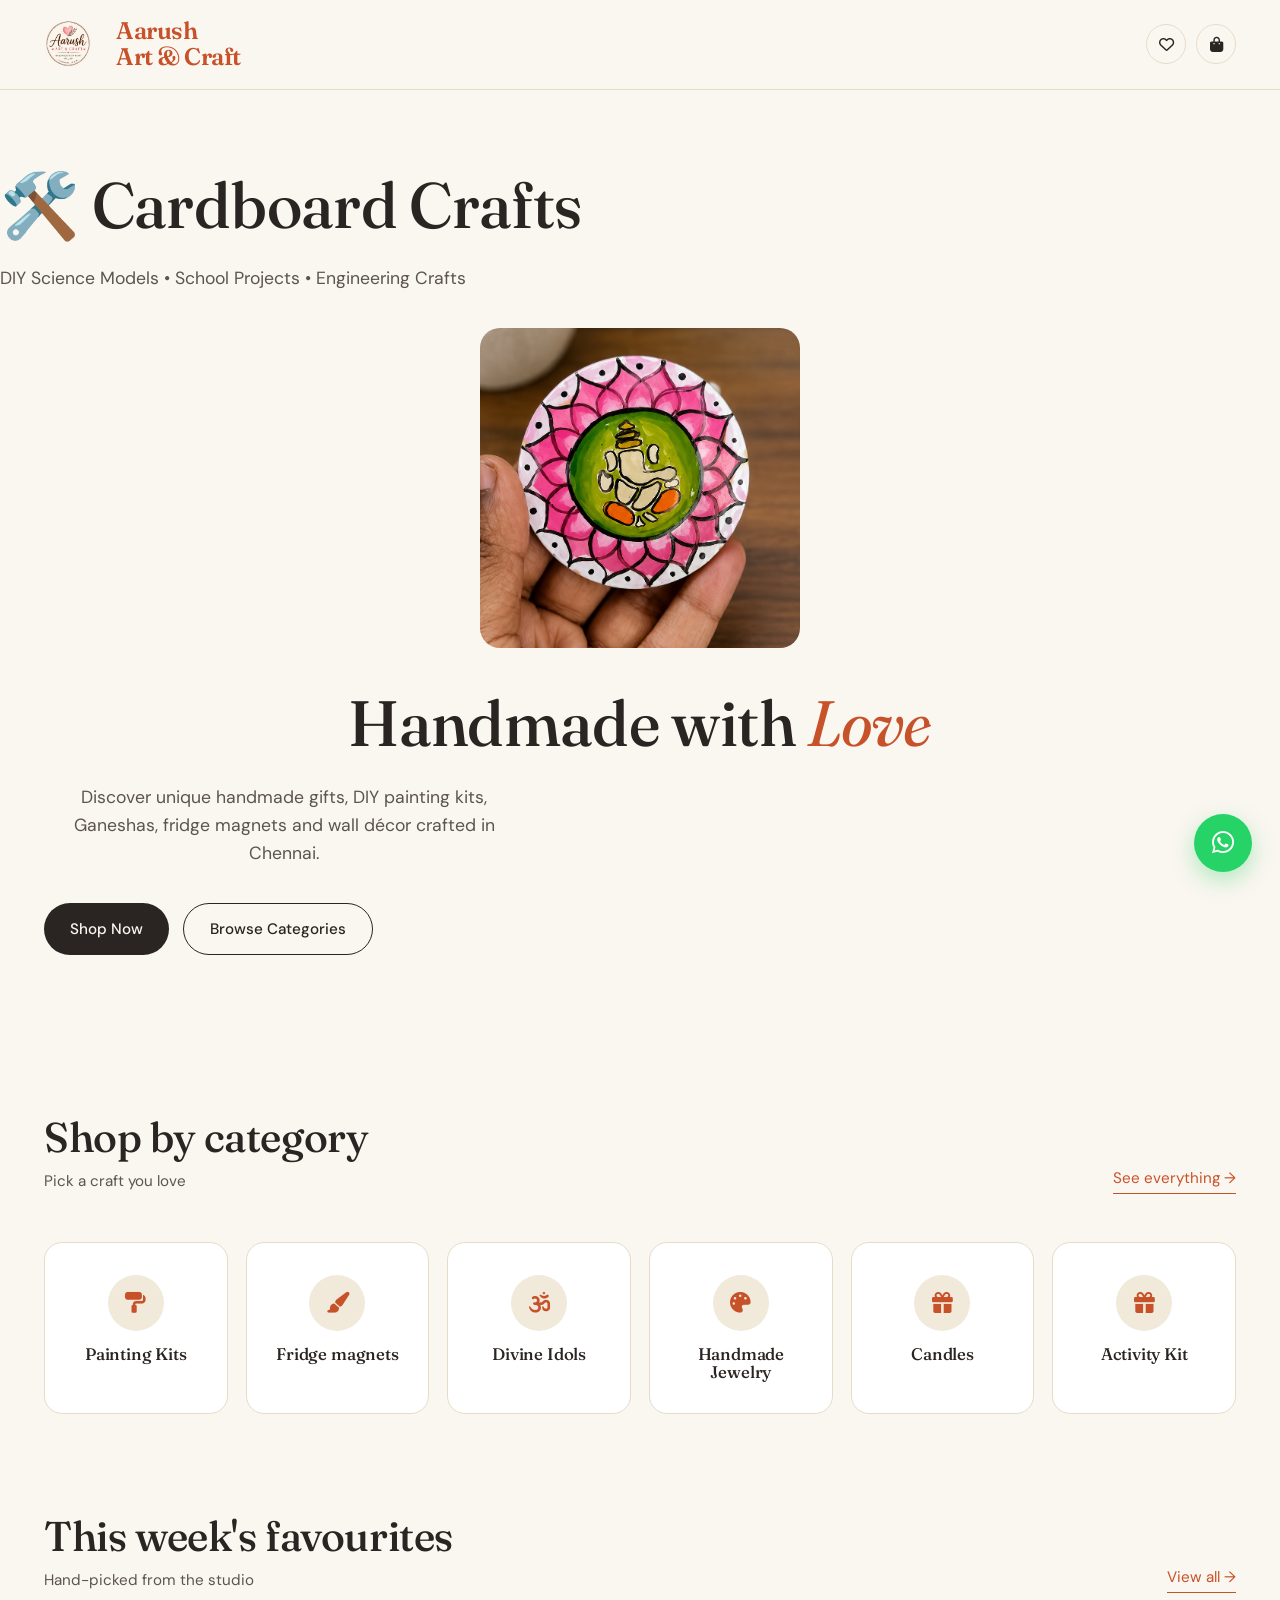
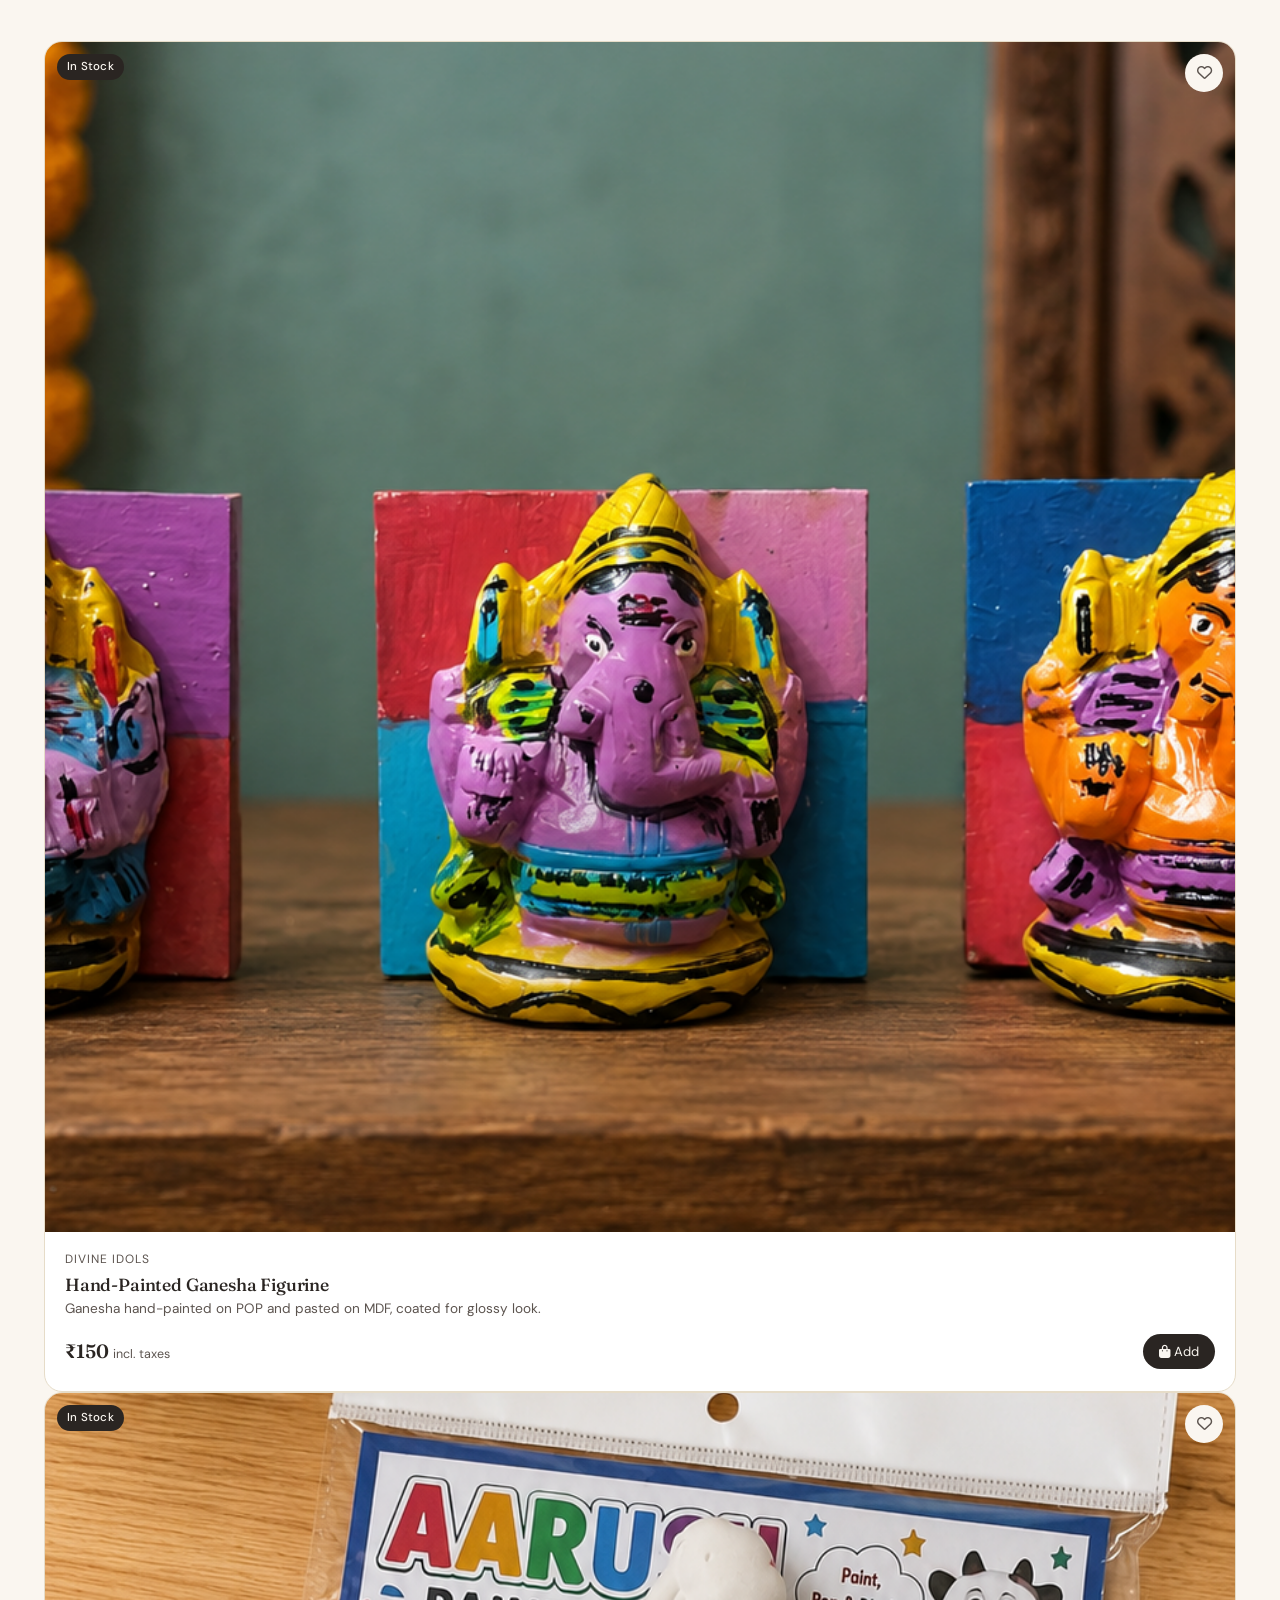
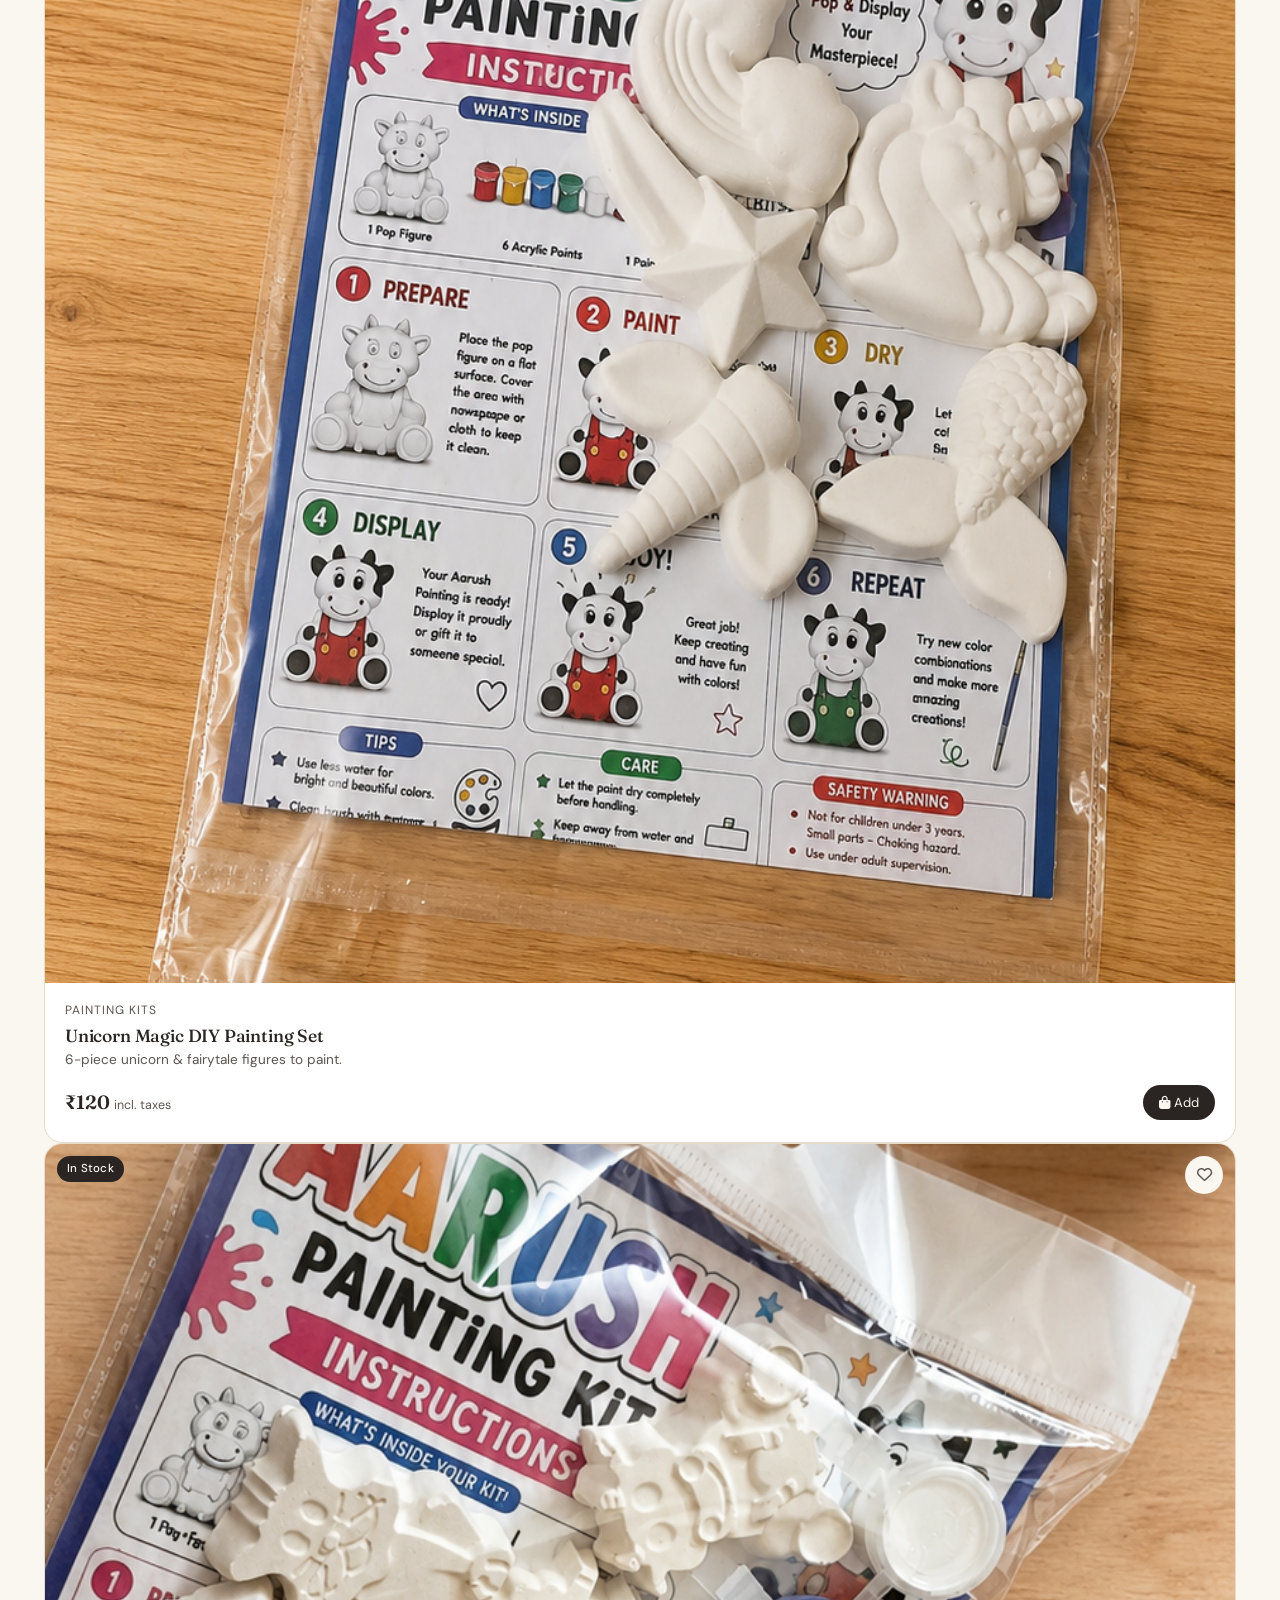
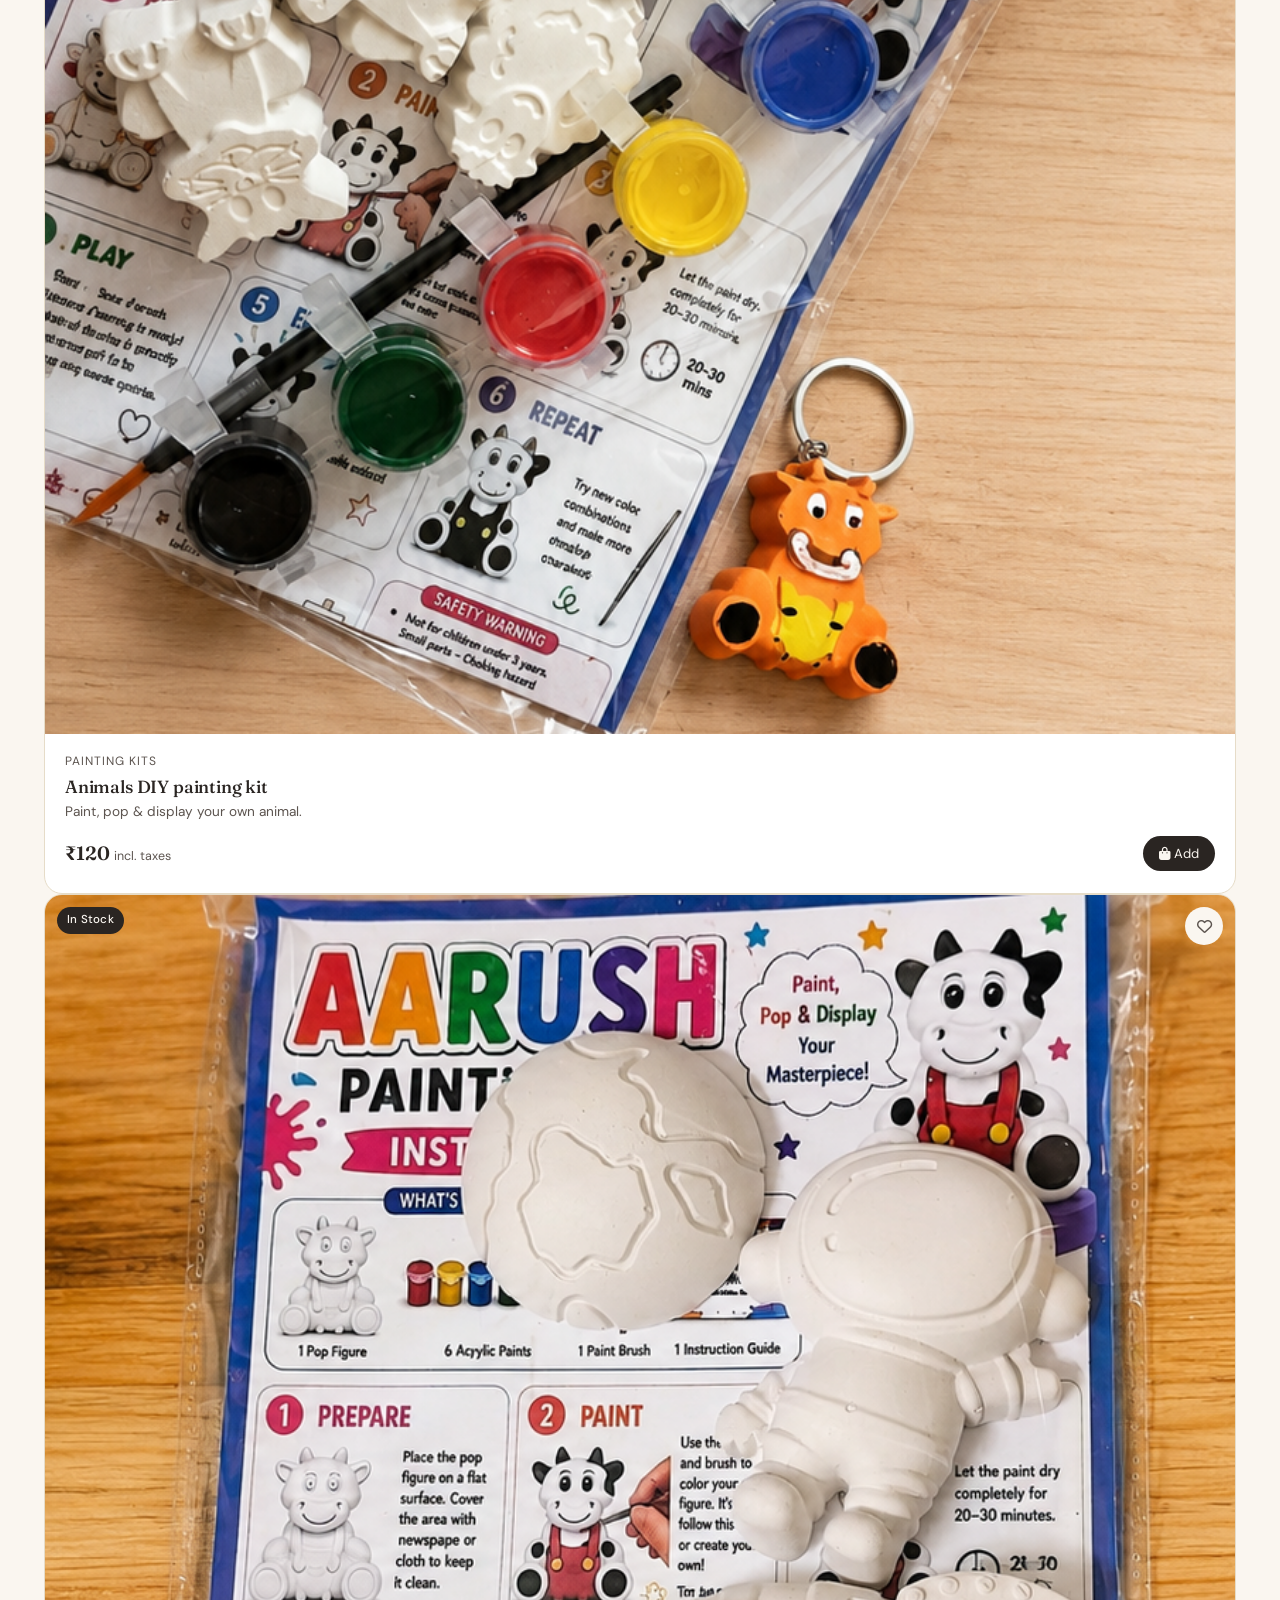
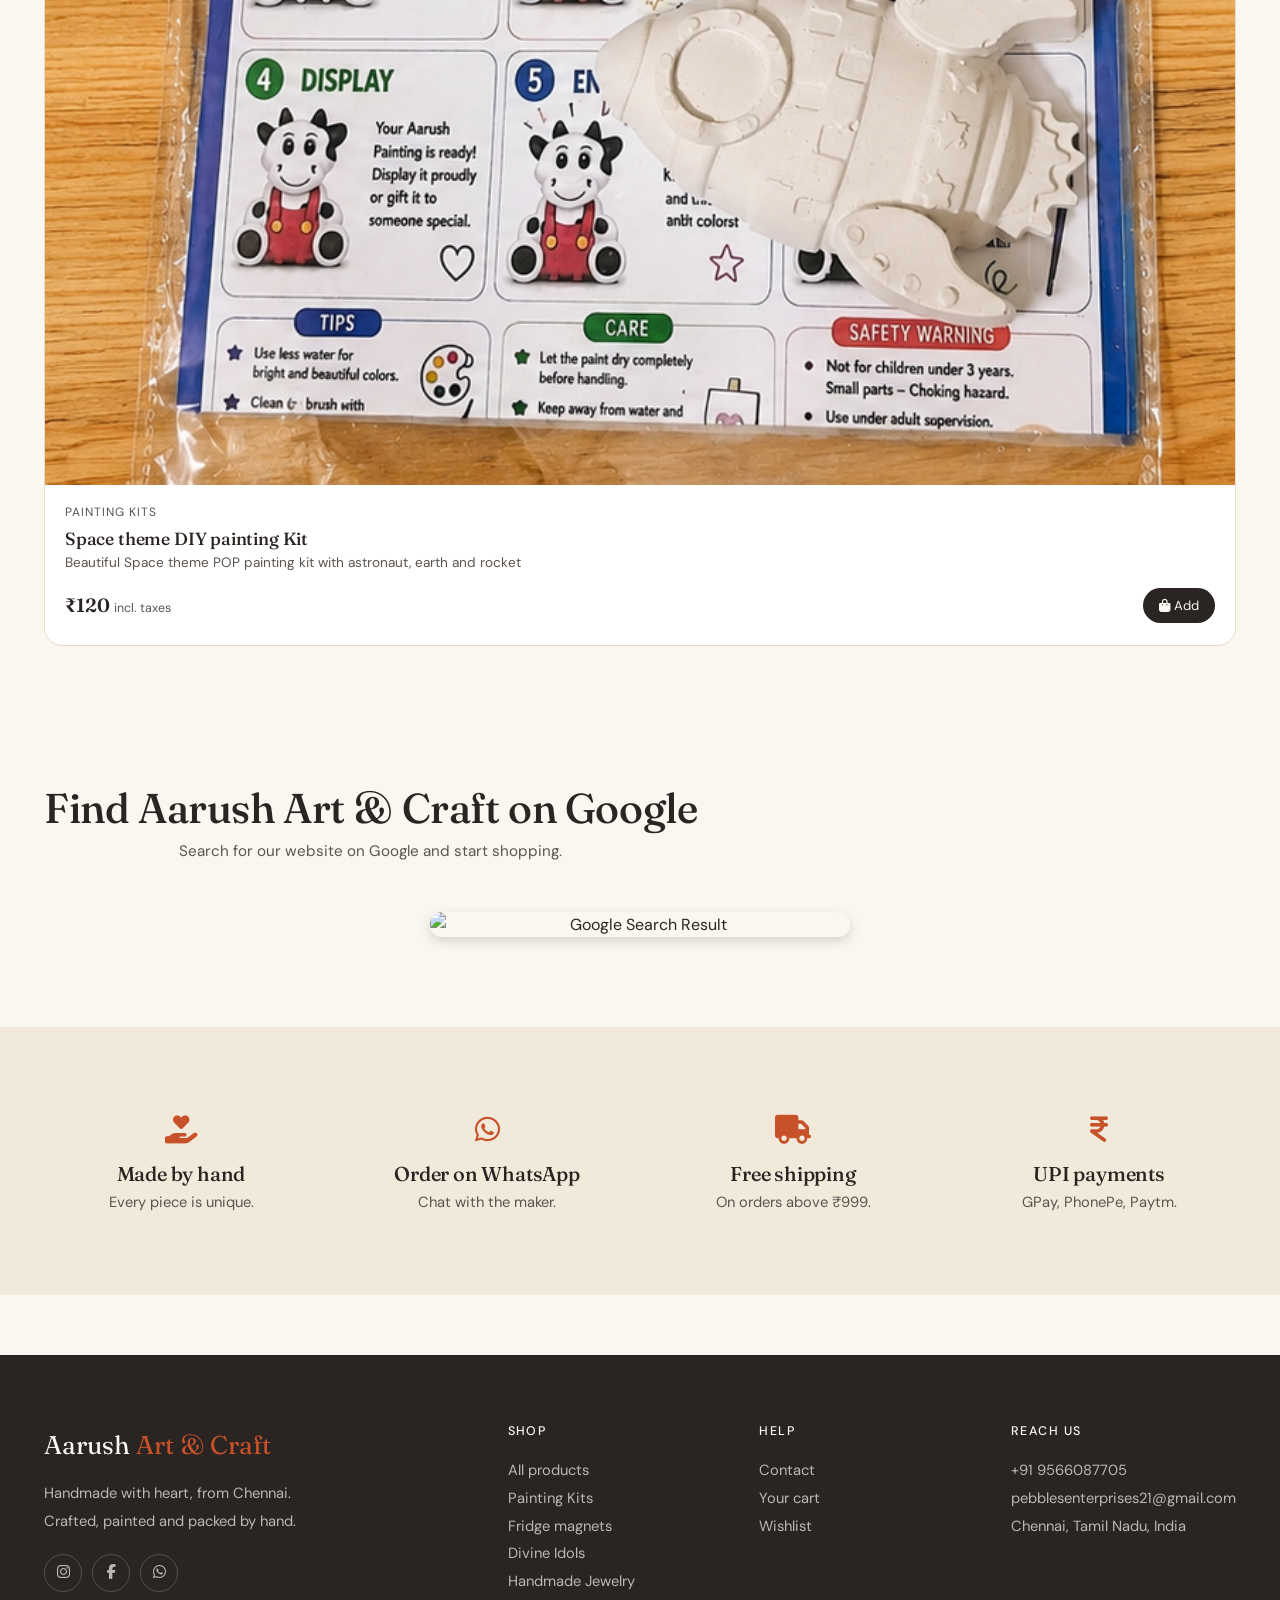
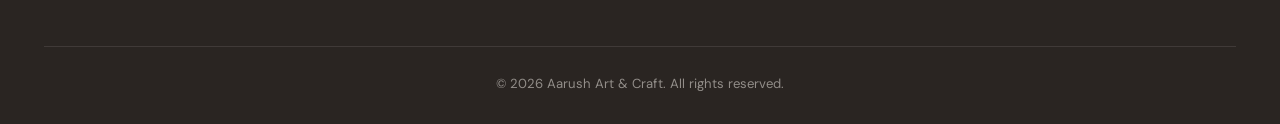
==== commit e3276fa9: "Update Cardboard Crafts link with heading and description" ====
--- a/index.html
+++ b/index.html
@@ -119,7 +119,9 @@
 </div>
 
   <section class="hero">
-    <a href="cardboard-crafts.html">Cardboard Crafts-Exciting DIY projects</a>
+    <a href="cardboard-crafts.html"><h1>🛠️ Cardboard Crafts</h1>
+<p>DIY Science Models • School Projects • Engineering Crafts</p>
+</a>
     <div class="hero-slider">
     <img id="sliderImage" src="image/BEe Happy Fridge magnet.png" alt="Aarush Art & Craft">
 </div>
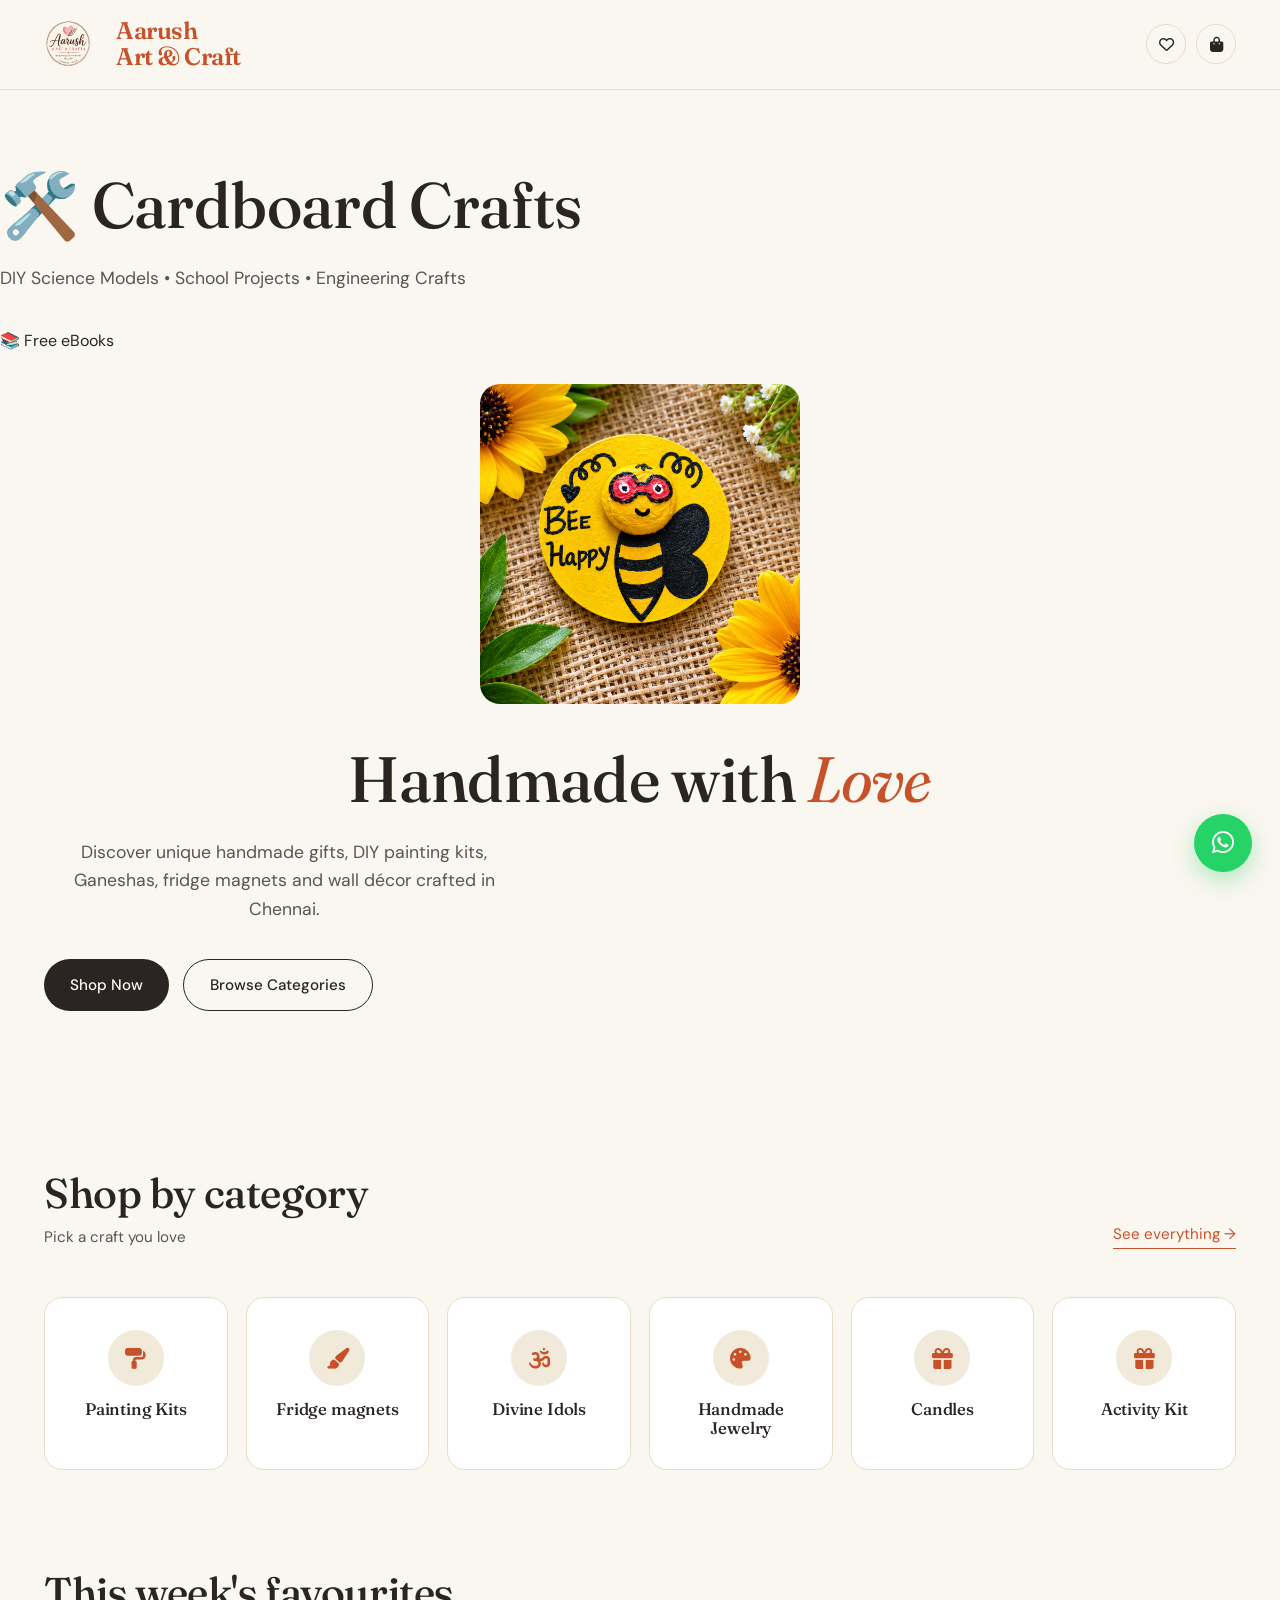
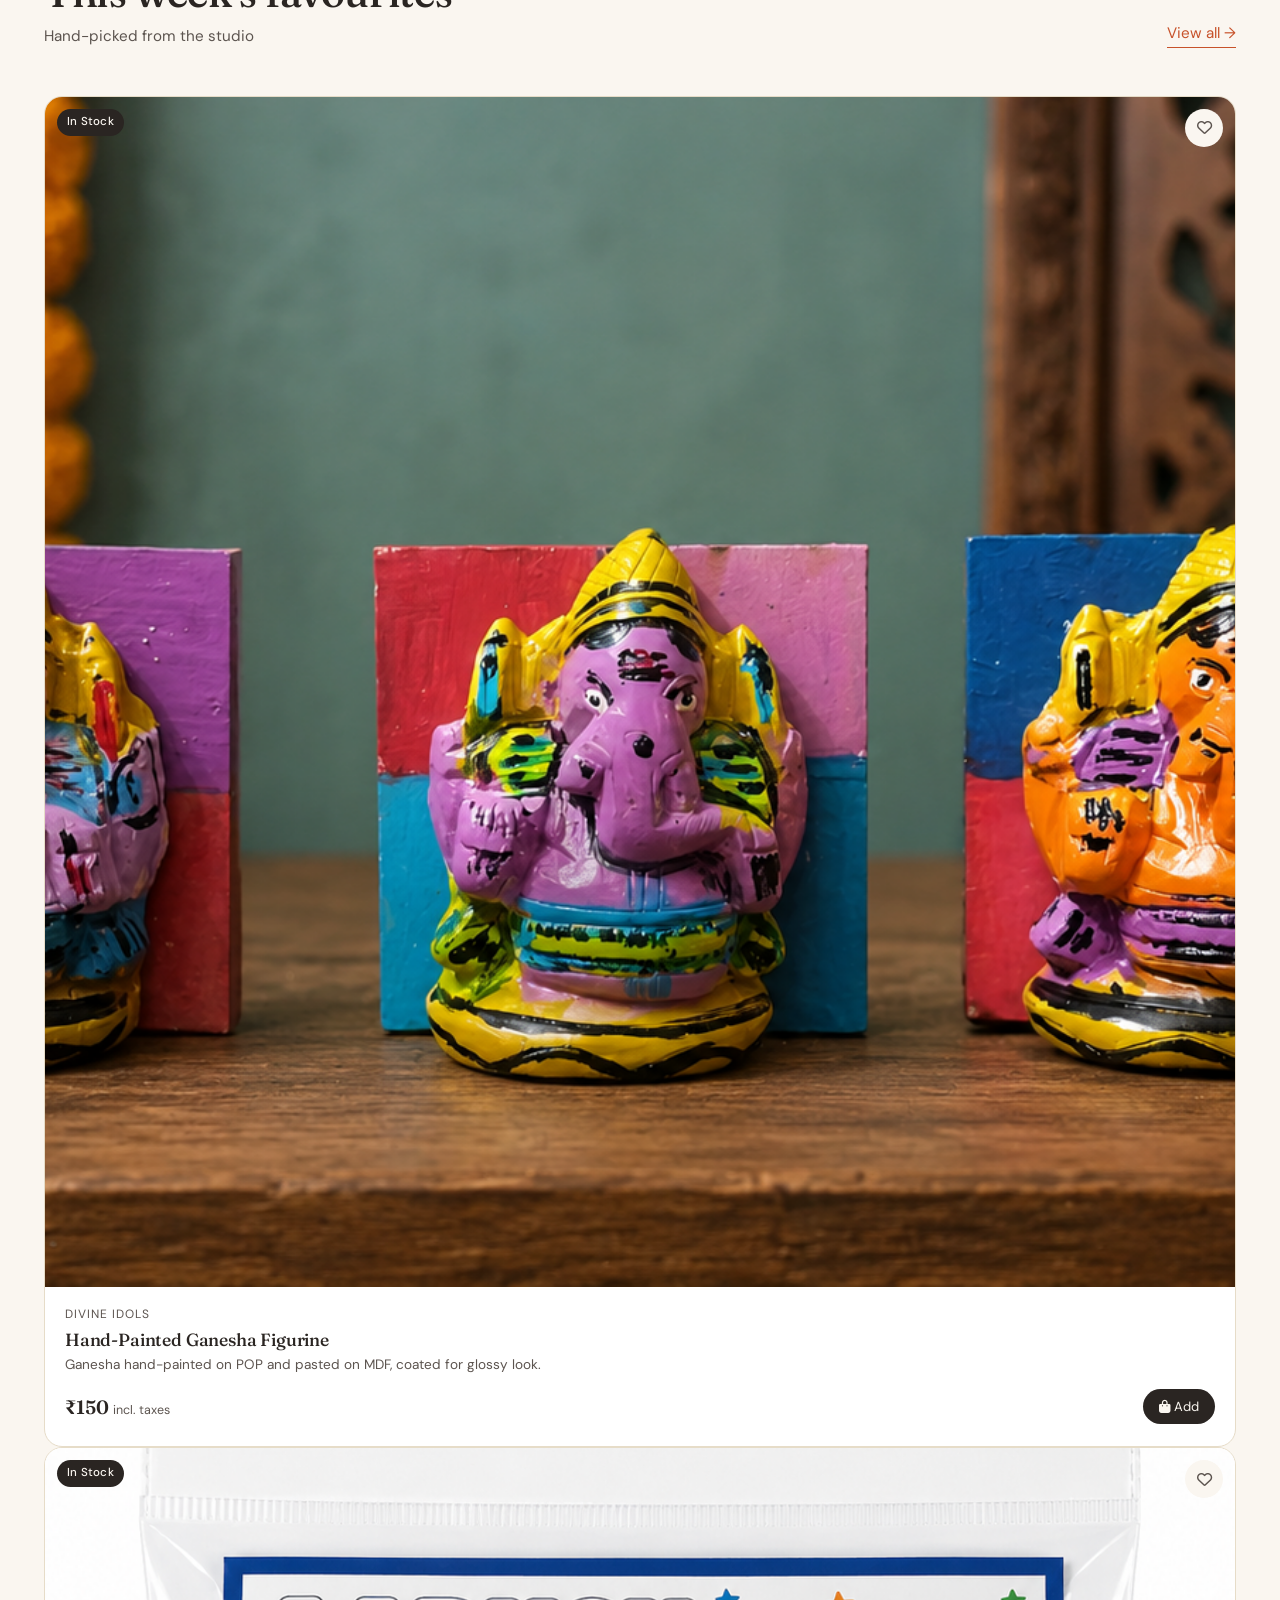
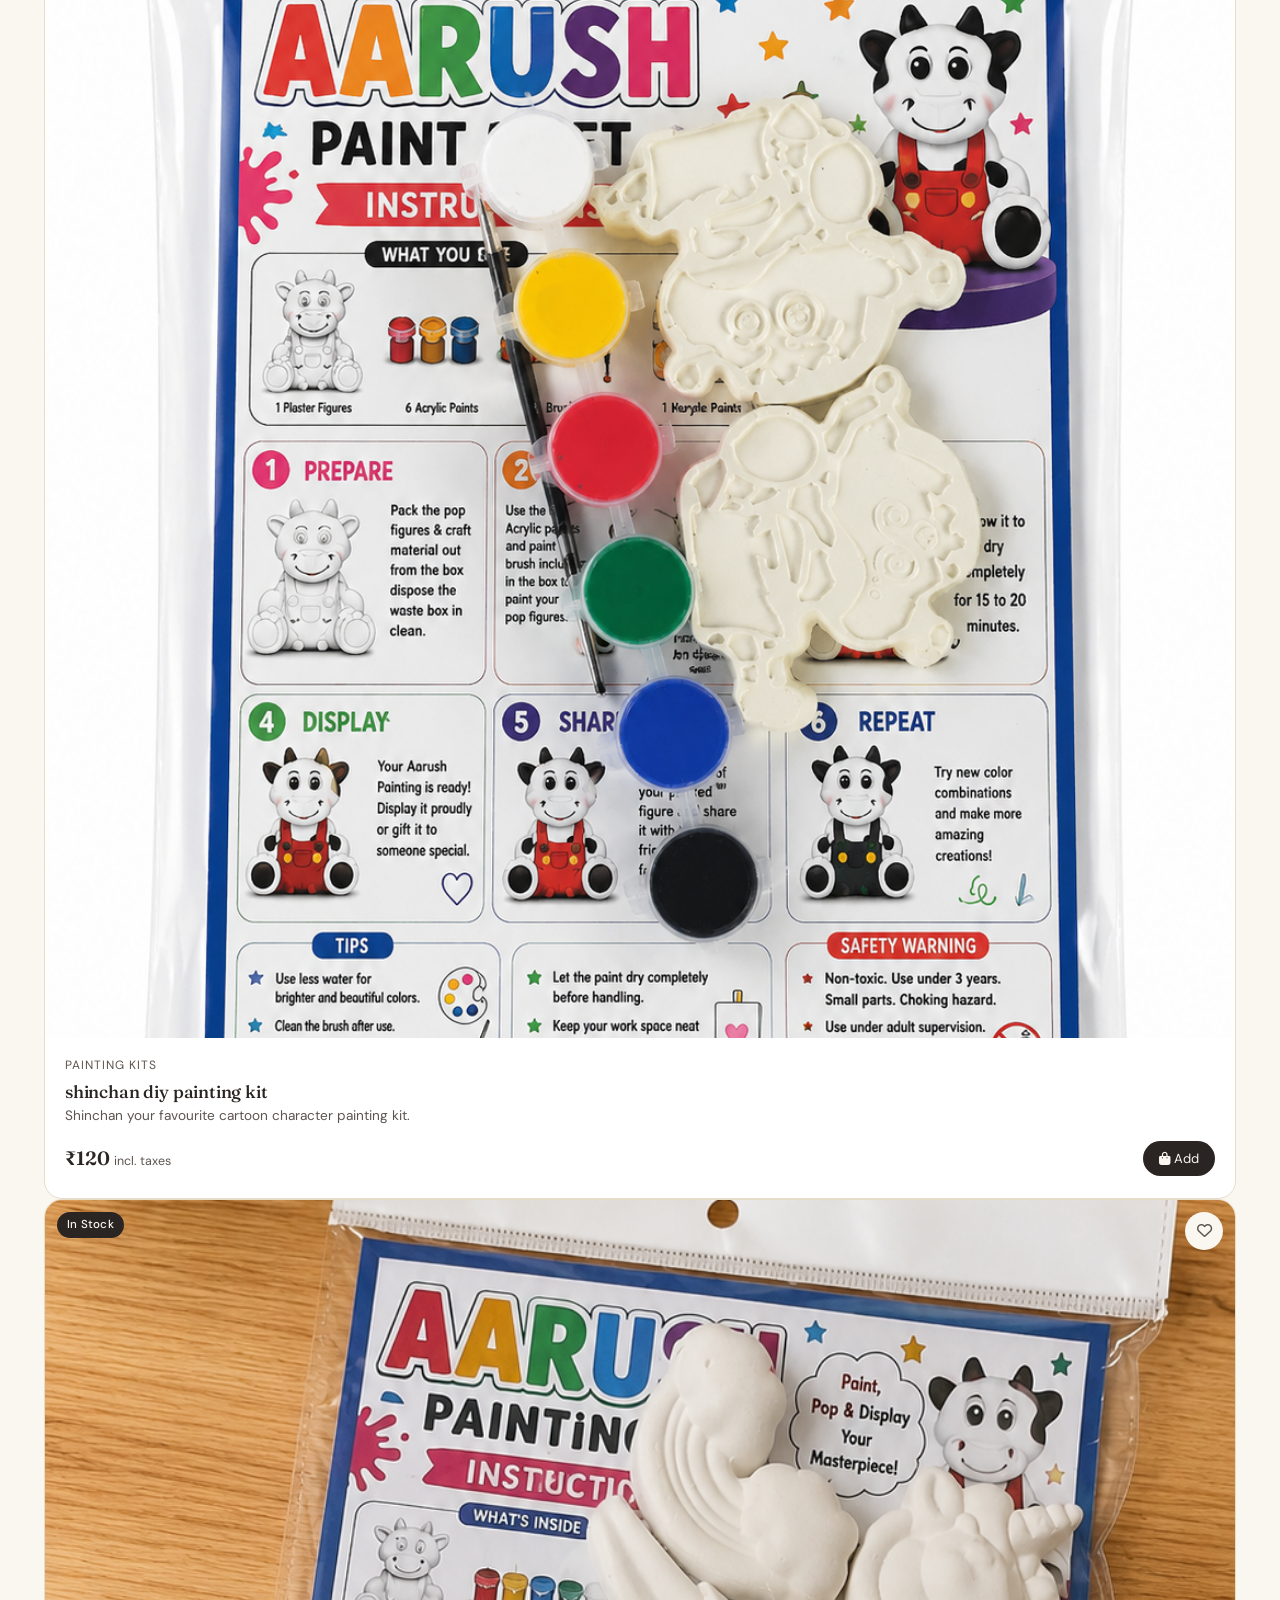
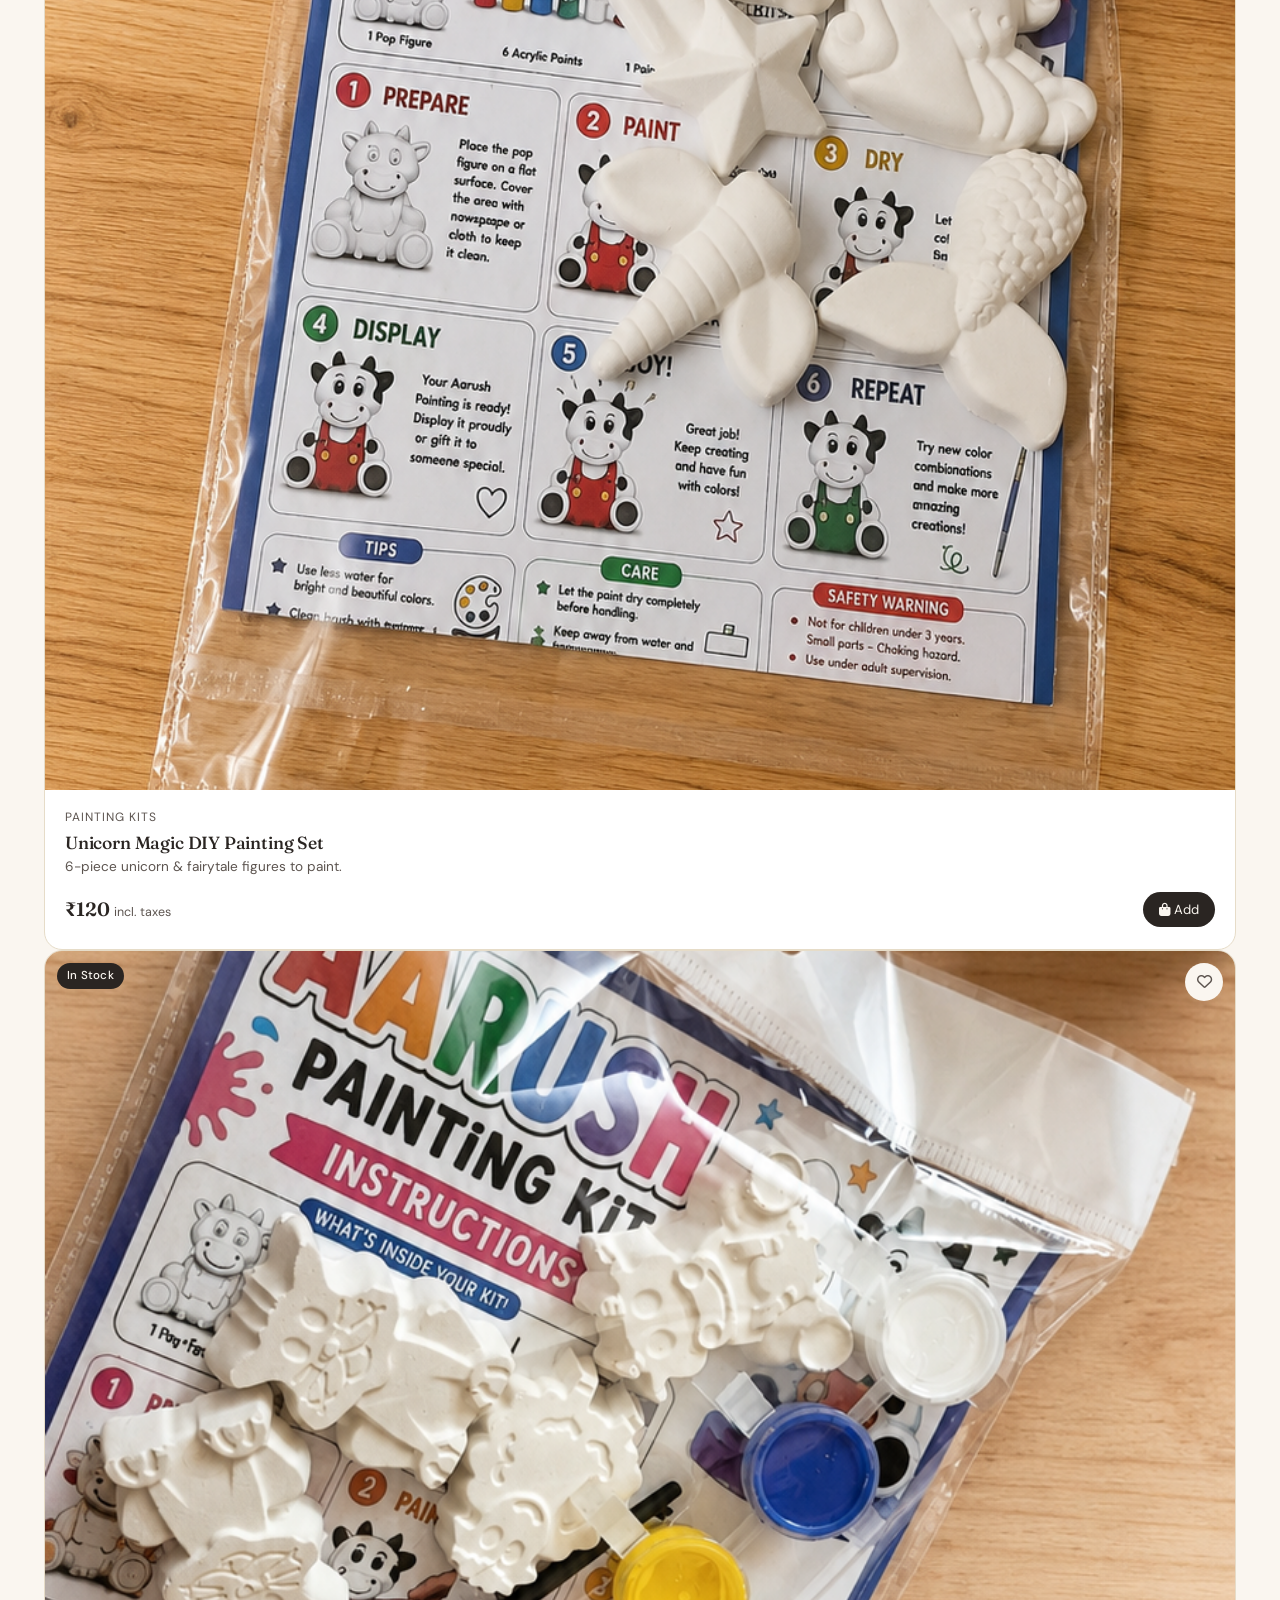
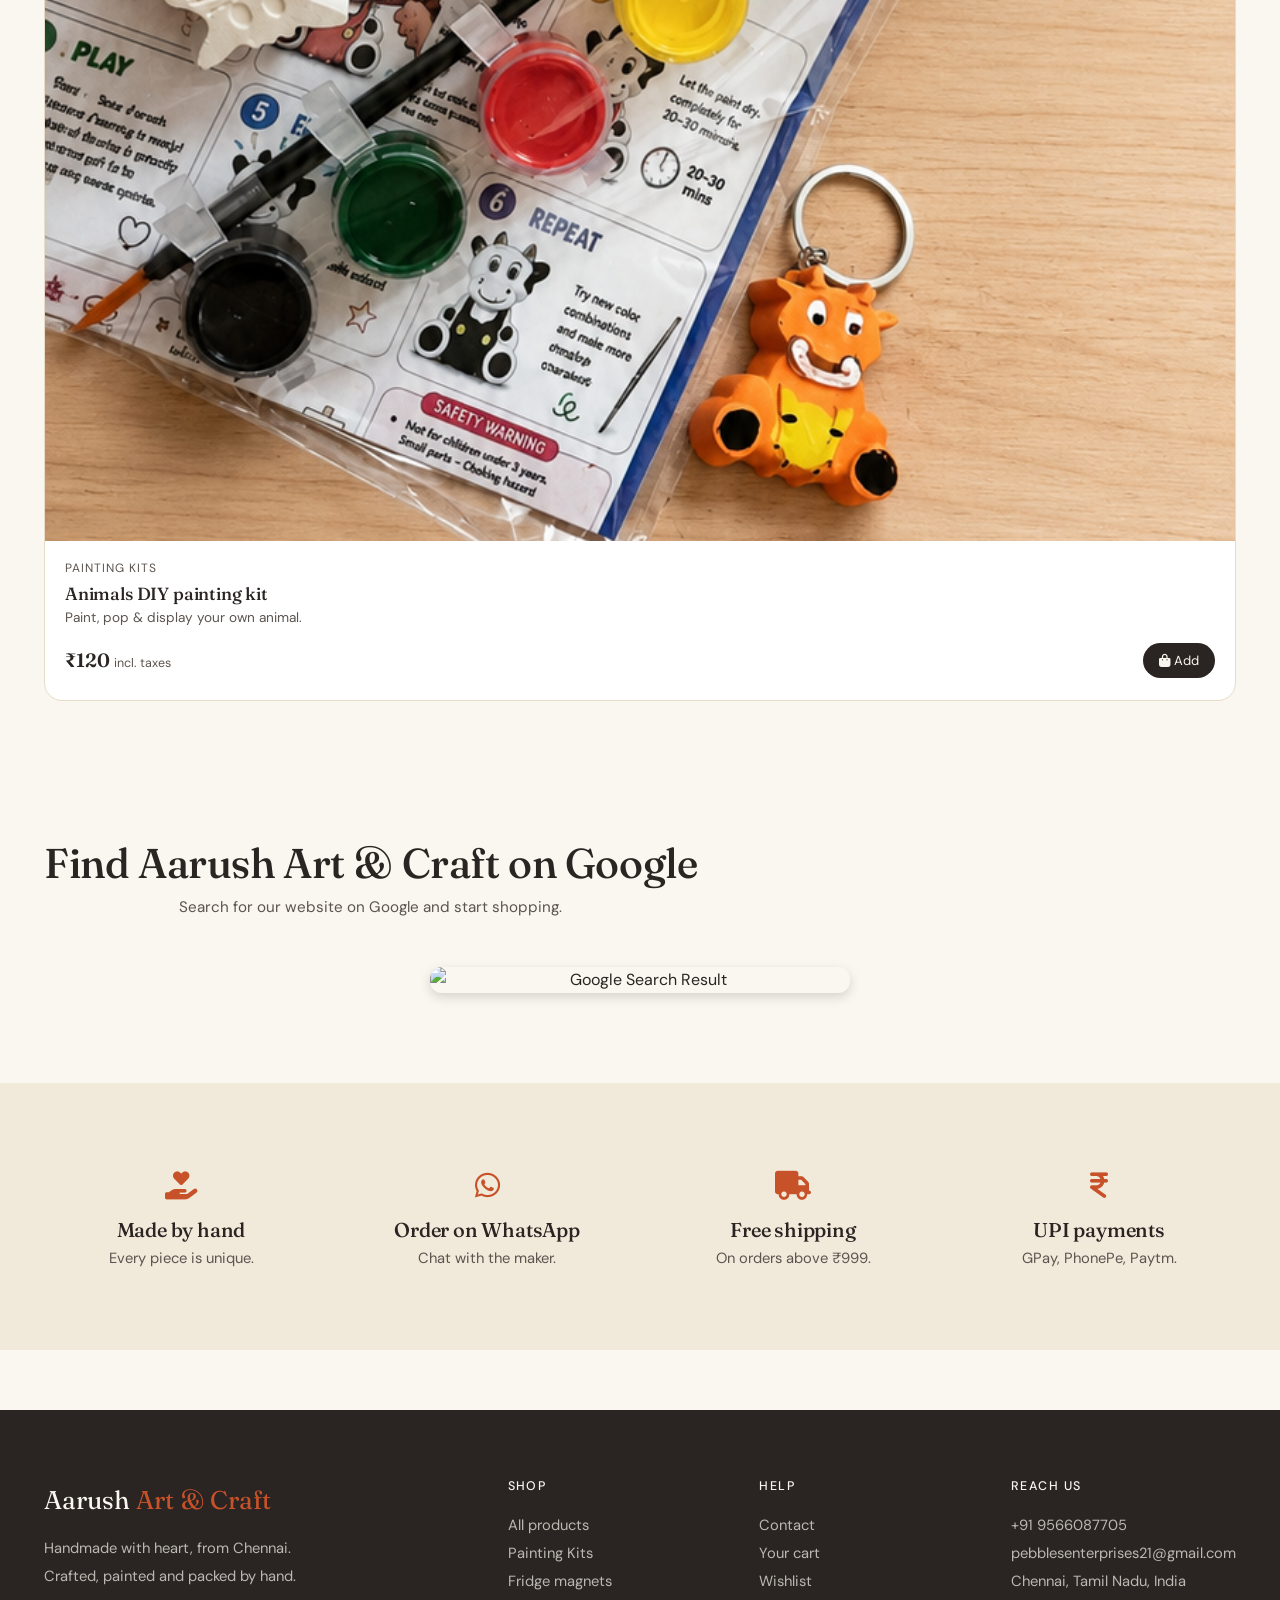
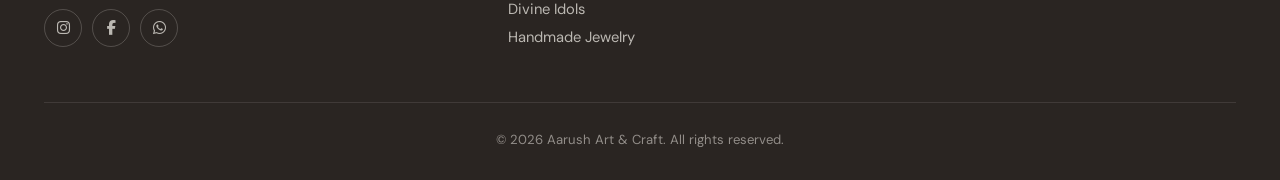
==== commit 0a90e5da: "Add link to Free eBooks in the hero section" ====
--- a/index.html
+++ b/index.html
@@ -122,6 +122,7 @@
     <a href="cardboard-crafts.html"><h1>🛠️ Cardboard Crafts</h1>
 <p>DIY Science Models • School Projects • Engineering Crafts</p>
 </a>
+    <a href="free-ebooks.html">📚 Free eBooks</a>
     <div class="hero-slider">
     <img id="sliderImage" src="image/BEe Happy Fridge magnet.png" alt="Aarush Art & Craft">
 </div>
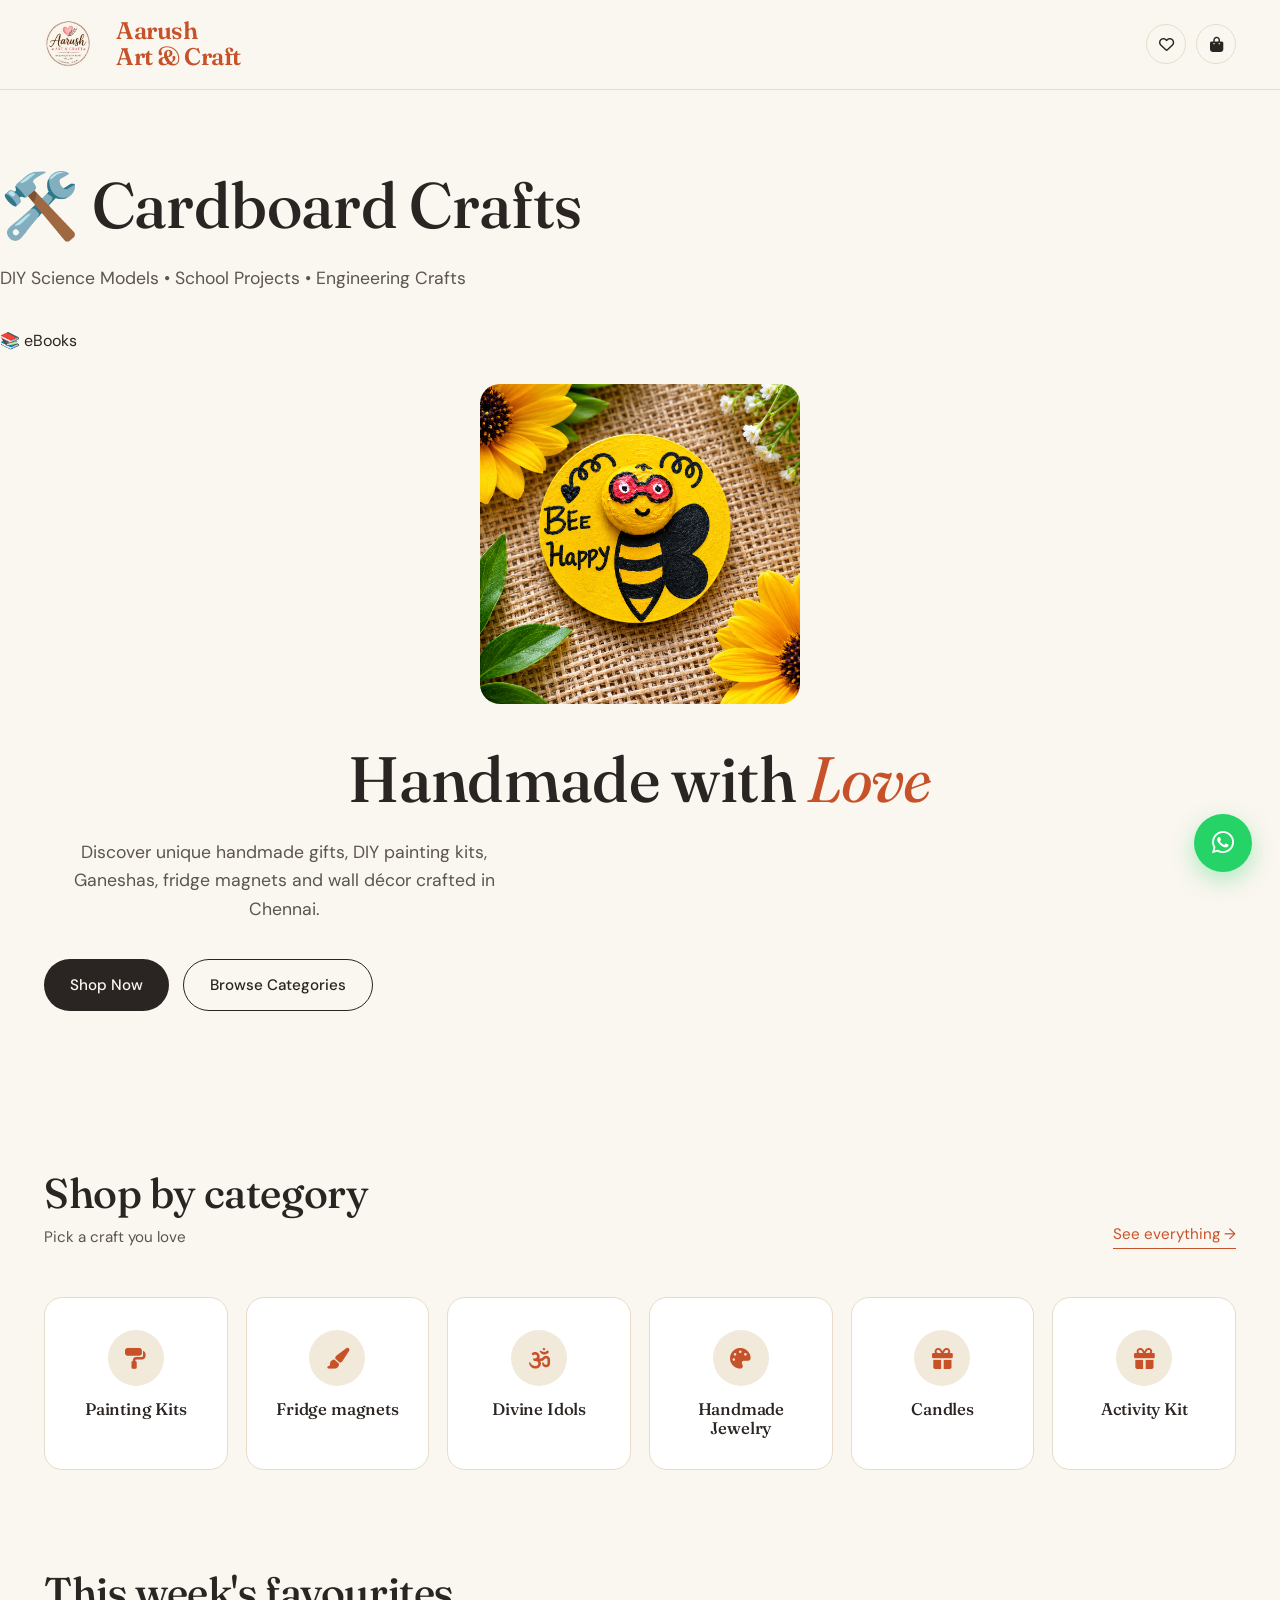
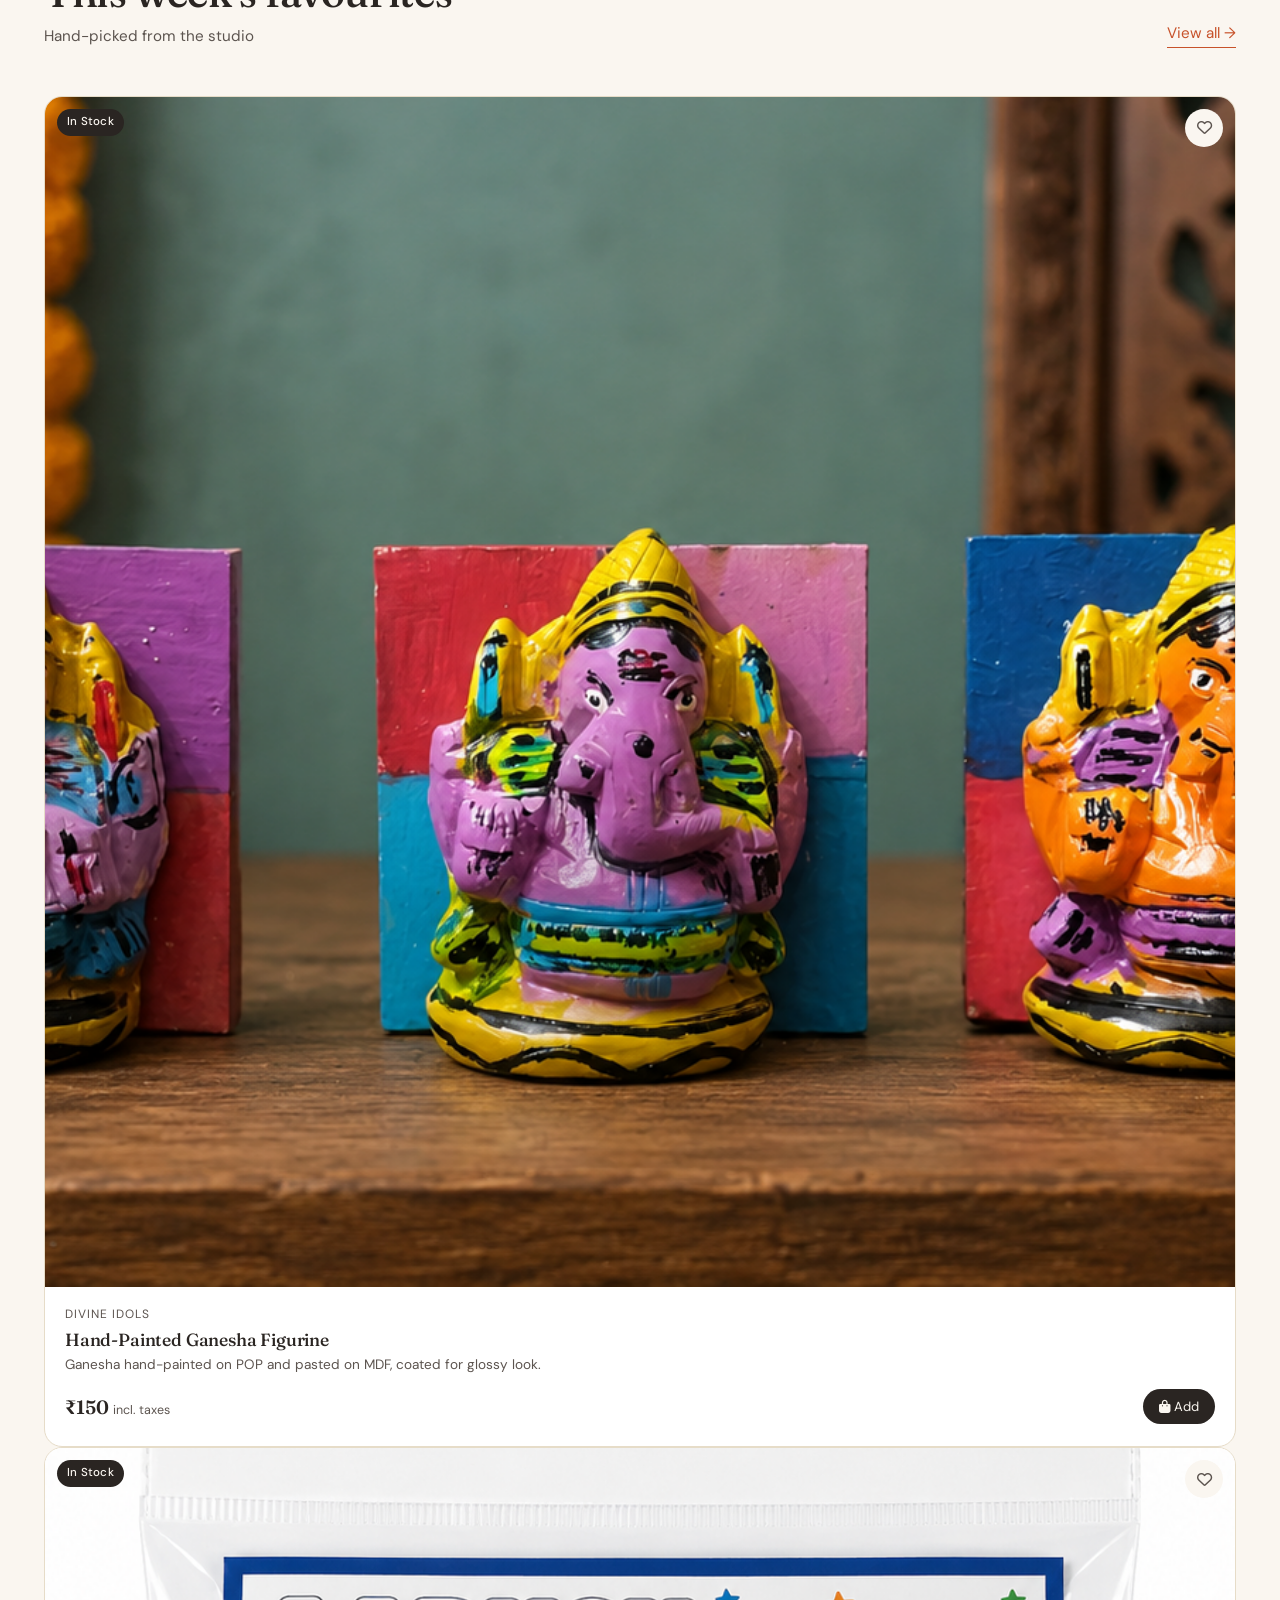
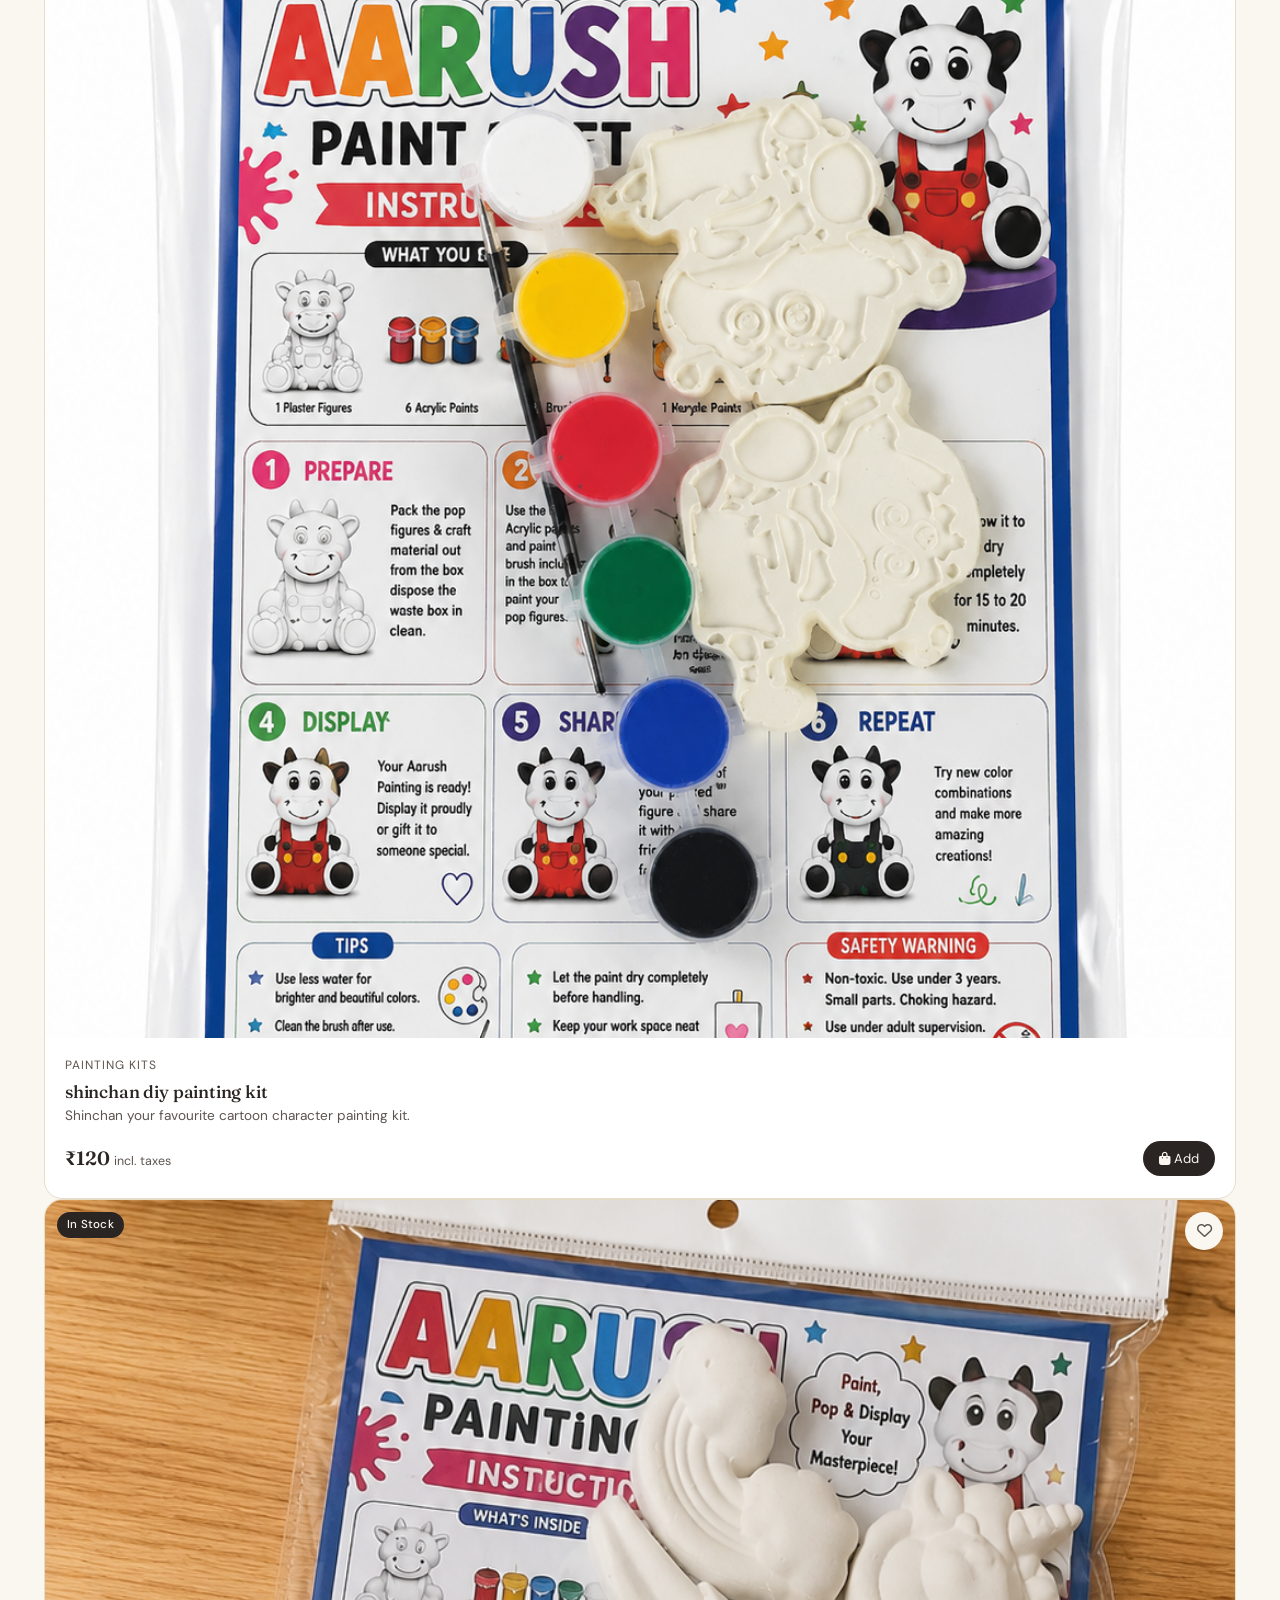
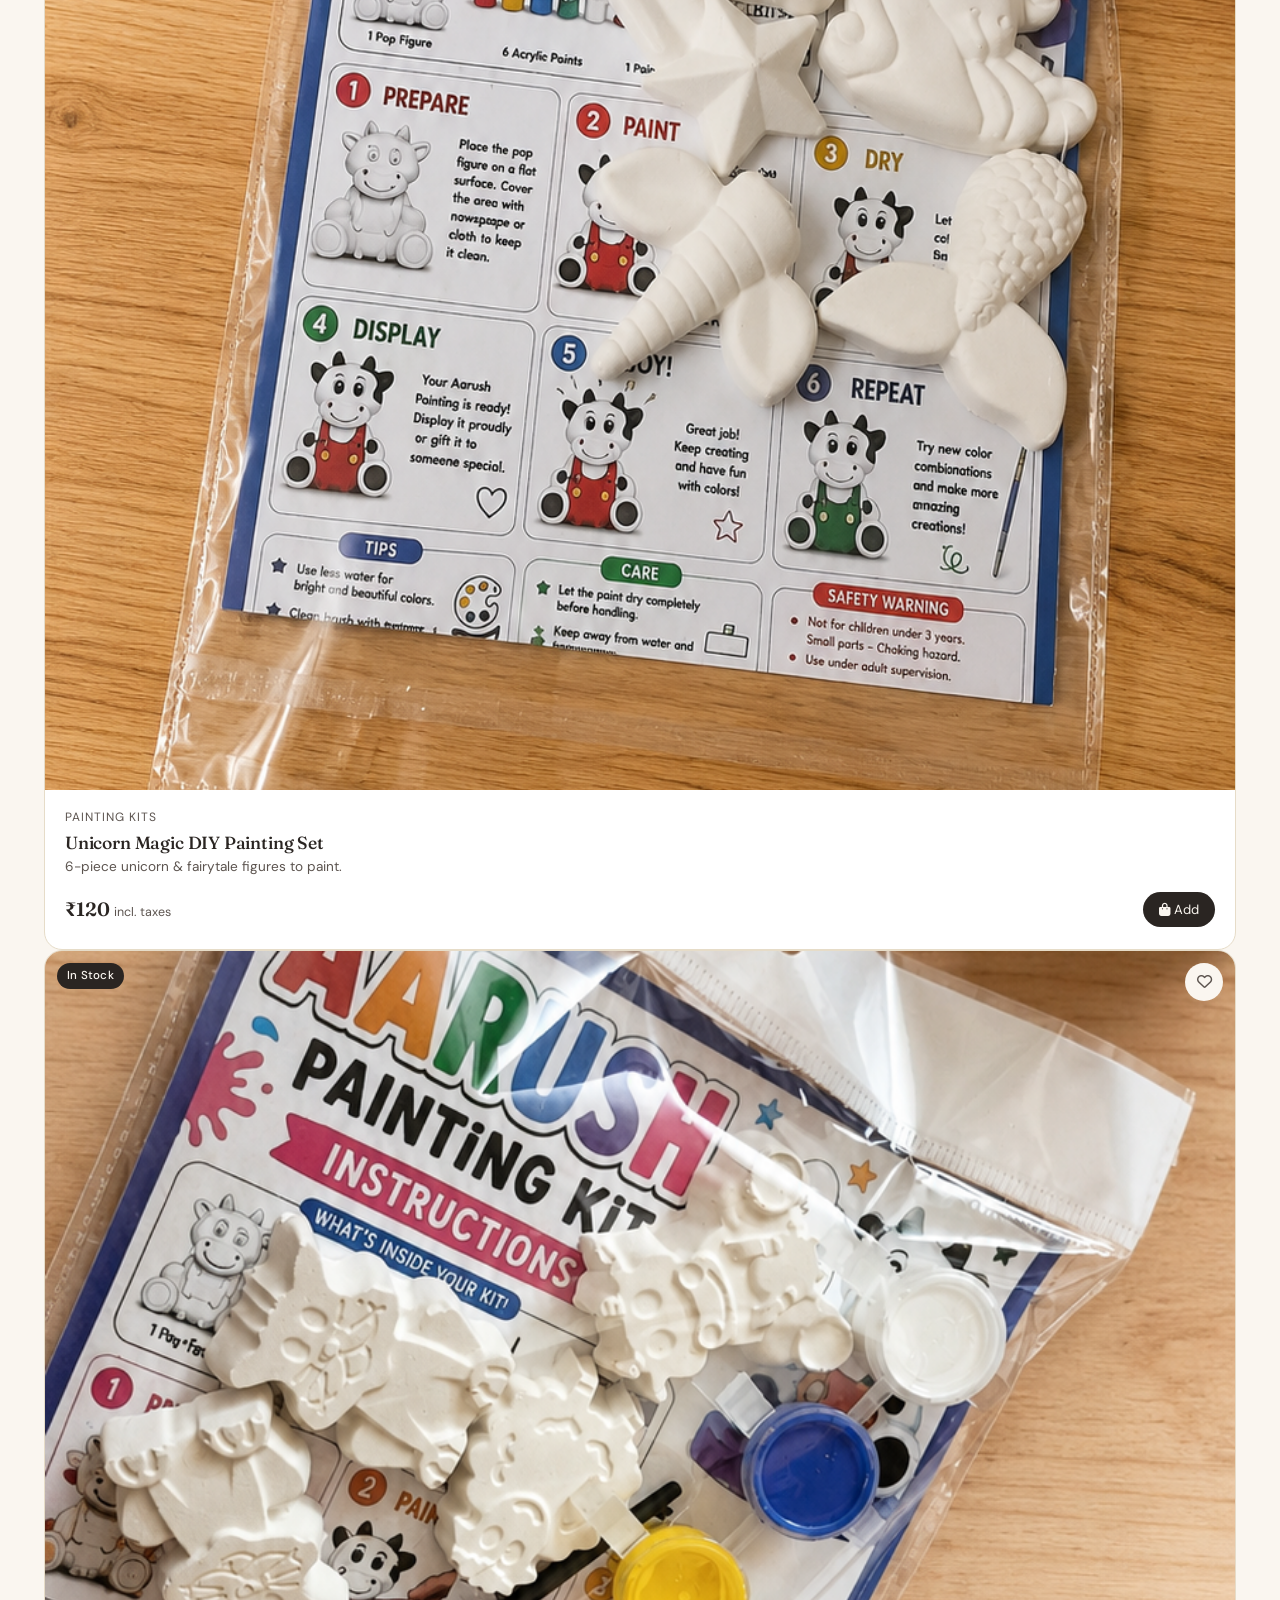
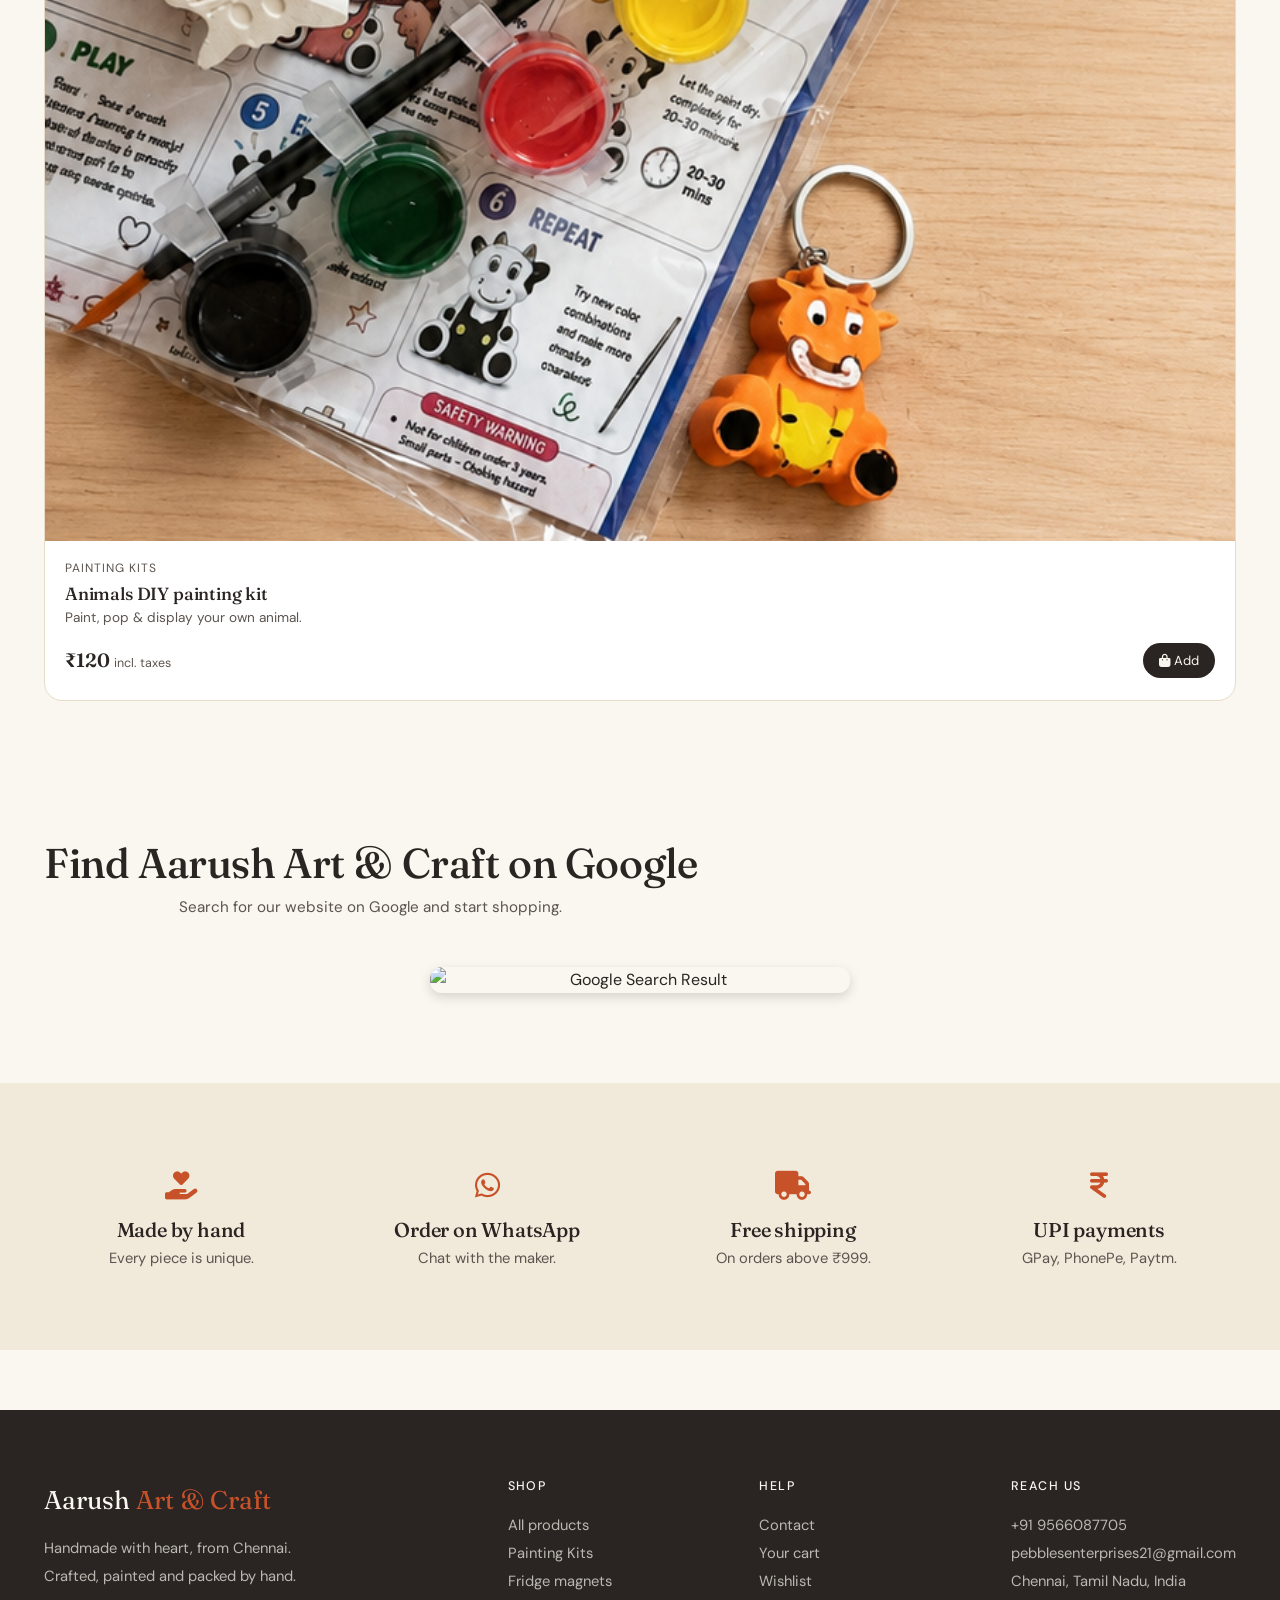
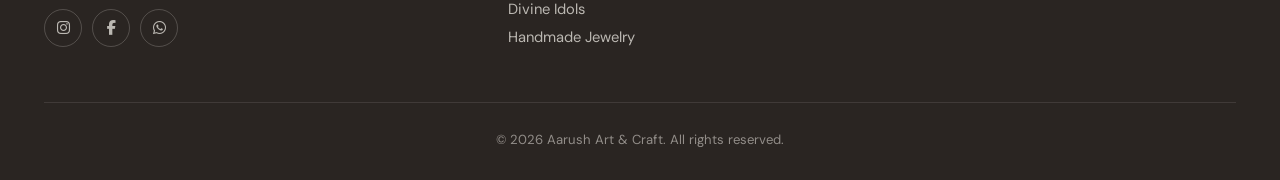
==== commit 3e1e8ffb: "Modify eBooks link with heading and description Updated the eBooks link to include a heading and des" ====
--- a/index.html
+++ b/index.html
@@ -122,7 +122,8 @@
     <a href="cardboard-crafts.html"><h1>🛠️ Cardboard Crafts</h1>
 <p>DIY Science Models • School Projects • Engineering Crafts</p>
 </a>
-    <a href="free-ebooks.html">📚 Free eBooks</a>
+    <a href="free-ebooks.html"><h>📚 eBooks</h>
+      <Each story in this collection contains valuable life lesson of courage, generosity and kindness</p>                              </a>
     <div class="hero-slider">
     <img id="sliderImage" src="image/BEe Happy Fridge magnet.png" alt="Aarush Art & Craft">
 </div>
